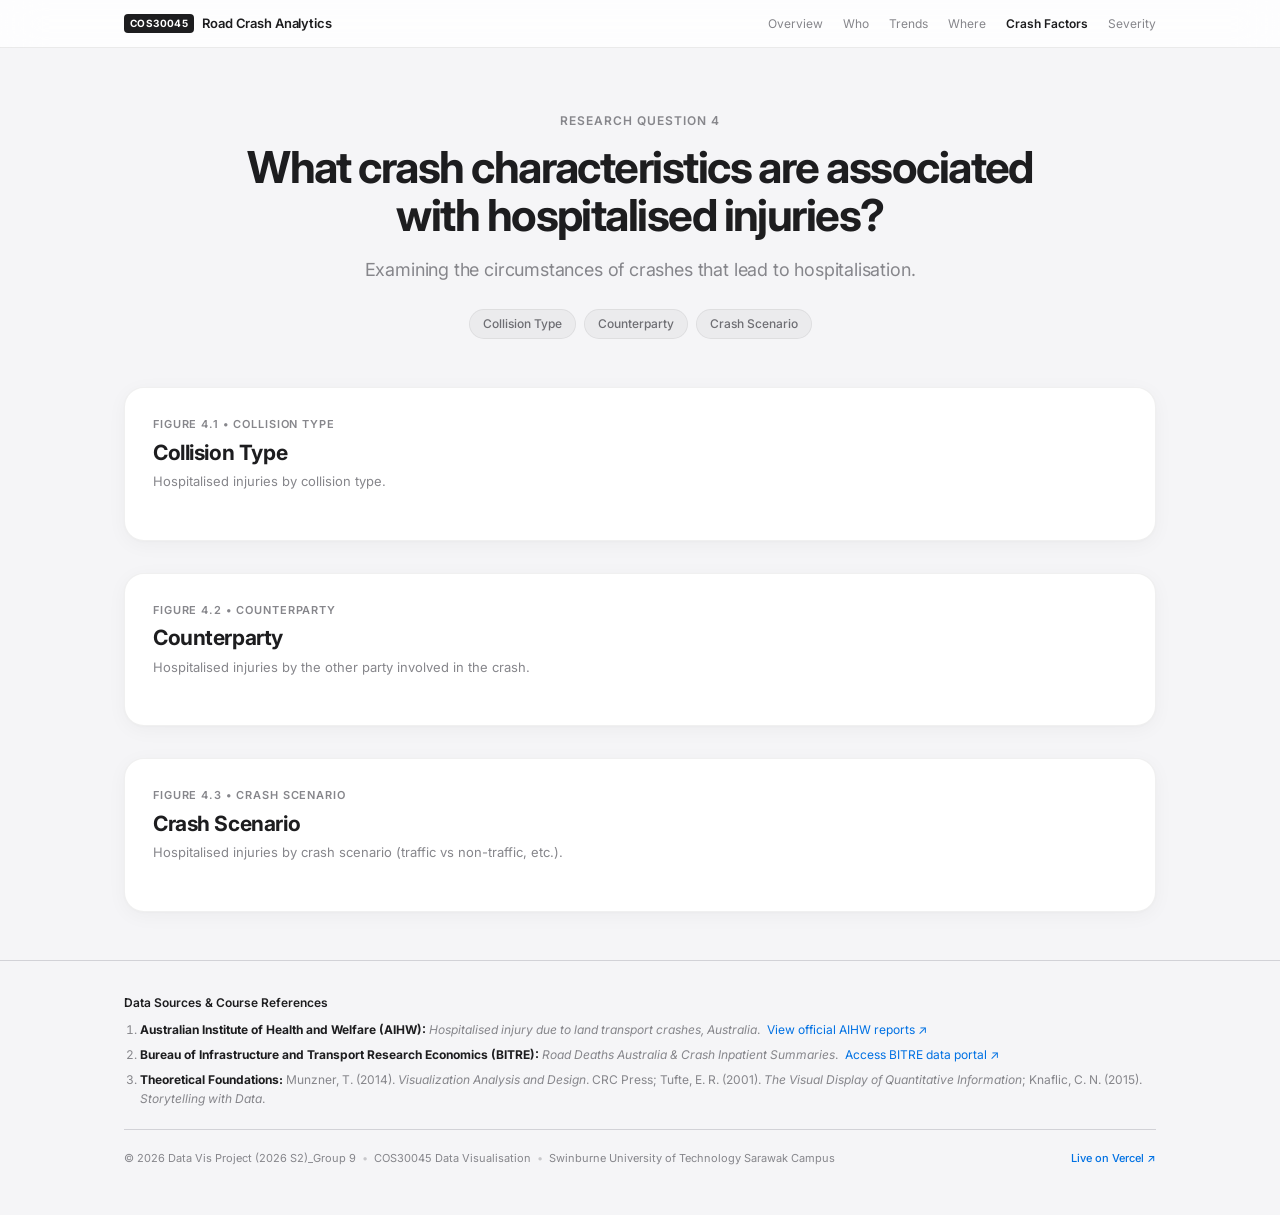
==== src/crash-characteristics.html @ c9bf91c8 "feat: refactor D3 visualisations to industry-standard OOP component architecture" ====
<!DOCTYPE html>
<html lang="en">
<head>
  <meta charset="UTF-8" />
  <meta name="viewport" content="width=device-width, initial-scale=1.0" />
  <meta name="description" content="Question 4: What crash characteristics are associated with hospitalised injuries? – Hospitalised Injuries from Road Crashes in Australia" />

  <title>Q4: What crash characteristics are associated with hospitalised injuries? | Road Crash Analytics</title>

  <link rel="preconnect" href="https://fonts.googleapis.com" />
  <link rel="preconnect" href="https://fonts.gstatic.com" crossorigin />
  <link
    href="https://fonts.googleapis.com/css2?family=Inter:wght@400;500;600;700&display=swap"
    rel="stylesheet"
  />

  <link rel="stylesheet" href="css/base.css" />
  <link rel="stylesheet" href="css/visualisations.css" />
</head>
<body data-page="crash">

  <!-- Navbar injected by js/layout.js -->
  <div id="site-nav"></div>

  <header class="apple-hero">
    <div class="container hero-container">
      <div class="hero-eyebrow">
        <span>Research Question 4</span>
      </div>
      <h1 class="hero-title">What crash characteristics are associated with hospitalised injuries?</h1>
      <p class="hero-subtitle">Examining the circumstances of crashes that lead to hospitalisation.</p>
      <div class="hero-chips">
        <a href="#collision-type" class="hero-chip">Collision Type</a>
        <a href="#counterparty" class="hero-chip">Counterparty</a>
        <a href="#crash-scenario" class="hero-chip">Crash Scenario</a>
      </div>
    </div>
  </header>

  <main class="container">

    <!-- ── Figure 4.1: Collision Type ── -->
    <section id="collision-type" class="apple-section">
      <div class="apple-chart-card">
        <div class="chart-card-header">
          <div>
            <div class="section-kicker">Figure 4.1 &bull; Collision Type</div>
            <h2 class="chart-card-title">Collision Type</h2>
            <p class="chart-card-desc">Hospitalised injuries by collision type.</p>
          </div>
        </div>
        <div class="responsive-svg-container" id="chart-collision-type">
          <!-- D3 SVG injected here -->
        </div>
      </div>
    </section>

    <!-- ── Figure 4.2: Counterparty ── -->
    <section id="counterparty" class="apple-section">
      <div class="apple-chart-card">
        <div class="chart-card-header">
          <div>
            <div class="section-kicker">Figure 4.2 &bull; Counterparty</div>
            <h2 class="chart-card-title">Counterparty</h2>
            <p class="chart-card-desc">Hospitalised injuries by the other party involved in the crash.</p>
          </div>
        </div>
        <div class="responsive-svg-container" id="chart-counterparty">
          <!-- D3 SVG injected here -->
        </div>
      </div>
    </section>

    <!-- ── Figure 4.3: Crash Scenario ── -->
    <section id="crash-scenario" class="apple-section">
      <div class="apple-chart-card">
        <div class="chart-card-header">
          <div>
            <div class="section-kicker">Figure 4.3 &bull; Crash Scenario</div>
            <h2 class="chart-card-title">Crash Scenario</h2>
            <p class="chart-card-desc">Hospitalised injuries by crash scenario (traffic vs non-traffic, etc.).</p>
          </div>
        </div>
        <div class="responsive-svg-container" id="chart-crash-scenario">
          <!-- D3 SVG injected here -->
        </div>
      </div>
    </section>

  </main>

  <!-- Footer injected by js/layout.js -->
  <div id="site-footer"></div>

  <script src="js/layout.js"></script>
  <script src="https://d3js.org/d3.v7.min.js"></script>
  <script src="js/shared-constants.js"></script>
  <script src="js/load-data.js"></script>
  <script src="js/vis-components.js"></script>
  <script src="js/charts-characteristics.js"></script>

</body>
</html>
---- src/css/base.css ----
/* ═══════════════════════════════════════════════════════════════
   base.css – Apple Design System Baseline
   Inspired by Apple (SF Pro, Cupertino Design Language, macOS/iOS)
   ═══════════════════════════════════════════════════════════════ */

/* ── Apple Design Tokens ────────────────────────────────────── */
:root {
  /* Apple Surface & Canvas Palette */
  --apple-bg:              #f5f5f7;  /* Signature Apple light gray canvas */
  --apple-surface:         #ffffff;  /* Pure white card surface */
  --apple-surface-subtle:  #fafafa;
  --apple-card-border:     rgba(0, 0, 0, 0.06);
  --apple-hairline:        #d2d2d7;

  /* Apple Typography Colors */
  --apple-text-primary:    #1d1d1f;  /* Deep carbon black */
  --apple-text-secondary:  #86868b;  /* Apple neutral subtext */
  --apple-text-tertiary:   #6e6e73;

  /* Apple System Accent Colors */
  --apple-blue:            #0071e3;  /* Apple System Blue */
  --apple-blue-hover:      #0077ed;
  --apple-blue-active:     #006edb;
  --apple-blue-subtle:     rgba(0, 113, 227, 0.08);

  /* Storytelling & Attention Accents (Course Rules + Apple System Alert) */
  --apple-accent:          #d55e00;  /* Bold vermillion / coral highlight */
  --apple-accent-subtle:   rgba(213, 94, 0, 0.1);
  --apple-muted-baseline:  #888888;  /* Muted slate baseline */

  /* Trend Badges */
  --badge-green-bg:        rgba(52, 199, 89, 0.12);
  --badge-green-text:      #1b7a34;
  --badge-orange-bg:       rgba(255, 149, 0, 0.12);
  --badge-orange-text:     #b25900;
  --badge-red-bg:          rgba(255, 59, 48, 0.12);
  --badge-red-text:        #c92a2a;
  --badge-neutral-bg:      rgba(118, 118, 128, 0.12);
  --badge-neutral-text:    #515154;

  /* Apple Typography Stack */
  --apple-font: -apple-system, BlinkMacSystemFont, "SF Pro Display", "SF Pro Text",
                "SF Pro", "Inter", "Helvetica Neue", Helvetica, Arial, sans-serif;
  --apple-mono: SFMono-Regular, Menlo, Monaco, Consolas, "Liberation Mono", monospace;

  /* Layout & Elevations */
  --container-max:         1080px;
  --apple-radius-sm:       8px;
  --apple-radius-md:       14px;
  --apple-radius-lg:       20px;
  --apple-radius-pill:     980px;

  /* Apple Soft Ambient Shadows */
  --apple-shadow-card:     0 4px 20px rgba(0, 0, 0, 0.04), 0 1px 3px rgba(0, 0, 0, 0.02);
  --apple-shadow-hover:    0 12px 32px rgba(0, 0, 0, 0.08), 0 2px 6px rgba(0, 0, 0, 0.04);
  --apple-shadow-popover:  0 14px 40px rgba(0, 0, 0, 0.12), 0 2px 8px rgba(0, 0, 0, 0.06);

  /* Apple Motion Physics */
  --apple-ease:            cubic-bezier(0.25, 0.1, 0.25, 1);
  --apple-transition-fast: 0.18s cubic-bezier(0.25, 0.1, 0.25, 1);
  --apple-transition-smooth: 0.3s cubic-bezier(0.16, 1, 0.3, 1);
}

/* ── Reset & Baseline ───────────────────────────────────────── */
*,
*::before,
*::after {
  box-sizing: border-box;
  margin: 0;
  padding: 0;
}

html {
  scroll-behavior: smooth;
  -webkit-font-smoothing: antialiased;
  -moz-osx-font-smoothing: grayscale;
  text-rendering: optimizeLegibility;
}

body {
  font-family: var(--apple-font);
  background-color: var(--apple-bg);
  color: var(--apple-text-primary);
  line-height: 1.5;
  font-size: 15px;
  overflow-x: hidden;
}

img, svg {
  display: block;
  max-width: 100%;
}

a {
  color: var(--apple-blue);
  text-decoration: none;
  transition: color var(--apple-transition-fast);
}

a:hover {
  color: var(--apple-blue-hover);
  text-decoration: underline;
}

.container {
  width: 100%;
  max-width: var(--container-max);
  margin-left: auto;
  margin-right: auto;
  padding-left: 24px;
  padding-right: 24px;
}

/* ── Frosted Glass Navigation Bar (Apple Style) ─────────────── */
.apple-nav {
  position: sticky;
  top: 0;
  left: 0;
  right: 0;
  height: 48px;
  background: rgba(255, 255, 255, 0.82);
  backdrop-filter: saturate(180%) blur(20px);
  -webkit-backdrop-filter: saturate(180%) blur(20px);
  border-bottom: 1px solid rgba(0, 0, 0, 0.08);
  z-index: 999;
}

.apple-nav-inner {
  max-width: var(--container-max);
  height: 100%;
  margin: 0 auto;
  padding: 0 24px;
  display: flex;
  align-items: center;
  justify-content: space-between;
}

.apple-nav-brand {
  display: inline-flex;
  align-items: center;
  gap: 8px;
  color: var(--apple-text-primary);
  font-weight: 600;
  font-size: 13px;
  letter-spacing: -0.01em;
}

.apple-nav-brand:hover {
  text-decoration: none;
  opacity: 0.8;
}

.apple-brand-badge {
  background: var(--apple-text-primary);
  color: #fff;
  font-size: 10px;
  font-weight: 700;
  padding: 2px 6px;
  border-radius: 4px;
  letter-spacing: 0.04em;
}

.apple-brand-title {
  color: var(--apple-text-primary);
}

.apple-nav-links {
  display: flex;
  gap: 20px;
}

.apple-nav-links a {
  font-size: 12px;
  color: var(--apple-text-secondary);
  text-decoration: none;
  font-weight: 400;
  transition: color var(--apple-transition-fast);
}

.apple-nav-links a:hover {
  color: var(--apple-text-primary);
  text-decoration: none;
}

.apple-nav-links a.active {
  color: var(--apple-text-primary);
  font-weight: 600;
}

/* ── Research Question Cards (home page) ────────────────────── */
.question-grid {
  display: grid;
  grid-template-columns: repeat(auto-fill, minmax(300px, 1fr));
  gap: 16px;
}

.question-card {
  background: var(--apple-surface);
  border-radius: var(--apple-radius-lg);
  border: 1px solid var(--apple-card-border);
  padding: 24px 22px;
  box-shadow: var(--apple-shadow-card);
  color: var(--apple-text-primary);
  transition: transform var(--apple-transition-smooth), box-shadow var(--apple-transition-smooth);
}

.question-card:hover {
  transform: translateY(-2px);
  box-shadow: var(--apple-shadow-hover);
  text-decoration: none;
}

.question-card-title {
  font-size: 17px;
  font-weight: 600;
  line-height: 1.35;
  margin: 8px 0;
}

.question-card-meta {
  font-size: 13px;
  color: var(--apple-text-secondary);
  margin: 0;
}

/* ── Hero Section (Apple Product Launch Editorial) ──────────── */
.apple-hero {
  padding: 64px 0 48px 0;
  text-align: center;
}

.hero-container {
  display: flex;
  flex-direction: column;
  align-items: center;
}

.hero-eyebrow {
  display: inline-flex;
  align-items: center;
  gap: 8px;
  font-size: 12px;
  font-weight: 600;
  color: var(--apple-text-secondary);
  text-transform: uppercase;
  letter-spacing: 0.08em;
  margin-bottom: 14px;
}

.eyebrow-divider {
  opacity: 0.5;
}

.hero-title {
  font-size: 44px;
  line-height: 1.08;
  font-weight: 700;
  letter-spacing: -0.035em;
  color: var(--apple-text-primary);
  max-width: 820px;
  margin: 0 auto 18px auto;
}

.hero-subtitle {
  font-size: 18px;
  line-height: 1.45;
  color: var(--apple-text-secondary);
  max-width: 680px;
  margin: 0 auto 26px auto;
  font-weight: 400;
  letter-spacing: -0.01em;
}

.hero-chips {
  display: flex;
  flex-wrap: wrap;
  justify-content: center;
  gap: 8px;
}

.hero-chip {
  display: inline-flex;
  align-items: center;
  padding: 5px 13px;
  background: rgba(0, 0, 0, 0.04);
  border: 1px solid rgba(0, 0, 0, 0.06);
  border-radius: var(--apple-radius-pill);
  font-size: 12px;
  font-weight: 500;
  color: var(--apple-text-tertiary);
}

a.hero-chip:hover {
  color: var(--apple-text-primary);
  text-decoration: none;
}

.hero-chip.chip-accent {
  background: var(--apple-blue-subtle);
  border-color: rgba(0, 113, 227, 0.2);
  color: var(--apple-blue);
}

/* ── Apple Sections & Cards ─────────────────────────────────── */
.apple-section {
  margin-bottom: 32px;
}

.section-header-compact {
  margin-bottom: 16px;
}

.section-kicker {
  font-size: 11px;
  font-weight: 600;
  text-transform: uppercase;
  letter-spacing: 0.08em;
  color: var(--apple-text-secondary);
  margin-bottom: 4px;
}

.section-heading {
  font-size: 26px;
  font-weight: 700;
  letter-spacing: -0.025em;
  color: var(--apple-text-primary);
}

.apple-card {
  background: var(--apple-surface);
  border-radius: var(--apple-radius-lg);
  border: 1px solid var(--apple-card-border);
  box-shadow: var(--apple-shadow-card);
  padding: 32px;
  transition: box-shadow var(--apple-transition-smooth), transform var(--apple-transition-smooth);
}

.intro-card {
  padding: 36px 40px;
}

.apple-card-title {
  font-size: 24px;
  font-weight: 700;
  letter-spacing: -0.025em;
  color: var(--apple-text-primary);
  margin-bottom: 12px;
}

.apple-card-text {
  font-size: 16px;
  line-height: 1.6;
  color: var(--apple-text-primary);
  margin-bottom: 12px;
}

.apple-card-text.text-secondary {
  color: var(--apple-text-secondary);
  margin-bottom: 0;
}

/* ── Apple Callout Metric Cards (Apple Health / Watch Style) ── */
.callout-grid {
  display: grid;
  grid-template-columns: repeat(3, 1fr);
  gap: 16px;
}

.callout-card {
  background: var(--apple-surface);
  border-radius: var(--apple-radius-lg);
  border: 1px solid var(--apple-card-border);
  padding: 24px 22px;
  box-shadow: var(--apple-shadow-card);
  display: flex;
  flex-direction: column;
  transition: transform var(--apple-transition-smooth), box-shadow var(--apple-transition-smooth);
}

.callout-card:hover {
  transform: translateY(-2px);
  box-shadow: var(--apple-shadow-hover);
}

.card-eyebrow {
  font-size: 11px;
  font-weight: 600;
  text-transform: uppercase;
  letter-spacing: 0.06em;
  color: var(--apple-text-secondary);
  margin-bottom: 10px;
}

.callout-number {
  font-size: 40px;
  line-height: 1.1;
  font-weight: 700;
  letter-spacing: -0.035em;
  color: var(--apple-text-primary);
  margin-bottom: 14px;
}

.callout-footer {
  margin-top: auto;
  display: flex;
  align-items: center;
  gap: 8px;
}

.trend-badge {
  display: inline-flex;
  align-items: center;
  font-size: 11px;
  font-weight: 600;
  padding: 3px 7px;
  border-radius: 6px;
  letter-spacing: -0.01em;
}

.trend-badge.trend-up {
  background: var(--badge-orange-bg);
  color: var(--badge-orange-text);
}

.trend-badge.trend-neutral {
  background: var(--badge-neutral-bg);
  color: var(--badge-neutral-text);
}

.trend-badge.trend-alert {
  background: var(--badge-red-bg);
  color: var(--badge-red-text);
}

.callout-label {
  font-size: 12px;
  color: var(--apple-text-secondary);
}

/* ── Apple iOS / macOS Segmented Control ────────────────────── */
.filter-wrapper {
  background: var(--apple-surface);
  border-radius: var(--apple-radius-lg);
  border: 1px solid var(--apple-card-border);
  padding: 20px 24px;
  box-shadow: var(--apple-shadow-card);
  display: flex;
  flex-direction: column;
  gap: 14px;
}

.filter-label-wrap {
  display: flex;
  flex-direction: column;
  gap: 2px;
}

.filter-headline {
  font-size: 14px;
  font-weight: 600;
  color: var(--apple-text-primary);
  letter-spacing: -0.01em;
}

.filter-subheadline {
  font-size: 12px;
  color: var(--apple-text-secondary);
}

.apple-segmented-control {
  display: inline-flex;
  align-self: flex-start;
  flex-wrap: wrap;
  background: rgba(118, 118, 128, 0.12);
  border-radius: var(--apple-radius-pill);
  padding: 3px;
  gap: 2px;
}

.filter-btn {
  font-family: var(--apple-font);
  font-size: 13px;
  font-weight: 500;
  padding: 6px 14px;
  border-radius: var(--apple-radius-pill);
  border: none;
  background: transparent;
  color: var(--apple-text-primary);
  cursor: pointer;
  transition: all var(--apple-transition-fast);
  outline: none;
  user-select: none;
}

.filter-btn:hover {
  color: var(--apple-text-primary);
  opacity: 0.8;
}

.filter-btn.active {
  background: #ffffff;
  color: var(--apple-text-primary);
  font-weight: 600;
  box-shadow: 0 2px 6px rgba(0, 0, 0, 0.12), 0 1px 2px rgba(0, 0, 0, 0.04);
}

/* ── Apple Chart Card ───────────────────────────────────────── */
.apple-chart-card {
  background: var(--apple-surface);
  border-radius: var(--apple-radius-lg);
  border: 1px solid var(--apple-card-border);
  box-shadow: var(--apple-shadow-card);
  padding: 28px;
  transition: box-shadow var(--apple-transition-smooth);
}

.chart-card-header {
  display: flex;
  align-items: flex-start;
  justify-content: space-between;
  flex-wrap: wrap;
  gap: 16px;
  margin-bottom: 20px;
}

.chart-card-title {
  font-size: 21px;
  font-weight: 700;
  letter-spacing: -0.02em;
  color: var(--apple-text-primary);
  margin-bottom: 4px;
}

.chart-card-desc {
  font-size: 13px;
  line-height: 1.5;
  color: var(--apple-text-secondary);
  max-width: 640px;
}

.chart-legend-box {
  display: flex;
  align-items: center;
  gap: 12px;
  background: var(--apple-bg);
  border: 1px solid rgba(0, 0, 0, 0.05);
  border-radius: var(--apple-radius-pill);
  padding: 5px 12px;
  font-size: 11px;
  font-weight: 500;
  color: var(--apple-text-tertiary);
}

.legend-chip {
  display: inline-flex;
  align-items: center;
  gap: 6px;
}

.swatch {
  width: 10px;
  height: 10px;
  border-radius: 3px;
  display: inline-block;
}

.swatch-accent    { background-color: var(--apple-accent); }
.swatch-baseline  { background-color: var(--apple-muted-baseline); opacity: 0.6; }
.swatch-minor     { background-color: #F0E442; border: 1px solid rgba(0,0,0,0.1); }
.swatch-serious   { background-color: #E69F00; }
.swatch-critical  { background-color: #D55E00; }

/* ── Conclusion Card Highlights ─────────────────────────────── */
.conclusion-highlights {
  display: grid;
  grid-template-columns: 1fr 1fr;
  gap: 16px;
  margin-top: 20px;
}

.highlight-item {
  display: flex;
  align-items: flex-start;
  gap: 12px;
  background: var(--apple-bg);
  border-radius: var(--apple-radius-md);
  padding: 16px;
  font-size: 13px;
  line-height: 1.5;
  color: var(--apple-text-primary);
}

.highlight-icon {
  color: var(--apple-blue);
  font-size: 14px;
  line-height: 1.2;
}

/* ── Apple Minimalist Footer ────────────────────────────────── */
.site-footer {
  margin-top: 48px;
  background: var(--apple-bg);
  border-top: 1px solid var(--apple-hairline);
  padding: 32px 0 48px 0;
  font-size: 12px;
  color: var(--apple-text-secondary);
  line-height: 1.6;
}

.footer-container {
  display: flex;
  flex-direction: column;
  gap: 20px;
}

.footer-references-title {
  font-weight: 600;
  color: var(--apple-text-primary);
  margin-bottom: 8px;
  font-size: 12px;
}

.footer-ordered-list {
  padding-left: 16px;
  display: flex;
  flex-direction: column;
  gap: 6px;
}

.footer-ordered-list li {
  color: var(--apple-text-secondary);
}

.footer-ordered-list strong {
  color: var(--apple-text-primary);
}

.footer-ordered-list a {
  color: var(--apple-blue);
  margin-left: 4px;
}

.footer-divider {
  width: 100%;
  height: 1px;
  background-color: var(--apple-hairline);
}

.footer-bottom {
  display: flex;
  align-items: center;
  justify-content: space-between;
  flex-wrap: wrap;
  gap: 12px;
  font-size: 11px;
  color: var(--apple-text-secondary);
}

.footer-meta {
  display: flex;
  align-items: center;
  flex-wrap: wrap;
  gap: 6px;
}

.meta-dot {
  opacity: 0.4;
}

.footer-deployment-link a {
  color: var(--apple-blue);
  font-weight: 500;
}

/* ── Responsive Breakpoints ─────────────────────────────────── */
@media (max-width: 860px) {
  .hero-title {
    font-size: 32px;
  }
  .callout-grid {
    grid-template-columns: 1fr;
  }
  .conclusion-highlights {
    grid-template-columns: 1fr;
  }
  .apple-nav-links {
    display: none; /* Mobile navigation simplicity */
  }
}
---- src/css/visualisations.css ----
/* ═══════════════════════════════════════════════════════════════
   visualisations.css – D3 Chart Components & Apple Design System
   COS20031 Database Design Project / COS30045 Data Visualisation
   ═══════════════════════════════════════════════════════════════ */

/* ── Responsive SVG Container ───────────────────────────────── */
.responsive-svg-container {
  width: 100%;
  max-width: 100%;
  margin: 0 auto;
  background: transparent;
  padding: 0;
  border: none;
  box-shadow: none;
}

/* Fluid SVG scaling */
.responsive-svg-container svg {
  display: block;
  width: 100%;
  height: auto;
  overflow: visible;
}

/* ── Axis Styling (Apple Minimalist / Tufte High Data-Ink) ──── */
.tick text {
  font-family: var(--apple-font);
  font-size: 11px;
  fill: var(--apple-text-secondary);
  font-weight: 400;
  letter-spacing: -0.01em;
}

.tick line,
.domain {
  stroke: var(--apple-hairline);
  stroke-width: 1px;
}

/* Apple-style subtle horizontal guidelines */
.grid line {
  stroke: rgba(0, 0, 0, 0.05);
  stroke-dasharray: 2 4;
  shape-rendering: crispEdges;
}

.grid .domain {
  display: none; /* remove outer bounding box to maximize data-ink ratio */
}

/* ── Axis Labels ────────────────────────────────────────────── */
.axis-label {
  font-family: var(--apple-font);
  font-size: 12px;
  font-weight: 500;
  fill: var(--apple-text-tertiary);
  text-anchor: middle;
  letter-spacing: -0.01em;
}

/* ── Chart Title & Annotations (inside SVG) ─────────────────── */
.chart-title {
  font-family: var(--apple-font);
  font-size: 15px;
  font-weight: 600;
  fill: var(--apple-text-primary);
  letter-spacing: -0.02em;
}

/* Apple-style callout annotation badge */
.annotation-text {
  font-family: var(--apple-font);
  font-size: 11px;
  font-weight: 600;
  fill: var(--apple-accent);
  letter-spacing: -0.01em;
}

/* ── Pre-Attentive Visual Attributes: Muted Baseline + Bold Accent ── */
/* Muted Contextual marks (Knaflic 2015: slate grey #888888) */
.bar-baseline,
.mark-baseline {
  fill: var(--apple-muted-baseline);
  opacity: 0.42;
  transition: opacity var(--apple-transition-fast), fill var(--apple-transition-fast);
  rx: 4px;
}

.line-baseline {
  fill: none;
  stroke: var(--apple-muted-baseline);
  stroke-width: 1.5px;
  opacity: 0.4;
  transition: opacity var(--apple-transition-fast), stroke-width var(--apple-transition-fast);
}

.dot-baseline {
  fill: var(--apple-muted-baseline);
  stroke: #ffffff;
  stroke-width: 1.5px;
  opacity: 0.6;
}

/* Focal Insight Accent (Apple System Coral/Vermillion #D55E00) */
.bar-accent,
.mark-accent,
.mark-focus {
  fill: var(--apple-accent);
  opacity: 1;
  rx: 4px;
  transition: opacity var(--apple-transition-fast), filter var(--apple-transition-fast);
}

.line-accent {
  fill: none;
  stroke: var(--apple-accent);
  stroke-width: 3px;
  stroke-linecap: round;
  opacity: 1;
}

.dot-accent {
  fill: var(--apple-accent);
  stroke: #ffffff;
  stroke-width: 2px;
  r: 5px;
}

/* Contextual dimming during filtering */
.mark-dimmed {
  opacity: 0.18 !important;
}

/* ── Hover Interactions (Apple Physics) ─────────────────────── */
.bar,
.mark {
  cursor: pointer;
  transition: opacity var(--apple-transition-fast), filter var(--apple-transition-fast);
}

.bar:hover,
.mark:hover {
  opacity: 0.88;
  filter: brightness(0.96);
}

.line-path {
  fill: none;
  stroke-width: 2px;
  stroke-linecap: round;
  transition: stroke-width var(--apple-transition-fast);
}

.line-path:hover {
  stroke-width: 3.5px;
}

.data-dot {
  stroke: #ffffff;
  stroke-width: 2px;
  transition: r var(--apple-transition-fast);
}

.data-dot:hover {
  r: 6.5px;
}

/* ── Apple iOS / macOS Translucent Tooltip Popover ──────────── */
.tooltip {
  position: absolute;
  pointer-events: none;
  padding: 10px 14px;
  background: rgba(29, 29, 31, 0.88); /* Translucent Apple Dark Glass */
  backdrop-filter: saturate(180%) blur(16px);
  -webkit-backdrop-filter: saturate(180%) blur(16px);
  border: 1px solid rgba(255, 255, 255, 0.14);
  color: #ffffff;
  font-family: var(--apple-font);
  font-size: 12px;
  line-height: 1.45;
  border-radius: var(--apple-radius-md);
  box-shadow: var(--apple-shadow-popover);
  opacity: 0;
  transition: opacity var(--apple-transition-fast);
  white-space: nowrap;
  z-index: 1000;
}

.tooltip.visible {
  opacity: 1;
}

.tooltip-title {
  font-weight: 600;
  font-size: 13px;
  margin-bottom: 3px;
  color: #ffffff;
}

.tooltip-row {
  display: flex;
  align-items: center;
  justify-content: space-between;
  gap: 12px;
  color: rgba(255, 255, 255, 0.8);
}

.tooltip-val {
  font-weight: 600;
  color: #ffffff;
}

.tooltip-accent {
  color: #ff9f0a; /* Apple system warm orange highlight */
  font-weight: 600;
}
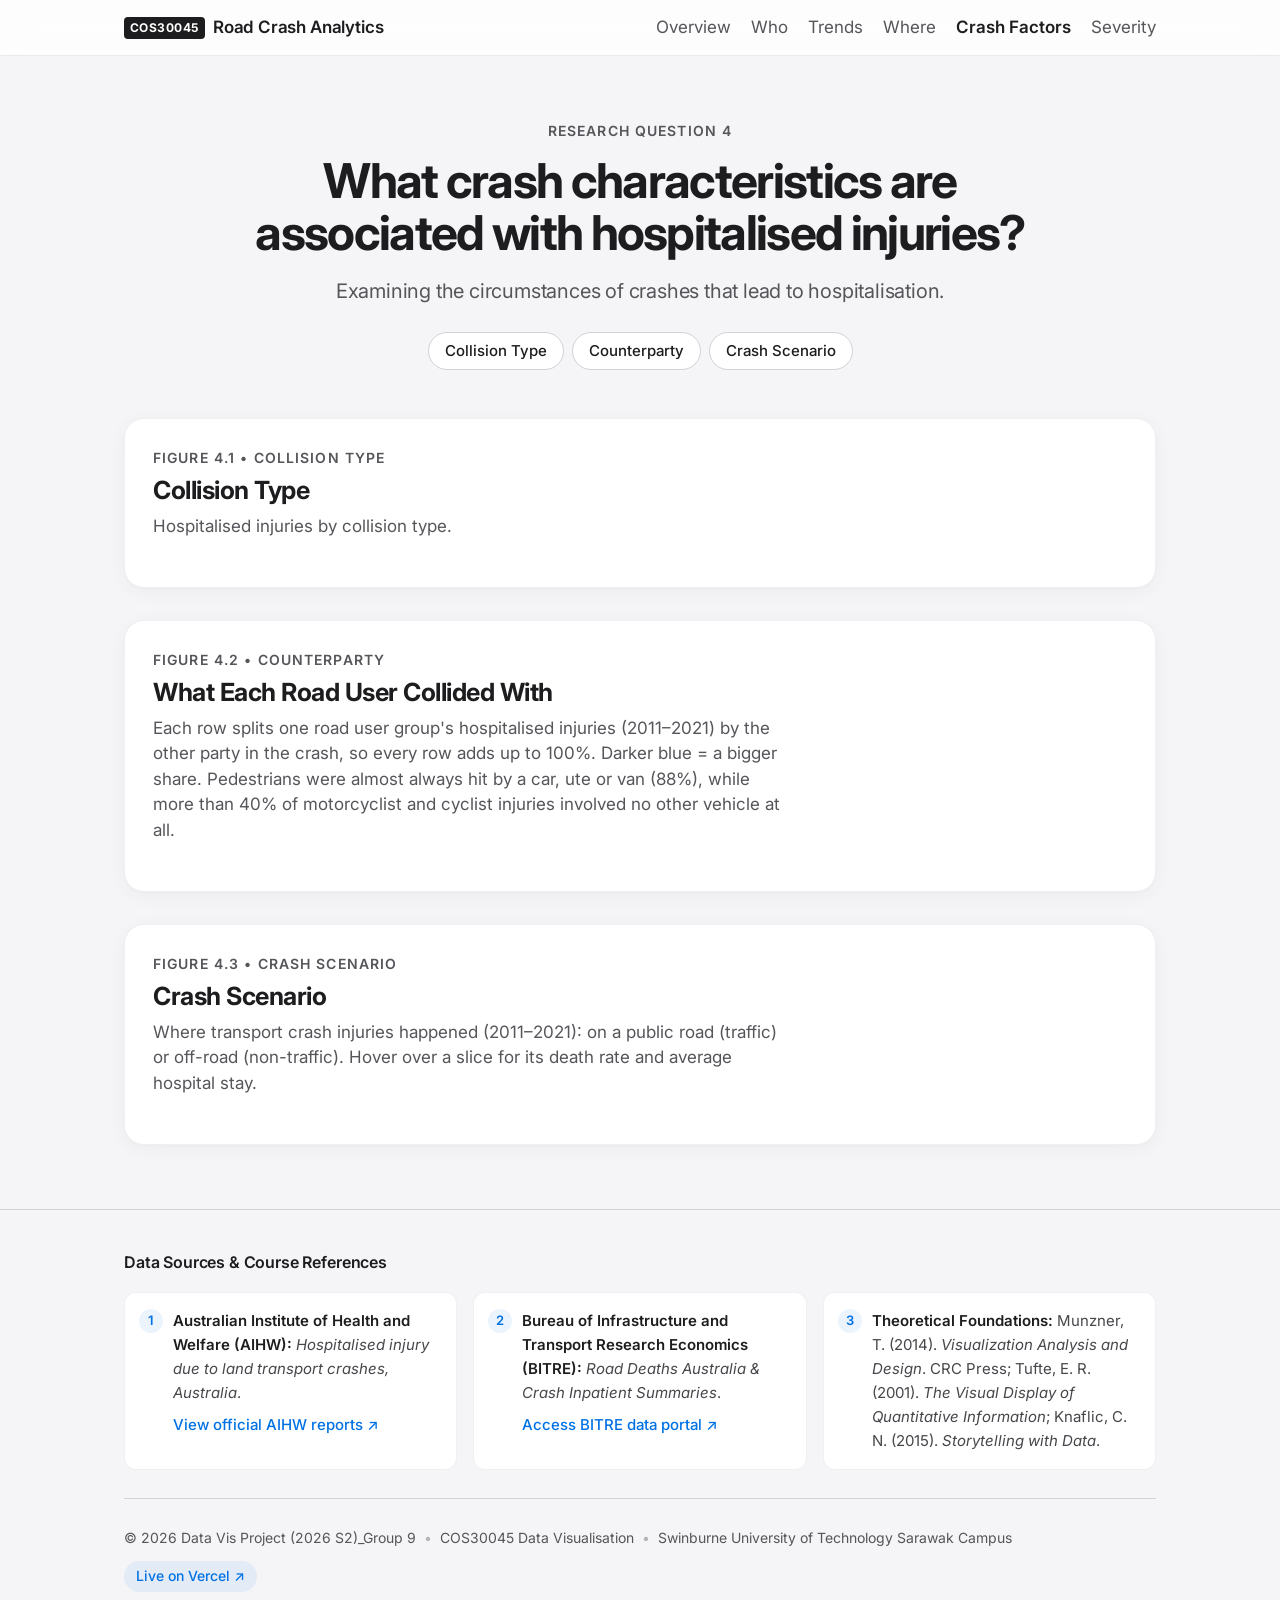
==== commit 874c8da3: "Add age group hospitalisation data and crash scenario statistics - Created rq1_age_group_by_year.csv" ====
--- a/src/crash-characteristics.html
+++ b/src/crash-characteristics.html
@@ -61,8 +61,8 @@
         <div class="chart-card-header">
           <div>
             <div class="section-kicker">Figure 4.2 &bull; Counterparty</div>
-            <h2 class="chart-card-title">Counterparty</h2>
-            <p class="chart-card-desc">Hospitalised injuries by the other party involved in the crash.</p>
+            <h2 class="chart-card-title">What Each Road User Collided With</h2>
+            <p class="chart-card-desc">Each row splits one road user group's hospitalised injuries (2011&ndash;2021) by the other party in the crash, so every row adds up to 100%. Darker blue = a bigger share. Pedestrians were almost always hit by a car, ute or van (88%), while more than 40% of motorcyclist and cyclist injuries involved no other vehicle at all.</p>
           </div>
         </div>
         <div class="responsive-svg-container" id="chart-counterparty">
@@ -78,7 +78,7 @@
           <div>
             <div class="section-kicker">Figure 4.3 &bull; Crash Scenario</div>
             <h2 class="chart-card-title">Crash Scenario</h2>
-            <p class="chart-card-desc">Hospitalised injuries by crash scenario (traffic vs non-traffic, etc.).</p>
+            <p class="chart-card-desc">Where transport crash injuries happened (2011–2021): on a public road (traffic) or off-road (non-traffic). Hover over a slice for its death rate and average hospital stay.</p>
           </div>
         </div>
         <div class="responsive-svg-container" id="chart-crash-scenario">
@@ -94,8 +94,6 @@
 
   <script src="js/layout.js"></script>
   <script src="https://d3js.org/d3.v7.min.js"></script>
-  <script src="js/shared-constants.js"></script>
-  <script src="js/load-data.js"></script>
   <script src="js/vis-components.js"></script>
   <script src="js/charts-characteristics.js"></script>
 
--- a/src/css/base.css
+++ b/src/css/base.css
@@ -14,8 +14,8 @@
 
   /* Apple Typography Colors */
   --apple-text-primary:    #1d1d1f;  /* Deep carbon black */
-  --apple-text-secondary:  #86868b;  /* Apple neutral subtext */
-  --apple-text-tertiary:   #6e6e73;
+  --apple-text-secondary: #55555a;  /* Apple neutral subtext */
+  --apple-text-tertiary: #46464b;
 
   /* Apple System Accent Colors */
   --apple-blue:            #0071e3;  /* Apple System Blue */
@@ -72,6 +72,7 @@
 
 html {
   scroll-behavior: smooth;
+  scroll-padding-top: 72px; /* jump links land below the sticky nav */
   -webkit-font-smoothing: antialiased;
   -moz-osx-font-smoothing: grayscale;
   text-rendering: optimizeLegibility;
@@ -82,7 +83,7 @@
   background-color: var(--apple-bg);
   color: var(--apple-text-primary);
   line-height: 1.5;
-  font-size: 15px;
+  font-size: 17px;
   overflow-x: hidden;
 }
 
@@ -117,7 +118,7 @@
   top: 0;
   left: 0;
   right: 0;
-  height: 48px;
+  height: 56px;
   background: rgba(255, 255, 255, 0.82);
   backdrop-filter: saturate(180%) blur(20px);
   -webkit-backdrop-filter: saturate(180%) blur(20px);
@@ -141,7 +142,7 @@
   gap: 8px;
   color: var(--apple-text-primary);
   font-weight: 600;
-  font-size: 13px;
+  font-size: 17px;
   letter-spacing: -0.01em;
 }
 
@@ -153,7 +154,7 @@
 .apple-brand-badge {
   background: var(--apple-text-primary);
   color: #fff;
-  font-size: 10px;
+  font-size: 12px;
   font-weight: 700;
   padding: 2px 6px;
   border-radius: 4px;
@@ -170,7 +171,7 @@
 }
 
 .apple-nav-links a {
-  font-size: 12px;
+  font-size: 17px;
   color: var(--apple-text-secondary);
   text-decoration: none;
   font-weight: 400;
@@ -190,7 +191,7 @@
 /* ── Research Question Cards (home page) ────────────────────── */
 .question-grid {
   display: grid;
-  grid-template-columns: repeat(auto-fill, minmax(300px, 1fr));
+  grid-template-columns: repeat(auto-fill, minmax(min(300px, 100%), 1fr));
   gap: 16px;
 }
 
@@ -211,14 +212,14 @@
 }
 
 .question-card-title {
-  font-size: 17px;
+  font-size: 20px;
   font-weight: 600;
   line-height: 1.35;
   margin: 8px 0;
 }
 
 .question-card-meta {
-  font-size: 13px;
+  font-size: 15px;
   color: var(--apple-text-secondary);
   margin: 0;
 }
@@ -239,7 +240,7 @@
   display: inline-flex;
   align-items: center;
   gap: 8px;
-  font-size: 12px;
+  font-size: 14px;
   font-weight: 600;
   color: var(--apple-text-secondary);
   text-transform: uppercase;
@@ -252,7 +253,7 @@
 }
 
 .hero-title {
-  font-size: 44px;
+  font-size: 48px;
   line-height: 1.08;
   font-weight: 700;
   letter-spacing: -0.035em;
@@ -262,7 +263,7 @@
 }
 
 .hero-subtitle {
-  font-size: 18px;
+  font-size: 20px;
   line-height: 1.45;
   color: var(--apple-text-secondary);
   max-width: 680px;
@@ -281,18 +282,81 @@
 .hero-chip {
   display: inline-flex;
   align-items: center;
-  padding: 5px 13px;
+  padding: 7px 16px;
   background: rgba(0, 0, 0, 0.04);
   border: 1px solid rgba(0, 0, 0, 0.06);
   border-radius: var(--apple-radius-pill);
-  font-size: 12px;
+  font-size: 15px;
   font-weight: 500;
   color: var(--apple-text-tertiary);
 }
 
+a.hero-chip {
+  color: var(--apple-text-primary);
+  background: var(--apple-surface);
+  border-color: var(--apple-hairline);
+  transition: background var(--apple-transition-fast), border-color var(--apple-transition-fast);
+}
+
 a.hero-chip:hover {
-  color: var(--apple-text-primary);
+  color: var(--apple-blue);
+  border-color: var(--apple-blue);
+  background: var(--apple-blue-subtle);
   text-decoration: none;
+}
+
+.hero-meta {
+  margin-top: 16px;
+  font-size: 15px;
+  color: var(--apple-text-secondary);
+}
+
+/* ── Explore group: filter + Figure 1 + Figure 2 read as one unit ── */
+.explore-group {
+  background: rgba(0, 113, 227, 0.045);
+  border: 1px solid rgba(0, 113, 227, 0.18);
+  border-radius: 28px;
+  padding: 24px;
+  margin-bottom: 32px;
+}
+
+.explore-group > .apple-section:last-child {
+  margin-bottom: 0;
+}
+
+.explore-group > .apple-section {
+  margin-bottom: 20px;
+}
+
+/* "Showing: Queensland  Change ↑" badge on each filtered figure */
+.filter-scope {
+  display: inline-flex;
+  flex-wrap: wrap;
+  align-items: center;
+  gap: 6px;
+  margin: 4px 0 10px;
+  padding: 5px 12px;
+  border-radius: var(--apple-radius-pill);
+  background: var(--apple-blue-subtle);
+  border: 1px solid rgba(0, 113, 227, 0.22);
+  color: var(--apple-text-primary);
+  font-size: 15px;
+}
+
+.filter-scope:hover {
+  text-decoration: none;
+  border-color: var(--apple-blue);
+  color: var(--apple-text-primary);
+}
+
+.filter-scope.is-filtered {
+  background: var(--apple-accent-subtle);
+  border-color: rgba(213, 94, 0, 0.35);
+}
+
+.filter-scope-change {
+  color: var(--apple-blue);
+  font-weight: 600;
 }
 
 .hero-chip.chip-accent {
@@ -311,7 +375,7 @@
 }
 
 .section-kicker {
-  font-size: 11px;
+  font-size: 14px;
   font-weight: 600;
   text-transform: uppercase;
   letter-spacing: 0.08em;
@@ -320,7 +384,7 @@
 }
 
 .section-heading {
-  font-size: 26px;
+  font-size: 30px;
   font-weight: 700;
   letter-spacing: -0.025em;
   color: var(--apple-text-primary);
@@ -340,7 +404,7 @@
 }
 
 .apple-card-title {
-  font-size: 24px;
+  font-size: 28px;
   font-weight: 700;
   letter-spacing: -0.025em;
   color: var(--apple-text-primary);
@@ -348,7 +412,7 @@
 }
 
 .apple-card-text {
-  font-size: 16px;
+  font-size: 18px;
   line-height: 1.6;
   color: var(--apple-text-primary);
   margin-bottom: 12px;
@@ -362,7 +426,7 @@
 /* ── Apple Callout Metric Cards (Apple Health / Watch Style) ── */
 .callout-grid {
   display: grid;
-  grid-template-columns: repeat(3, 1fr);
+  grid-template-columns: repeat(auto-fit, minmax(min(260px, 100%), 1fr));
   gap: 16px;
 }
 
@@ -383,7 +447,7 @@
 }
 
 .card-eyebrow {
-  font-size: 11px;
+  font-size: 14px;
   font-weight: 600;
   text-transform: uppercase;
   letter-spacing: 0.06em;
@@ -392,7 +456,7 @@
 }
 
 .callout-number {
-  font-size: 40px;
+  font-size: 42px;
   line-height: 1.1;
   font-weight: 700;
   letter-spacing: -0.035em;
@@ -409,10 +473,12 @@
 
 .trend-badge {
   display: inline-flex;
-  align-items: center;
-  font-size: 11px;
-  font-weight: 600;
-  padding: 3px 7px;
+  white-space: nowrap;
+  flex-shrink: 0;
+  align-items: center;
+  font-size: 15px;
+  font-weight: 600;
+  padding: 4px 9px;
   border-radius: 6px;
   letter-spacing: -0.01em;
 }
@@ -433,7 +499,7 @@
 }
 
 .callout-label {
-  font-size: 12px;
+  font-size: 16px;
   color: var(--apple-text-secondary);
 }
 
@@ -456,15 +522,59 @@
 }
 
 .filter-headline {
-  font-size: 14px;
+  font-size: 19px;
   font-weight: 600;
   color: var(--apple-text-primary);
   letter-spacing: -0.01em;
 }
 
 .filter-subheadline {
-  font-size: 12px;
-  color: var(--apple-text-secondary);
+  font-size: 16px;
+  color: var(--apple-text-secondary);
+}
+
+.sort-control {
+  display: flex;
+  align-items: center;
+  flex-wrap: wrap;
+  gap: 10px;
+}
+
+.sort-control-label {
+  font-size: 16px;
+  font-weight: 600;
+  color: var(--apple-text-primary);
+}
+
+/* Year range slider (Figure 1.1) */
+.year-slider {
+  margin: 0 0 8px;
+}
+
+.year-slider-value {
+  color: var(--apple-blue);
+}
+
+#age-year-slider svg {
+  display: block;
+  width: 100%;
+  max-width: 760px;
+  height: auto;
+  touch-action: pan-y;  /* horizontal finger drags move the buttons; vertical still scrolls */
+}
+
+/* Apple-style thumb: white circle, soft layered shadow, grows slightly while held */
+#age-year-slider .year-knob-thumb {
+  filter: drop-shadow(0 0.5px 1px rgba(0, 0, 0, 0.12)) drop-shadow(0 3px 6px rgba(0, 0, 0, 0.16));
+  transition: transform var(--apple-transition-fast);
+}
+#age-year-slider .year-knob:active .year-knob-thumb {
+  transform: scale(1.1);
+}
+#age-year-slider .year-knob:focus { outline: none; }
+#age-year-slider .year-knob:focus-visible .year-knob-ring {
+  stroke: rgba(0, 113, 227, 0.45);
+  stroke-width: 4;
 }
 
 .apple-segmented-control {
@@ -479,9 +589,9 @@
 
 .filter-btn {
   font-family: var(--apple-font);
-  font-size: 13px;
+  font-size: 16px;
   font-weight: 500;
-  padding: 6px 14px;
+  padding: 8px 16px;
   border-radius: var(--apple-radius-pill);
   border: none;
   background: transparent;
@@ -524,7 +634,7 @@
 }
 
 .chart-card-title {
-  font-size: 21px;
+  font-size: 25px;
   font-weight: 700;
   letter-spacing: -0.02em;
   color: var(--apple-text-primary);
@@ -532,7 +642,7 @@
 }
 
 .chart-card-desc {
-  font-size: 13px;
+  font-size: 17px;
   line-height: 1.5;
   color: var(--apple-text-secondary);
   max-width: 640px;
@@ -540,31 +650,120 @@
 
 .chart-legend-box {
   display: flex;
-  align-items: center;
-  gap: 12px;
+  flex-wrap: wrap;
+  align-items: center;
+  gap: 10px 20px;
   background: var(--apple-bg);
   border: 1px solid rgba(0, 0, 0, 0.05);
-  border-radius: var(--apple-radius-pill);
-  padding: 5px 12px;
-  font-size: 11px;
+  border-radius: var(--apple-radius-md);
+  padding: 10px 18px;
+  font-size: 16px;
   font-weight: 500;
-  color: var(--apple-text-tertiary);
+  color: var(--apple-text-primary);
 }
 
 .legend-chip {
   display: inline-flex;
   align-items: center;
-  gap: 6px;
+  gap: 8px;
+}
+
+/* ── Interactive Road User Legend (Apple Pill System) ───────── */
+.interactive-bubble-legend {
+  display: flex;
+  flex-direction: column;
+  align-items: center;
+  gap: 12px;
+  padding: 16px 20px;
+  margin-top: 22px;
+  background: #f8fafc;
+  border: 1px solid #e2e8f0;
+  border-radius: 16px;
+  box-shadow: inset 0 1px 2px rgba(0, 0, 0, 0.02);
+}
+
+.interactive-legend-title {
+  font-size: 14px;
+  font-weight: 600;
+  text-transform: uppercase;
+  letter-spacing: 0.06em;
+  color: #475569;
+  user-select: none;
+  text-align: center;
+}
+
+.interactive-legend-chips {
+  display: flex;
+  flex-wrap: wrap;
+  align-items: center;
+  justify-content: center;
+  gap: 8px 12px;
+}
+
+button.legend-chip {
+  all: unset;
+  box-sizing: border-box;
+  -webkit-appearance: none;
+  appearance: none;
+  display: inline-flex;
+  align-items: center;
+  gap: 8px;
+  padding: 8px 16px;
+  border-radius: 999px;
+  font-family: var(--apple-font, sans-serif);
+  font-size: 15px;
+  font-weight: 500;
+  color: #1d1d1f;
+  background: #ffffff;
+  border: 1px solid #e2e8f0;
+  box-shadow: 0 1px 3px rgba(0, 0, 0, 0.05);
+  cursor: pointer;
+  transition: all 0.18s cubic-bezier(0.25, 0.1, 0.25, 1);
+  user-select: none;
+  line-height: 1.2;
+}
+
+button.legend-chip:hover {
+  transform: translateY(-1px);
+  box-shadow: 0 4px 12px rgba(0, 0, 0, 0.08);
+  border-color: #cbd5e1;
+}
+
+button.legend-chip.active {
+  background: #1d1d1f;
+  color: #ffffff;
+  border-color: #1d1d1f;
+  box-shadow: 0 2px 8px rgba(0, 0, 0, 0.2);
+}
+
+.legend-chip-dot {
+  display: inline-block;
+  width: 13px;
+  height: 13px;
+  border-radius: 50%;
+  flex-shrink: 0;
+  box-shadow: 0 0 0 1px rgba(0, 0, 0, 0.08);
+}
+
+button.legend-chip.active .legend-chip-dot {
+  box-shadow: 0 0 0 1.5px #ffffff;
 }
 
 .swatch {
-  width: 10px;
-  height: 10px;
-  border-radius: 3px;
+  flex-shrink: 0;
+  width: 16px;
+  height: 16px;
+  border-radius: 4px;
   display: inline-block;
 }
 
 .swatch-accent    { background-color: var(--apple-accent); }
+.swatch-gradient  {
+  width: 64px;
+  /* matches d3.interpolateBlues 0.3 → 1.0 used by every bar chart */
+  background: linear-gradient(90deg, #c6dbef, #6baed6, #2171b5, #08306b);
+}
+.swatch-faded     { opacity: 0.25; width: 32px; }
 .swatch-baseline  { background-color: var(--apple-muted-baseline); opacity: 0.6; }
 .swatch-minor     { background-color: #F0E442; border: 1px solid rgba(0,0,0,0.1); }
 .swatch-serious   { background-color: #E69F00; }
@@ -585,24 +784,133 @@
   background: var(--apple-bg);
   border-radius: var(--apple-radius-md);
   padding: 16px;
-  font-size: 13px;
+  font-size: 16px;
   line-height: 1.5;
   color: var(--apple-text-primary);
+}
+
+.insight-list {
+  display: flex;
+  flex-direction: column;
+  gap: 20px;
+  margin-top: 24px;
+}
+
+/* One insight = big number + one sentence + one action, chart beside it */
+.insight-row {
+  display: grid;
+  grid-template-columns: minmax(0, 5fr) minmax(0, 6fr);
+  gap: 28px;
+  align-items: center;
+  padding: 24px;
+  background: var(--apple-bg);
+  border-radius: var(--apple-radius-lg);
+}
+
+.insight-kicker {
+  font-size: 14px;
+  font-weight: 600;
+  text-transform: uppercase;
+  letter-spacing: 0.06em;
+  color: var(--apple-text-secondary);
+}
+
+.insight-number {
+  font-size: 64px;
+  line-height: 1;
+  font-weight: 700;
+  letter-spacing: -0.04em;
+  color: #08306b;           /* same navy as the darkest bar in the chart beside it */
+  margin: 8px 0 12px;
+}
+
+.insight-headline {
+  font-size: 20px;
+  line-height: 1.4;
+  margin: 0 0 12px;
+  color: var(--apple-text-primary);
+}
+
+.insight-action {
+  font-size: 17px;
+  font-weight: 600;
+  color: var(--apple-blue);
+  margin: 0;
+}
+
+.insight-row .summary-chart {
+  margin: 0;
+}
+
+.highlight-body {
+  flex: 1;
+  min-width: 0;
+}
+
+.highlight-body p {
+  margin: 0;
+}
+
+.summary-chart {
+  margin: 16px 0 0;
+  padding: 14px 14px 10px;
+  background: var(--apple-surface);
+  border: 1px solid var(--apple-card-border);
+  border-radius: var(--apple-radius-md);
+}
+
+.summary-chart-title {
+  font-size: 15px;
+  font-weight: 600;
+  color: var(--apple-text-primary);
+  margin-bottom: 6px;
+}
+
+.summary-chart-subtitle {
+  font-family: var(--apple-font);
+  font-size: 14px;
+  font-weight: 600;
+  fill: var(--apple-text-secondary);
+}
+
+.summary-chart-svg svg {
+  display: block;
+  width: 100%;
+  height: auto;
+}
+
+.summary-chart-label {
+  font-family: var(--apple-font);
+  font-size: 15px;
+  fill: var(--apple-text-primary);
+}
+
+.summary-chart-value {
+  font-family: var(--apple-font);
+  font-size: 15px;
+  font-weight: 700;
+  fill: var(--apple-text-primary);
+}
+
+.summary-chart-source {
+  margin-top: 6px !important;
+  font-size: 14px;
+  color: var(--apple-text-secondary);
 }
 
 .highlight-icon {
   color: var(--apple-blue);
-  font-size: 14px;
+  font-size: 16px;
   line-height: 1.2;
 }
 
 /* ── Apple Minimalist Footer ────────────────────────────────── */
 .site-footer {
-  margin-top: 48px;
+  margin-top: 64px;
   background: var(--apple-bg);
   border-top: 1px solid var(--apple-hairline);
-  padding: 32px 0 48px 0;
-  font-size: 12px;
+  padding: 40px 0 32px 0;
+  font-size: 15px;
   color: var(--apple-text-secondary);
   line-height: 1.6;
 }
@@ -610,34 +918,69 @@
 .footer-container {
   display: flex;
   flex-direction: column;
-  gap: 20px;
+  gap: 28px;
 }
 
 .footer-references-title {
   font-weight: 600;
   color: var(--apple-text-primary);
-  margin-bottom: 8px;
-  font-size: 12px;
+  margin-bottom: 16px;
+  font-size: 16px;
+  letter-spacing: -0.01em;
 }
 
 .footer-ordered-list {
-  padding-left: 16px;
-  display: flex;
-  flex-direction: column;
-  gap: 6px;
+  list-style: none;
+  padding: 0;
+  margin: 0;
+  display: grid;
+  grid-template-columns: repeat(3, 1fr);
+  gap: 16px;
+  counter-reset: ref;
 }
 
 .footer-ordered-list li {
-  color: var(--apple-text-secondary);
+  counter-increment: ref;
+  position: relative;
+  background: var(--apple-surface);
+  border: 1px solid var(--apple-card-border);
+  border-radius: 12px;
+  padding: 16px 16px 16px 48px;
+  color: var(--apple-text-tertiary);
+}
+
+.footer-ordered-list li::before {
+  content: counter(ref);
+  position: absolute;
+  left: 14px;
+  top: 16px;
+  width: 24px;
+  height: 24px;
+  border-radius: 50%;
+  background: var(--apple-blue-subtle);
+  color: var(--apple-blue);
+  font-size: 13px;
+  font-weight: 600;
+  display: flex;
+  align-items: center;
+  justify-content: center;
 }
 
 .footer-ordered-list strong {
   color: var(--apple-text-primary);
+  font-weight: 600;
 }
 
 .footer-ordered-list a {
+  display: block;
+  margin-top: 8px;
   color: var(--apple-blue);
-  margin-left: 4px;
+  font-weight: 500;
+  text-decoration: none;
+}
+
+.footer-ordered-list a:hover {
+  text-decoration: underline;
 }
 
 .footer-divider {
@@ -652,7 +995,7 @@
   justify-content: space-between;
   flex-wrap: wrap;
   gap: 12px;
-  font-size: 11px;
+  font-size: 14px;
   color: var(--apple-text-secondary);
 }
 
@@ -660,7 +1003,7 @@
   display: flex;
   align-items: center;
   flex-wrap: wrap;
-  gap: 6px;
+  gap: 4px 8px;
 }
 
 .meta-dot {
@@ -668,22 +1011,286 @@
 }
 
 .footer-deployment-link a {
+  display: inline-block;
+  padding: 4px 12px;
+  border-radius: 980px;
+  background: var(--apple-blue-subtle);
   color: var(--apple-blue);
   font-weight: 500;
-}
+  text-decoration: none;
+  transition: background 0.2s ease;
+}
+
+.footer-deployment-link a:hover {
+  background: rgba(0, 113, 227, 0.16);
+}
+
+@media (max-width: 860px) {
+  .footer-ordered-list {
+    grid-template-columns: 1fr;
+  }
+  .footer-bottom {
+    flex-direction: column;
+    align-items: flex-start;
+  }
+}
+
+/* ── Callout sub-caption (spells out abbreviations) ─────────── */
+.callout-sub {
+  font-size: 16px;
+  color: var(--apple-text-secondary);
+  margin: -8px 0 14px 0;
+}
+
+/* ── Jurisdiction filter: code + full name on every button ──── */
+.jurisdiction-control {
+  display: grid;
+  align-self: stretch;
+  grid-template-columns: repeat(auto-fill, minmax(165px, 1fr));
+  border-radius: var(--apple-radius-md);
+  padding: 4px;
+  gap: 4px;
+}
+
+.jurisdiction-control .filter-btn {
+  display: flex;
+  flex-direction: column;
+  align-items: flex-start;
+  gap: 2px;
+  text-align: left;
+  border-radius: 10px;
+  padding: 10px 14px;
+  min-height: 56px;
+}
+
+.filter-code {
+  font-size: 17px;
+  font-weight: 700;
+  letter-spacing: 0.02em;
+}
+
+.filter-name {
+  font-size: 14px;
+  font-weight: 500;
+  line-height: 1.25;
+  color: var(--apple-text-secondary);
+}
+
+.filter-btn.active .filter-name {
+  color: var(--apple-text-primary);
+}
+
+.filter-btn:focus-visible,
+button.legend-chip:focus-visible,
+.apple-nav-toggle:focus-visible {
+  outline: 3px solid var(--apple-blue);
+  outline-offset: 2px;
+}
+
+/* ── Jump highlight: 1-second "look here" glow after a jump link ── */
+@keyframes jump-highlight-pulse {
+  0%   { outline-color: rgba(0, 113, 227, 0);    box-shadow: 0 0 0 0 rgba(0, 113, 227, 0); }
+  20%  { outline-color: rgba(0, 113, 227, 1);    box-shadow: 0 0 0 10px rgba(0, 113, 227, 0.22); }
+  70%  { outline-color: rgba(0, 113, 227, 0.9);  box-shadow: 0 0 0 6px rgba(0, 113, 227, 0.14); }
+  100% { outline-color: rgba(0, 113, 227, 0);    box-shadow: 0 0 0 0 rgba(0, 113, 227, 0); }
+}
+
+.jump-highlight {
+  outline: 3px solid rgba(0, 113, 227, 0);
+  outline-offset: 4px;
+  animation: jump-highlight-pulse 1s ease-out forwards;
+}
+
+/* Sections without their own card (e.g. Key Statistics) still get rounded corners */
+.apple-section.jump-highlight {
+  border-radius: var(--apple-radius-lg);
+  outline-offset: 12px;   /* room between the glow and the heading text */
+}
+
+/* Reduced-motion users: steady outline for the same 1 second, no pulsing */
+@media (prefers-reduced-motion: reduce) {
+  .jump-highlight {
+    animation: none;
+    outline-color: var(--apple-blue);
+  }
+  html {
+    scroll-behavior: auto;
+  }
+}
+
+/* ── Mobile / tablet menu button (hidden on desktop) ────────── */
+.apple-nav-toggle {
+  display: none;
+  flex-direction: column;
+  justify-content: center;
+  gap: 5px;
+  width: 44px;
+  height: 44px;
+  padding: 10px;
+  margin-right: -10px;
+  background: transparent;
+  border: none;
+  border-radius: 10px;
+  cursor: pointer;
+}
+
+.apple-nav-toggle span {
+  display: block;
+  height: 2px;
+  width: 100%;
+  background: var(--apple-text-primary);
+  border-radius: 2px;
+  transition: transform var(--apple-transition-fast), opacity var(--apple-transition-fast);
+}
+
+.apple-nav.nav-open .apple-nav-toggle span:nth-child(1) { transform: translateY(7px) rotate(45deg); }
+.apple-nav.nav-open .apple-nav-toggle span:nth-child(2) { opacity: 0; }
+.apple-nav.nav-open .apple-nav-toggle span:nth-child(3) { transform: translateY(-7px) rotate(-45deg); }
 
 /* ── Responsive Breakpoints ─────────────────────────────────── */
+html {
+  -webkit-text-size-adjust: 100%;
+  text-size-adjust: 100%;
+}
+
+/* Tablet & below */
+@media (max-width: 1024px) {
+  .apple-card,
+  .apple-chart-card {
+    padding: 24px;
+  }
+  .intro-card {
+    padding: 28px;
+  }
+  .hero-title {
+    font-size: 40px;
+  }
+}
+
+/* Tablet portrait & phones: collapsible menu */
 @media (max-width: 860px) {
+  .insight-row {
+    grid-template-columns: 1fr;
+    gap: 18px;
+  }
   .hero-title {
-    font-size: 32px;
-  }
-  .callout-grid {
-    grid-template-columns: 1fr;
+    font-size: 34px;
   }
   .conclusion-highlights {
     grid-template-columns: 1fr;
   }
+  .apple-nav-toggle {
+    display: flex;
+  }
   .apple-nav-links {
-    display: none; /* Mobile navigation simplicity */
-  }
-}
+    display: none;
+    position: absolute;
+    top: 100%;
+    left: 0;
+    right: 0;
+    flex-direction: column;
+    gap: 0;
+    padding: 8px 16px 16px;
+    background: #ffffff;
+    border-bottom: 1px solid rgba(0, 0, 0, 0.08);
+    box-shadow: 0 12px 24px rgba(0, 0, 0, 0.08);
+  }
+  /* Solid bar while the menu is open (frosted glass bleeds page text through) */
+  .apple-nav.nav-open {
+    background: #ffffff;
+    backdrop-filter: none;
+    -webkit-backdrop-filter: none;
+  }
+  .apple-nav.nav-open .apple-nav-links {
+    display: flex;
+  }
+  .apple-nav-links a {
+    font-size: 17px;
+    padding: 14px 8px;
+    border-bottom: 1px solid rgba(0, 0, 0, 0.06);
+  }
+  .apple-nav-links a:last-child {
+    border-bottom: none;
+  }
+}
+
+/* Phones */
+@media (max-width: 600px) {
+  body {
+    font-size: 16px;
+  }
+  .container,
+  .apple-nav-inner {
+    padding-left: 16px;
+    padding-right: 16px;
+  }
+  .apple-hero {
+    padding: 36px 0 28px 0;
+  }
+  .hero-eyebrow {
+    flex-wrap: wrap;
+    justify-content: center;
+    font-size: 13px;
+  }
+  .hero-title {
+    font-size: 30px;
+  }
+  .hero-subtitle {
+    font-size: 17px;
+  }
+  .apple-card,
+  .apple-chart-card,
+  .intro-card {
+    padding: 20px 18px;
+  }
+  .apple-card-title {
+    font-size: 24px;
+  }
+  .section-heading {
+    font-size: 26px;
+  }
+  .apple-card-text {
+    font-size: 17px;
+  }
+  .chart-card-title {
+    font-size: 22px;
+  }
+  .filter-wrapper {
+    padding: 18px 16px;
+  }
+  .explore-group {
+    padding: 8px;
+    border-radius: 20px;
+  }
+  .explore-group-header {
+    padding: 8px 8px 0;
+  }
+  .explore-group .apple-chart-card {
+    padding: 18px 12px;
+  }
+  .highlight-item {
+    padding: 14px 12px;
+    gap: 8px;
+  }
+  .insight-row {
+    padding: 18px 14px;
+  }
+  .insight-number {
+    font-size: 52px;
+  }
+  .insight-headline {
+    font-size: 18px;
+  }
+  .summary-chart {
+    padding: 12px 10px 8px;
+  }
+  .jurisdiction-control {
+    grid-template-columns: repeat(2, 1fr);
+  }
+  .apple-segmented-control:not(.jurisdiction-control) {
+    border-radius: var(--apple-radius-md);
+  }
+  .callout-number {
+    font-size: 36px;
+  }
+}
--- a/src/css/visualisations.css
+++ b/src/css/visualisations.css
@@ -25,7 +25,7 @@
 /* ── Axis Styling (Apple Minimalist / Tufte High Data-Ink) ──── */
 .tick text {
   font-family: var(--apple-font);
-  font-size: 11px;
+  font-size: 15px;
   fill: var(--apple-text-secondary);
   font-weight: 400;
   letter-spacing: -0.01em;
@@ -51,8 +51,8 @@
 /* ── Axis Labels ────────────────────────────────────────────── */
 .axis-label {
   font-family: var(--apple-font);
-  font-size: 12px;
-  font-weight: 500;
+  font-size: 15px;
+  font-weight: 600;
   fill: var(--apple-text-tertiary);
   text-anchor: middle;
   letter-spacing: -0.01em;
@@ -70,8 +70,8 @@
 /* Apple-style callout annotation badge */
 .annotation-text {
   font-family: var(--apple-font);
-  font-size: 11px;
-  font-weight: 600;
+  font-size: 15px;
+  font-weight: 700;
   fill: var(--apple-accent);
   letter-spacing: -0.01em;
 }
@@ -169,14 +169,14 @@
 .tooltip {
   position: absolute;
   pointer-events: none;
-  padding: 10px 14px;
+  padding: 12px 16px;
   background: rgba(29, 29, 31, 0.88); /* Translucent Apple Dark Glass */
   backdrop-filter: saturate(180%) blur(16px);
   -webkit-backdrop-filter: saturate(180%) blur(16px);
   border: 1px solid rgba(255, 255, 255, 0.14);
   color: #ffffff;
   font-family: var(--apple-font);
-  font-size: 12px;
+  font-size: 15px;
   line-height: 1.45;
   border-radius: var(--apple-radius-md);
   box-shadow: var(--apple-shadow-popover);
@@ -192,7 +192,7 @@
 
 .tooltip-title {
   font-weight: 600;
-  font-size: 13px;
+  font-size: 16px;
   margin-bottom: 3px;
   color: #ffffff;
 }
@@ -214,3 +214,128 @@
   color: #ff9f0a; /* Apple system warm orange highlight */
   font-weight: 600;
 }
+
+/* ── Reusable Chart Components (js/vis-components.js) ──────────
+   Scoped to svg.vis-chart so the homepage charts keep the generic
+   .tick text / .axis-label styles above. Dynamic styling (hover
+   fades, tooltip position, data colours) stays in the JS. */
+.vis-chart .tick text {
+  font-size: 13px;
+  fill: #55555a;
+}
+
+.vis-chart .axis-category .tick text {
+  font-size: 13.5px;
+  font-weight: 500;
+  fill: #1d1d1f;
+}
+
+.vis-chart .axis-label {
+  font-size: 13.5px;
+  fill: #55555a;
+}
+
+.vis-chart .axis-title {
+  font-size: 13px;
+  font-weight: 500;
+  fill: #55555a;
+}
+
+.vis-chart .bar-label,
+.vis-chart .lollipop-label {
+  font-size: 13px;
+  font-weight: 600;
+  fill: #1d1d1f;
+}
+
+.vis-chart .legend-item text,
+.vis-chart .leg-item text {
+  font-size: 13.5px;
+  fill: #1d1d1f;
+}
+
+.vis-chart .break-label {
+  font-size: 11px;
+  fill: #64748b;
+}
+
+.vis-chart .chart-y-axis-title {
+  font-family: var(--apple-font, sans-serif);
+  font-size: 13px;
+  font-weight: 600;
+  fill: #1d1d1f;
+}
+
+.vis-chart .quad-x-label,
+.vis-chart .quad-y-label {
+  font-size: 12px;
+  font-weight: 500;
+  fill: #64748b;
+}
+
+.vis-chart .cluster-tag {
+  font-size: 12px;
+  font-weight: 500;
+  fill: #64748b;
+  cursor: pointer;
+}
+
+/* Bubble labels: white halo keeps text legible over bubbles and gridlines */
+.vis-chart .bubble-text {
+  font-size: 12.5px;
+  font-weight: 600;
+  paint-order: stroke fill;
+  stroke: #ffffff;
+  stroke-width: 3.5px;
+  stroke-linejoin: round;
+  stroke-linecap: round;
+  pointer-events: none;
+}
+
+.vis-chart .bubble,
+.vis-chart .leg-item,
+.vis-chart .lollipop-hitbox {
+  cursor: pointer;
+}
+
+.vis-chart .crosshair-layer,
+.vis-chart .bubble-leader,
+.vis-chart .bubble-anchor {
+  pointer-events: none;
+}
+
+/* Phones: Overview charts render at true pixel size, so trim axis text a
+   little so the eight state codes fit side by side */
+@media (max-width: 600px) {
+  .tick text { font-size: 13px; }
+  #chart-1 .tick text { font-size: 12px; }
+  .axis-label { font-size: 14px; }
+}
+
+/* ── Small screens: keep component charts legible ──────────────
+   Charts built by vis-components.js use a fixed 850px viewBox. On narrow
+   screens they would shrink until the text is unreadable, so give them a
+   minimum width and let the reader swipe sideways instead. */
+@media (max-width: 760px) {
+  .responsive-svg-container:has(> svg.vis-chart) {
+    overflow-x: auto;
+    -webkit-overflow-scrolling: touch;
+    padding-bottom: 6px;
+  }
+  .responsive-svg-container > svg.vis-chart {
+    min-width: 680px;
+  }
+  .responsive-svg-container:has(> svg.vis-chart)::before {
+    content: "\2194  Swipe sideways to see the full chart";
+    position: sticky;
+    left: 0;
+    display: block;
+    margin-bottom: 8px;
+    font-size: 14px;
+    color: var(--apple-text-secondary);
+  }
+  .tooltip {
+    white-space: normal;
+    max-width: calc(100vw - 24px);
+  }
+}
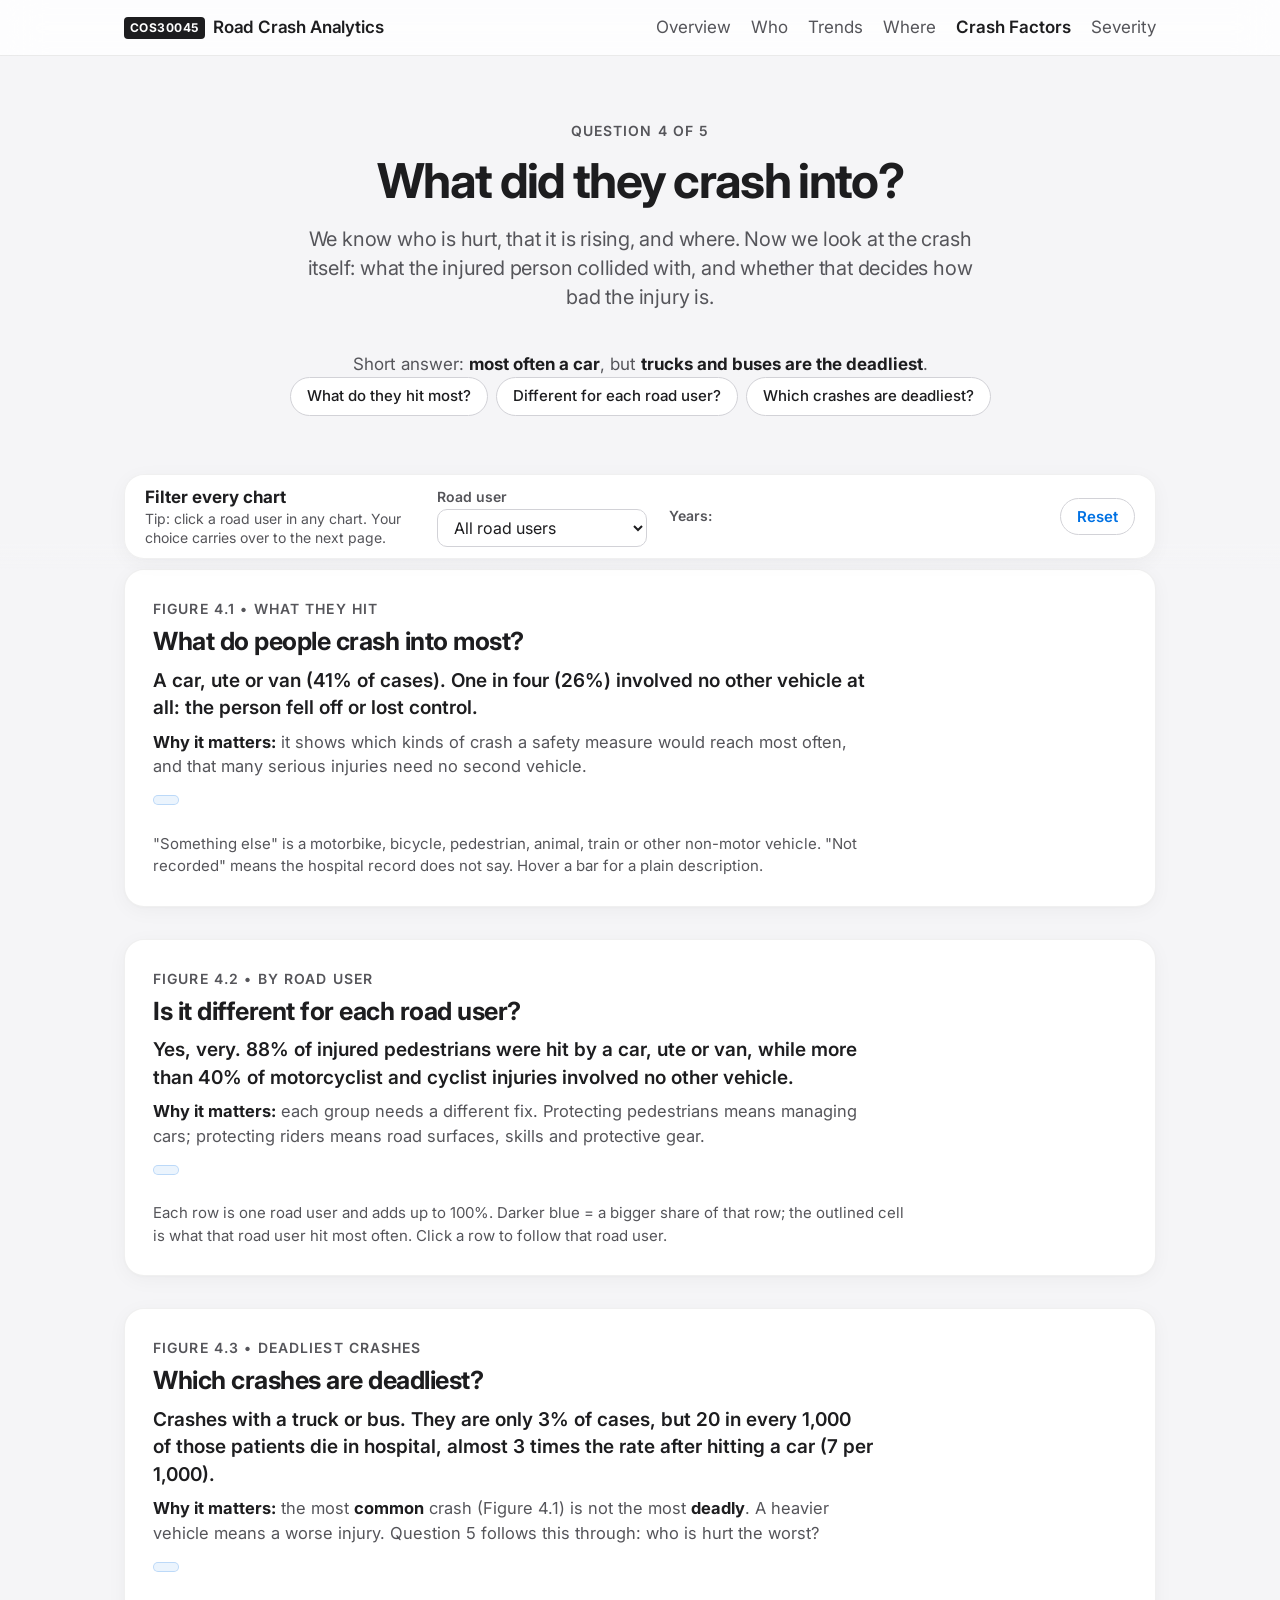
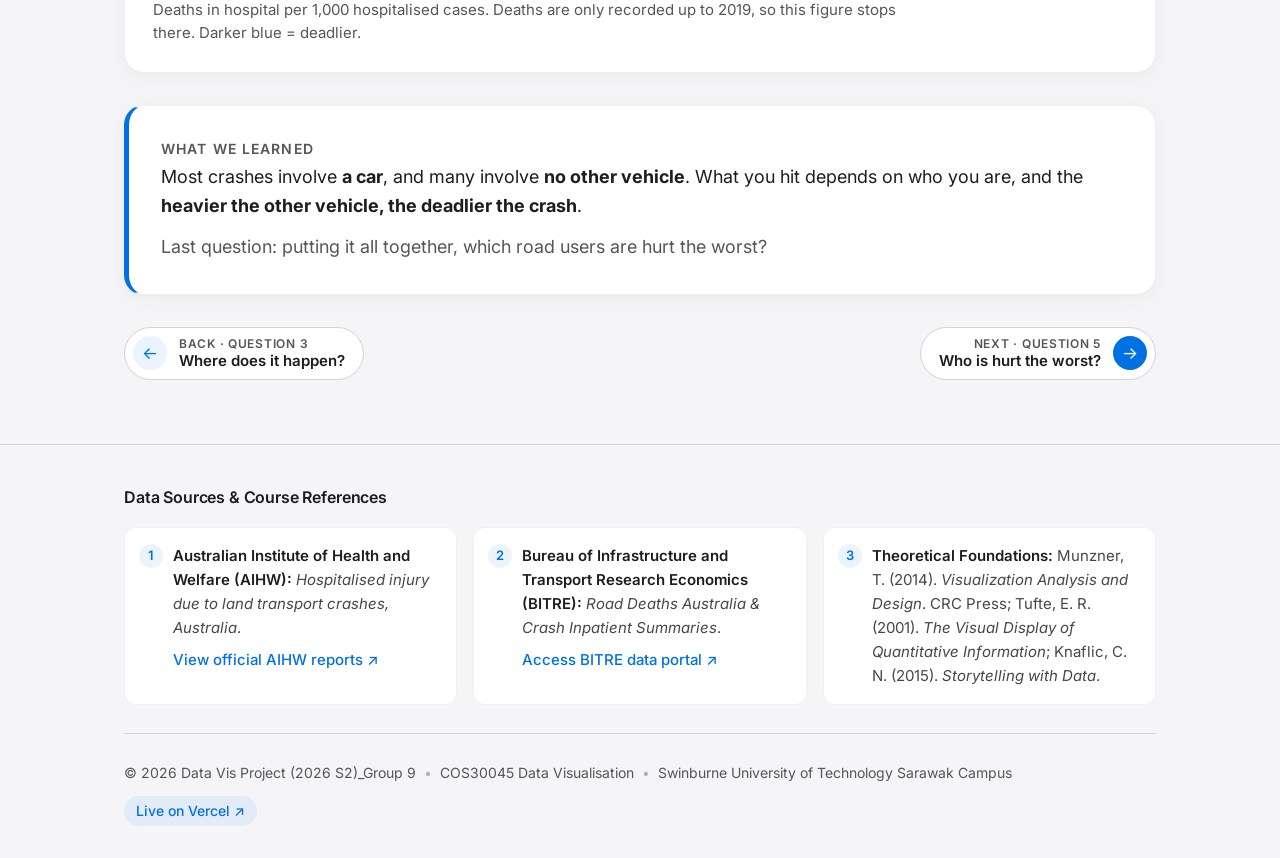
==== commit e56e756b: "Add site data loading and visualization charts for road safety analysis - Implemented site-data.js t" ====
--- a/src/crash-characteristics.html
+++ b/src/crash-characteristics.html
@@ -3,9 +3,9 @@
 <head>
   <meta charset="UTF-8" />
   <meta name="viewport" content="width=device-width, initial-scale=1.0" />
-  <meta name="description" content="Question 4: What crash characteristics are associated with hospitalised injuries? – Hospitalised Injuries from Road Crashes in Australia" />
+  <meta name="description" content="Question 4: What did people hospitalised after a road crash collide with? – Hospitalised Injuries from Road Crashes in Australia" />
 
-  <title>Q4: What crash characteristics are associated with hospitalised injuries? | Road Crash Analytics</title>
+  <title>Q4: What did they crash into? | Road Crash Analytics</title>
 
   <link rel="preconnect" href="https://fonts.googleapis.com" />
   <link rel="preconnect" href="https://fonts.gstatic.com" crossorigin />
@@ -25,65 +25,87 @@
   <header class="apple-hero">
     <div class="container hero-container">
       <div class="hero-eyebrow">
-        <span>Research Question 4</span>
+        <span>Question 4 of 5</span>
       </div>
-      <h1 class="hero-title">What crash characteristics are associated with hospitalised injuries?</h1>
-      <p class="hero-subtitle">Examining the circumstances of crashes that lead to hospitalisation.</p>
+      <h1 class="hero-title">What did they crash into?</h1>
+      <p class="hero-subtitle">We know who is hurt, that it is rising, and where. Now we look at the crash itself: what the injured person collided with, and whether that decides how bad the injury is.</p>
+      <p class="hero-bridge">Short answer: <strong>most often a car</strong>, but <strong>trucks and buses are the deadliest</strong>.</p>
       <div class="hero-chips">
-        <a href="#collision-type" class="hero-chip">Collision Type</a>
-        <a href="#counterparty" class="hero-chip">Counterparty</a>
-        <a href="#crash-scenario" class="hero-chip">Crash Scenario</a>
+        <a href="#collision-type" class="hero-chip">What do they hit most?</a>
+        <a href="#counterparty" class="hero-chip">Different for each road user?</a>
+        <a href="#deadliest" class="hero-chip">Which crashes are deadliest?</a>
       </div>
     </div>
   </header>
 
+  <!-- Filter bar for every chart on this page (js/global-filter.js) -->
+  <div id="global-filter"></div>
+
   <main class="container">
 
-    <!-- ── Figure 4.1: Collision Type ── -->
+    <!-- ── Figure 4.1: What they hit ── -->
     <section id="collision-type" class="apple-section">
       <div class="apple-chart-card">
         <div class="chart-card-header">
           <div>
-            <div class="section-kicker">Figure 4.1 &bull; Collision Type</div>
-            <h2 class="chart-card-title">Collision Type</h2>
-            <p class="chart-card-desc">Hospitalised injuries by collision type.</p>
+            <div class="section-kicker">Figure 4.1 &bull; What they hit</div>
+            <h2 class="chart-card-title">What do people crash into most?</h2>
+            <p class="chart-card-answer">A car, ute or van (41% of cases). One in four (26%) involved no other vehicle at all: the person fell off or lost control. <span class="answer-note">(This sentence describes all road users, 2011–2021.)</span></p>
+            <p class="chart-card-why"><strong>Why it matters:</strong> it shows which kinds of crash a safety measure would reach most often, and that many serious injuries need no second vehicle.</p>
+            <p class="figure-scope" data-road-user="filter" data-years="counts"></p>
           </div>
         </div>
         <div class="responsive-svg-container" id="chart-collision-type">
           <!-- D3 SVG injected here -->
         </div>
+        <p class="chart-note">"Something else" is a motorbike, bicycle, pedestrian, animal, train or other non-motor vehicle. "Not recorded" means the hospital record does not say. Hover a bar for a plain description.</p>
       </div>
     </section>
 
-    <!-- ── Figure 4.2: Counterparty ── -->
+    <!-- ── Figure 4.2: By road user ── -->
     <section id="counterparty" class="apple-section">
       <div class="apple-chart-card">
         <div class="chart-card-header">
           <div>
-            <div class="section-kicker">Figure 4.2 &bull; Counterparty</div>
-            <h2 class="chart-card-title">What Each Road User Collided With</h2>
-            <p class="chart-card-desc">Each row splits one road user group's hospitalised injuries (2011&ndash;2021) by the other party in the crash, so every row adds up to 100%. Darker blue = a bigger share. Pedestrians were almost always hit by a car, ute or van (88%), while more than 40% of motorcyclist and cyclist injuries involved no other vehicle at all.</p>
+            <div class="section-kicker">Figure 4.2 &bull; By road user</div>
+            <h2 class="chart-card-title">Is it different for each road user?</h2>
+            <p class="chart-card-answer">Yes, very. 88% of injured pedestrians were hit by a car, ute or van, while more than 40% of motorcyclist and cyclist injuries involved no other vehicle. <span class="answer-note">(This sentence describes 2011–2021.)</span></p>
+            <p class="chart-card-why"><strong>Why it matters:</strong> each group needs a different fix. Protecting pedestrians means managing cars; protecting riders means road surfaces, skills and protective gear.</p>
+            <p class="figure-scope" data-road-user="highlight" data-years="counts"></p>
           </div>
         </div>
         <div class="responsive-svg-container" id="chart-counterparty">
           <!-- D3 SVG injected here -->
         </div>
+        <p class="chart-note">Each row is one road user and adds up to 100%. Darker blue = a bigger share of that row; the outlined cell is what that road user hit most often. Click a row to follow that road user.</p>
       </div>
     </section>
 
-    <!-- ── Figure 4.3: Crash Scenario ── -->
-    <section id="crash-scenario" class="apple-section">
+    <!-- ── Figure 4.3: Deadliest crashes ── -->
+    <section id="deadliest" class="apple-section">
       <div class="apple-chart-card">
         <div class="chart-card-header">
           <div>
-            <div class="section-kicker">Figure 4.3 &bull; Crash Scenario</div>
-            <h2 class="chart-card-title">Crash Scenario</h2>
-            <p class="chart-card-desc">Where transport crash injuries happened (2011–2021): on a public road (traffic) or off-road (non-traffic). Hover over a slice for its death rate and average hospital stay.</p>
+            <div class="section-kicker">Figure 4.3 &bull; Deadliest crashes</div>
+            <h2 class="chart-card-title">Which crashes are deadliest?</h2>
+            <p class="chart-card-answer">Crashes with a truck or bus. They are only 3% of cases, but 20 in every 1,000 of those patients die in hospital, almost 3 times the rate after hitting a car (7 per 1,000). <span class="answer-note">(This sentence describes all road users, 2011–2019.)</span></p>
+            <p class="chart-card-why"><strong>Why it matters:</strong> the most <strong>common</strong> crash (Figure 4.1) is not the most <strong>deadly</strong>. A heavier vehicle means a worse injury. Question 5 follows this through: who is hurt the worst?</p>
+            <p class="figure-scope" data-road-user="filter" data-years="deaths"></p>
           </div>
         </div>
-        <div class="responsive-svg-container" id="chart-crash-scenario">
+        <div class="responsive-svg-container" id="chart-deadliest">
           <!-- D3 SVG injected here -->
         </div>
+        <p class="chart-note">Deaths in hospital per 1,000 hospitalised cases. Deaths are only recorded up to 2019, so this figure stops there. Darker blue = deadlier.</p>
+      </div>
+    </section>
+
+    <!-- ── What this page tells us ── -->
+    <section class="apple-section">
+      <div class="apple-card page-summary">
+        <div class="section-kicker">What we learned</div>
+        <p class="apple-card-text">Most crashes involve <strong>a car</strong>, and many involve <strong>no other vehicle</strong>. What you hit depends on who you are, and the <strong>heavier the other vehicle, the deadlier the crash</strong>.</p>
+        <p class="apple-card-text text-secondary">Last question: putting it all together, which road users are hurt the worst?</p>
       </div>
     </section>
 
@@ -94,7 +116,11 @@
 
   <script src="js/layout.js"></script>
   <script src="https://d3js.org/d3.v7.min.js"></script>
+  <script src="js/shared-constants.js"></script>
+  <script src="js/site-data.js"></script>
+  <script src="js/global-filter.js"></script>
   <script src="js/vis-components.js"></script>
+  <script src="js/vis-story-charts.js"></script>
   <script src="js/charts-characteristics.js"></script>
 
 </body>
--- a/src/css/base.css
+++ b/src/css/base.css
@@ -1294,3 +1294,231 @@
     font-size: 36px;
   }
 }
+
+/* ═══════════════════════════════════════════════════════════════
+   Story layout (round 6): every figure = question → answer → why
+   ═══════════════════════════════════════════════════════════════ */
+
+/* One-line answer under the figure's question title */
+.chart-card-answer {
+  font-size: 19px;
+  font-weight: 600;
+  line-height: 1.45;
+  color: var(--apple-text-primary);
+  margin: 6px 0 8px;
+  max-width: 720px;
+}
+
+/* Shown only while the filter is not on its default: the answer above
+   describes all road users, 2011–2021 */
+.answer-note {
+  display: none;
+  font-size: 15px;
+  font-weight: 400;
+  color: var(--apple-text-secondary);
+}
+body.is-filtered .answer-note { display: inline; }
+
+/* "Why it matters" sentence */
+.chart-card-why {
+  font-size: 16.5px;
+  line-height: 1.5;
+  color: var(--apple-text-secondary);
+  max-width: 720px;
+  margin-bottom: 8px;
+}
+.chart-card-why strong { color: var(--apple-text-primary); }
+
+/* "Showing: Pedestrians only · 2011–2019" */
+.figure-scope {
+  display: inline-block;
+  font-size: 15px;
+  color: var(--apple-text-primary);
+  background: var(--apple-blue-subtle);
+  border: 1px solid rgba(0, 113, 227, 0.2);
+  border-radius: var(--apple-radius-pill);
+  padding: 4px 12px;
+  margin-top: 4px;
+}
+body.is-filtered .figure-scope {
+  background: var(--apple-accent-subtle);
+  border-color: rgba(213, 94, 0, 0.35);
+}
+.figure-scope-label { color: var(--apple-text-secondary); }
+
+/* Small print under a chart: data limits, definitions */
+.chart-note {
+  font-size: 15px;
+  line-height: 1.5;
+  color: var(--apple-text-secondary);
+  margin-top: 12px;
+  max-width: 760px;
+}
+
+/* Hero: the line that links this question to the previous one */
+.hero-bridge {
+  margin-top: 14px;
+  font-size: 17px;
+  color: var(--apple-text-secondary);
+  max-width: 720px;
+}
+.hero-bridge strong { color: var(--apple-text-primary); }
+
+/* Map / bar chart switch (Figure 3.1) and similar view toggles */
+.view-toggle {
+  display: flex;
+  align-items: center;
+  flex-wrap: wrap;
+  gap: 10px;
+}
+
+/* ── Global filter bar (question pages) ────────────────────────── */
+.global-filter-wrap {
+  position: sticky;
+  top: 56px;                       /* just under the sticky navbar */
+  z-index: 50;
+  padding: 10px 0;
+  background: linear-gradient(var(--apple-bg) 75%, rgba(245, 245, 247, 0));
+}
+.global-filter {
+  display: flex;
+  flex-wrap: wrap;
+  align-items: center;
+  gap: 10px 22px;
+  background: rgba(255, 255, 255, 0.94);
+  backdrop-filter: saturate(180%) blur(16px);
+  -webkit-backdrop-filter: saturate(180%) blur(16px);
+  border: 1px solid var(--apple-card-border);
+  border-radius: var(--apple-radius-lg);
+  box-shadow: var(--apple-shadow-card);
+  padding: 10px 20px;
+}
+.gf-title { display: flex; flex-direction: column; min-width: 180px; flex: 1 1 200px; }
+.gf-headline { font-size: 17px; font-weight: 700; }
+.gf-hint { font-size: 14px; color: var(--apple-text-secondary); line-height: 1.35; }
+.gf-field { display: flex; flex-direction: column; gap: 2px; }
+.gf-label { font-size: 14px; font-weight: 600; color: var(--apple-text-secondary); }
+.gf-year-readout { color: var(--apple-blue); }
+.gf-select {
+  font-family: var(--apple-font);
+  font-size: 16px;
+  padding: 7px 12px;
+  border-radius: 10px;
+  border: 1px solid var(--apple-hairline);
+  background: #ffffff;
+  color: var(--apple-text-primary);
+  min-width: 210px;
+  cursor: pointer;
+}
+.gf-select:focus-visible, .gf-reset:focus-visible { outline: 3px solid rgba(0, 113, 227, 0.4); outline-offset: 1px; }
+.gf-years { flex: 1 1 300px; max-width: 420px; }
+.gf-slider svg { width: 100%; max-width: 420px; height: auto; touch-action: pan-y; display: block; }
+.gf-slider .year-knob-thumb {
+  filter: drop-shadow(0 0.5px 1px rgba(0, 0, 0, 0.12)) drop-shadow(0 3px 6px rgba(0, 0, 0, 0.16));
+}
+.gf-slider .year-knob:focus { outline: none; }
+.gf-slider .year-knob:focus-visible .year-knob-ring { stroke: rgba(0, 113, 227, 0.45); stroke-width: 4; }
+.gf-reset {
+  font-family: var(--apple-font);
+  font-size: 15px;
+  font-weight: 600;
+  padding: 8px 16px;
+  border-radius: var(--apple-radius-pill);
+  border: 1px solid var(--apple-hairline);
+  background: #ffffff;
+  color: var(--apple-blue);
+  cursor: pointer;
+}
+.gf-reset:disabled { color: #94a3b8; cursor: default; }
+
+/* Road-user chips under a chart (legend + filter in one) */
+.road-user-chips {
+  display: flex;
+  flex-wrap: wrap;
+  gap: 8px 10px;
+  margin-top: 14px;
+}
+.road-user-chips button.legend-chip { padding: 6px 12px; font-size: 14.5px; }
+.road-user-chips button.legend-chip.is-dimmed { opacity: 0.5; }
+
+/* Takeaway card at the end of each question page */
+.page-summary {
+  border-left: 5px solid var(--apple-blue);
+}
+.page-summary .apple-card-text:last-child { margin-bottom: 0; }
+
+/* ── Back / Next buttons at the bottom of every page ───────────────
+   Compact pills: a round arrow button plus a two-line label.
+   "Next" is the primary action (solid blue arrow); "Back" is quieter. */
+.page-stepper {
+  display: flex;
+  justify-content: space-between;
+  align-items: center;
+  gap: 12px;
+  margin: 4px auto 48px;
+}
+.stepper-link {
+  display: inline-flex;
+  align-items: center;
+  gap: 12px;
+  max-width: 48%;
+  padding: 8px 18px 8px 8px;
+  background: var(--apple-surface);
+  border: 1px solid var(--apple-hairline);
+  border-radius: var(--apple-radius-pill);
+  color: var(--apple-text-primary);
+  transition: border-color var(--apple-transition-fast), box-shadow var(--apple-transition-fast);
+}
+.stepper-next { padding: 8px 8px 8px 18px; text-align: right; }
+.stepper-link:hover {
+  text-decoration: none;
+  color: var(--apple-text-primary);
+  border-color: var(--apple-blue);
+  box-shadow: 0 2px 10px rgba(0, 113, 227, 0.12);
+}
+.stepper-link:focus-visible { outline: 3px solid rgba(0, 113, 227, 0.4); outline-offset: 2px; }
+.stepper-arrow {
+  flex: 0 0 auto;
+  display: inline-flex;
+  align-items: center;
+  justify-content: center;
+  width: 34px;
+  height: 34px;
+  border-radius: 50%;
+  font-size: 17px;
+  background: var(--apple-blue-subtle);
+  color: var(--apple-blue);
+  transition: transform var(--apple-transition-fast);
+}
+.stepper-next .stepper-arrow { background: var(--apple-blue); color: #ffffff; }
+.stepper-prev:hover .stepper-arrow { transform: translateX(-3px); }
+.stepper-next:hover .stepper-arrow { transform: translateX(3px); }
+.stepper-text { display: flex; flex-direction: column; min-width: 0; line-height: 1.3; }
+.stepper-step {
+  font-size: 12px; font-weight: 600; text-transform: uppercase; letter-spacing: 0.06em;
+  color: var(--apple-text-secondary);
+}
+.stepper-question {
+  font-size: 15px; font-weight: 600;
+  white-space: nowrap; overflow: hidden; text-overflow: ellipsis;
+}
+
+@media (max-width: 860px) {
+  .global-filter-wrap { position: static; padding-top: 16px; }
+}
+@media (max-width: 600px) {
+  /* Phones: one short line per button ("Back · Overview", "Next · Question 2") */
+  .stepper-link { max-width: 49%; }
+  .stepper-question { display: none; }
+  .stepper-word { display: none; }          /* the arrow already says back / next */
+  .stepper-step {
+    font-size: 15px; font-weight: 600; text-transform: none; letter-spacing: 0;
+    color: var(--apple-text-primary); white-space: nowrap;
+  }
+  .gf-select { min-width: 0; width: 100%; }
+  .gf-years { max-width: none; }
+}
+
+/* Key-number cards link to the figure they come from */
+a.callout-card { color: var(--apple-text-primary); }
+a.callout-card:hover { text-decoration: none; color: var(--apple-text-primary); }
--- a/src/css/visualisations.css
+++ b/src/css/visualisations.css
@@ -339,3 +339,37 @@
     max-width: calc(100vw - 24px);
   }
 }
+
+/* ── Story charts (js/vis-story-charts.js) ─────────────────────── */
+.vis-chart .empty-msg { font-size: 16px; font-weight: 600; fill: #55555a; }
+.vis-chart .ref-label { font-size: 12.5px; font-weight: 600; fill: #1d1d1f; }
+.vis-chart .year-band-label { font-size: 12px; font-weight: 600; fill: #0071e3; }
+.vis-chart .total-label {
+  font-size: 14px; font-weight: 700; fill: #1d1d1f;
+  paint-order: stroke fill; stroke: #ffffff; stroke-width: 4px; stroke-linejoin: round;
+}
+.vis-chart .area-end-label,
+.vis-chart .trend-end-label { font-size: 13.5px; font-weight: 600; }
+.vis-chart .trend-end-change { font-weight: 700; }
+.vis-chart .break-label { font-size: 12px; fill: #475569; }
+.vis-chart .pair-value { font-size: 12.5px; font-weight: 600; fill: #64748b; }
+.vis-chart .pair-value-b { font-size: 13.5px; font-weight: 700; }
+.vis-chart .pair-ratio { font-size: 17px; font-weight: 700; }
+.vis-chart .pair-ratio-head { font-size: 12px; font-weight: 600; fill: #55555a; }
+.vis-chart .pair-legend-text { font-size: 13px; fill: #1d1d1f; }
+.vis-chart .rbar-hit:focus,
+.vis-chart .lollipop-hitbox:focus,
+.vis-chart .pair-hit:focus { outline: none; }
+.vis-chart .rbar-hit:focus-visible,
+.vis-chart .lollipop-hitbox:focus-visible,
+.vis-chart .pair-hit:focus-visible { fill: rgba(0, 113, 227, 0.08); stroke: rgba(0, 113, 227, 0.5); }
+.tip-swatch {
+  display: inline-block; width: 10px; height: 10px; border-radius: 50%; margin-right: 6px;
+}
+.vis-chart .rbar-label,
+.vis-chart .ref-label,
+.vis-chart .trend-end-label,
+.vis-chart .area-end-label,
+.vis-chart .pair-value {
+  paint-order: stroke fill; stroke: #ffffff; stroke-width: 3.5px; stroke-linejoin: round;
+}
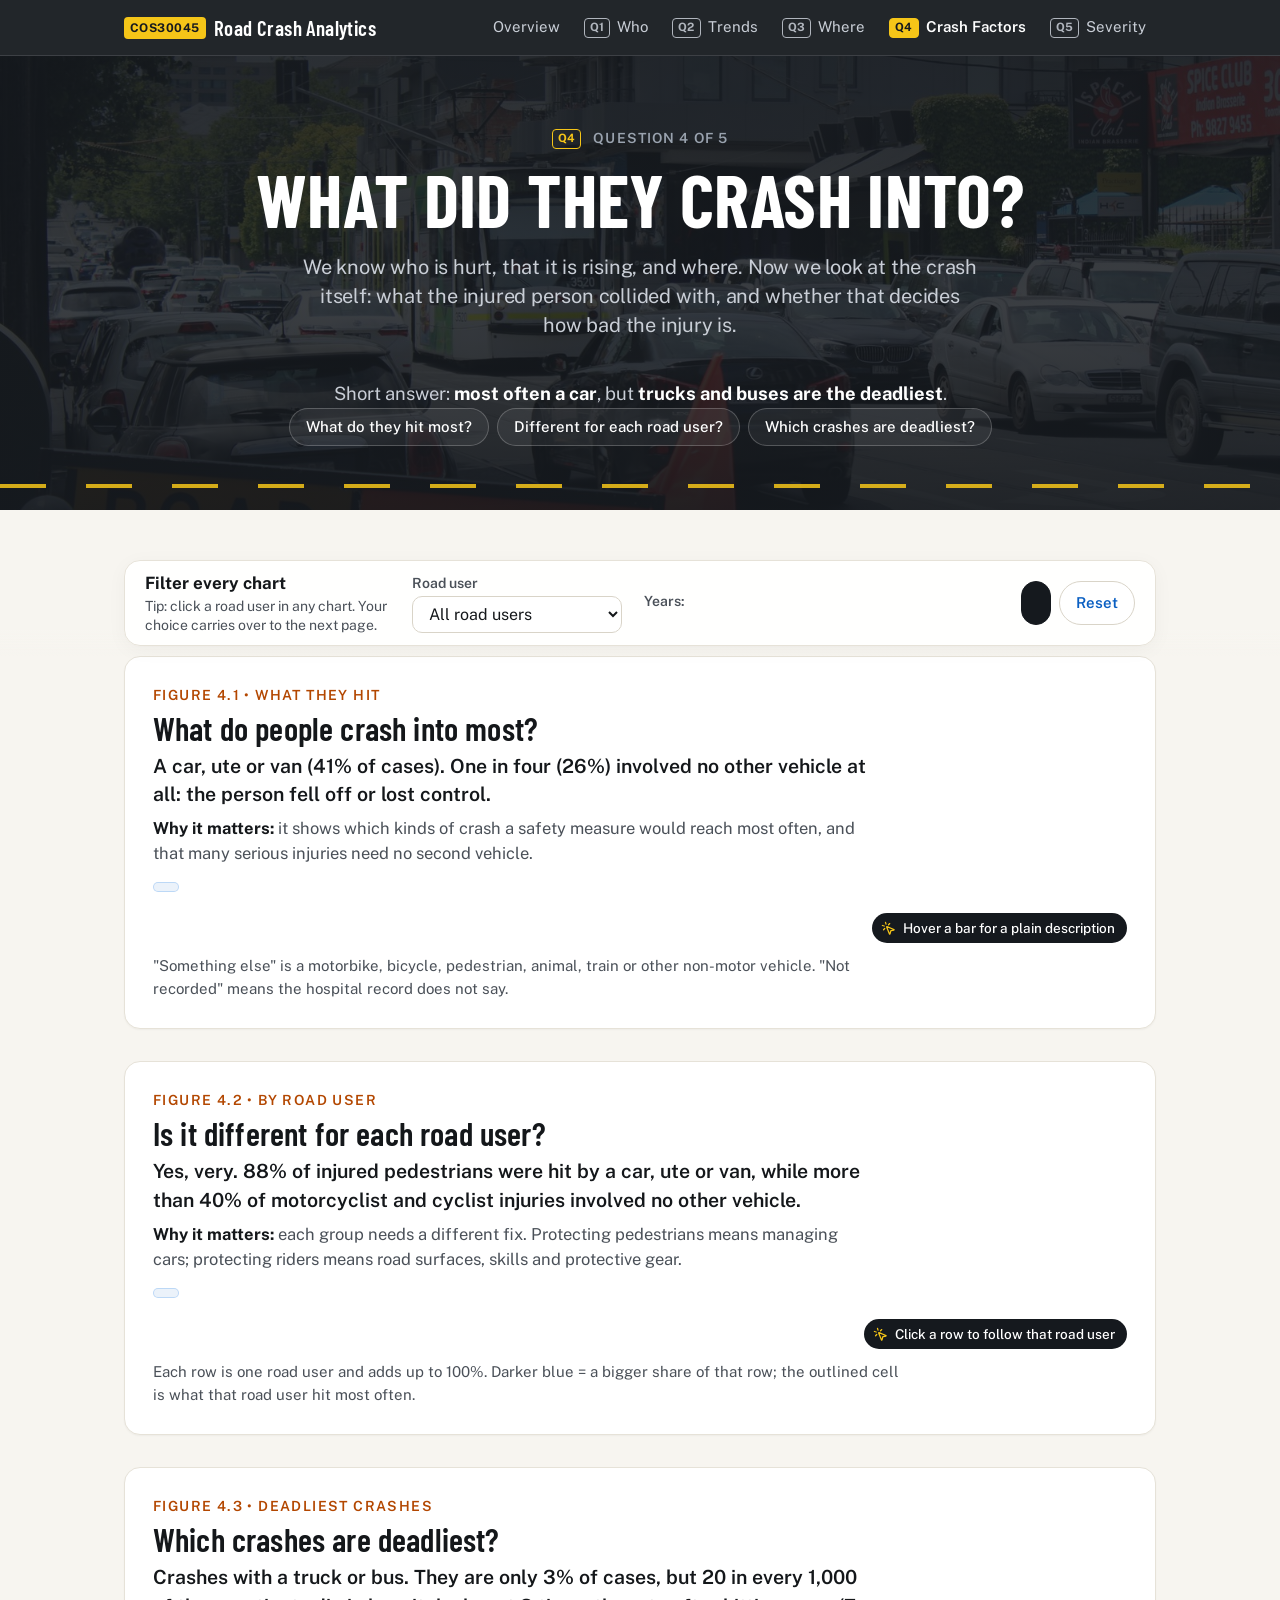
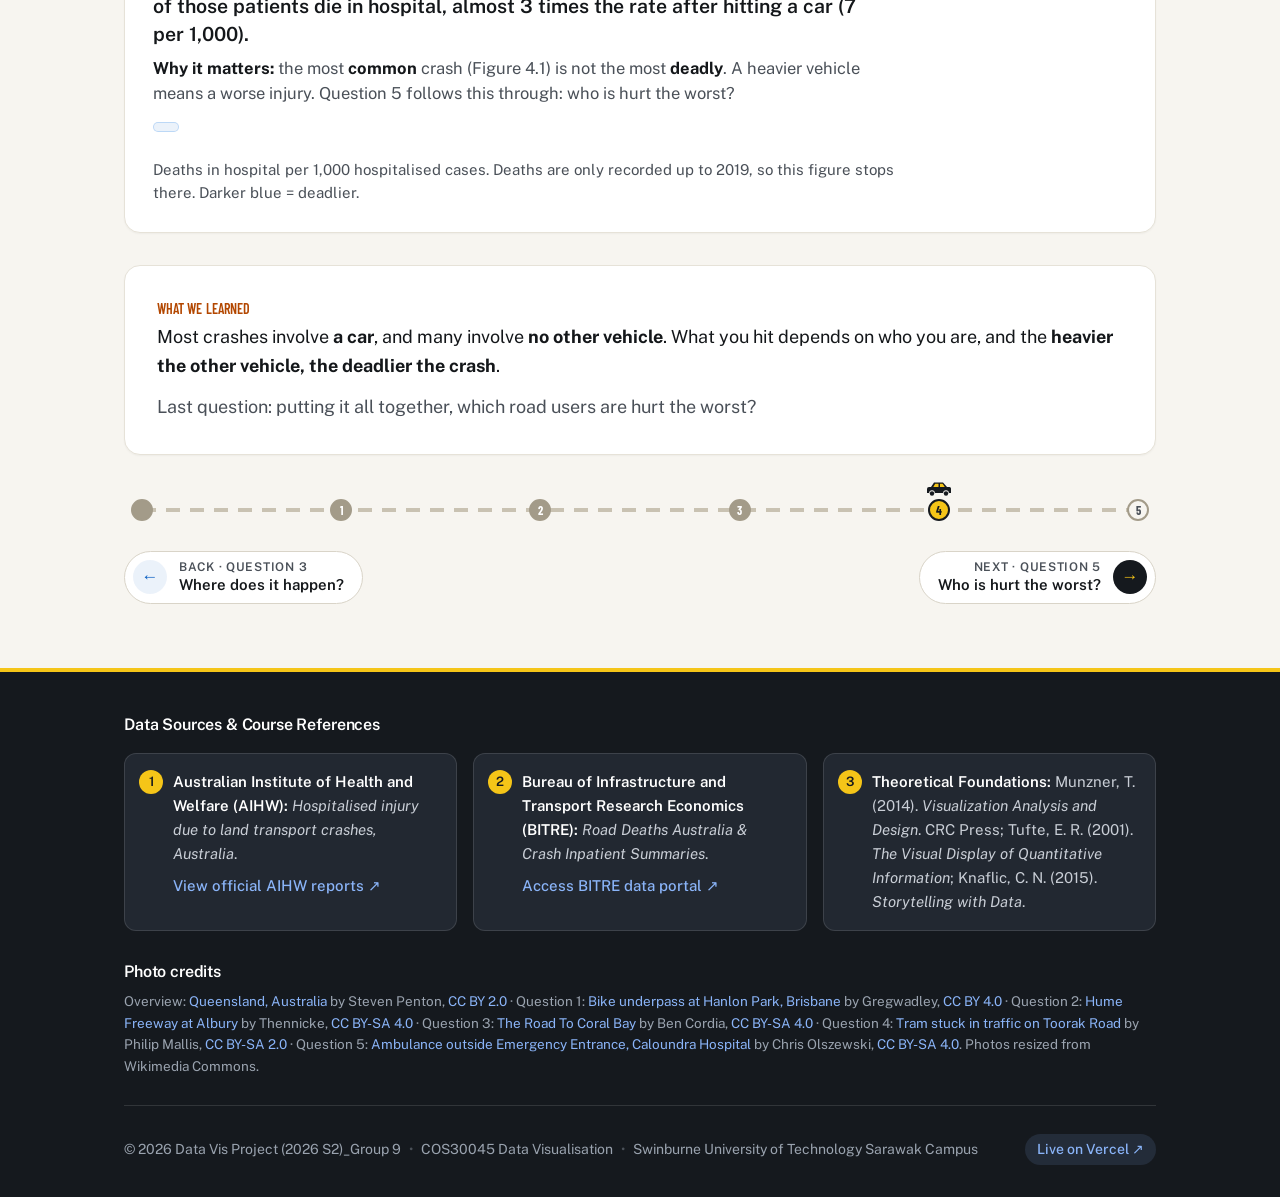
==== commit 2808d8b4: "Add storytelling layer styles and motion interactions - Introduced `story.css` for styling the story" ====
--- a/src/crash-characteristics.html
+++ b/src/crash-characteristics.html
@@ -10,12 +10,13 @@
   <link rel="preconnect" href="https://fonts.googleapis.com" />
   <link rel="preconnect" href="https://fonts.gstatic.com" crossorigin />
   <link
-    href="https://fonts.googleapis.com/css2?family=Inter:wght@400;500;600;700&display=swap"
+    href="https://fonts.googleapis.com/css2?family=Barlow+Condensed:wght@600;700&family=Public+Sans:wght@400;500;600;700&display=swap"
     rel="stylesheet"
   />
 
   <link rel="stylesheet" href="css/base.css" />
   <link rel="stylesheet" href="css/visualisations.css" />
+  <link rel="stylesheet" href="css/story.css" />
 </head>
 <body data-page="crash">
 
@@ -55,10 +56,10 @@
             <p class="figure-scope" data-road-user="filter" data-years="counts"></p>
           </div>
         </div>
-        <div class="responsive-svg-container" id="chart-collision-type">
+        <div class="responsive-svg-container" id="chart-collision-type" data-hint="{Hover} a bar for a plain description">
           <!-- D3 SVG injected here -->
         </div>
-        <p class="chart-note">"Something else" is a motorbike, bicycle, pedestrian, animal, train or other non-motor vehicle. "Not recorded" means the hospital record does not say. Hover a bar for a plain description.</p>
+        <p class="chart-note">"Something else" is a motorbike, bicycle, pedestrian, animal, train or other non-motor vehicle. "Not recorded" means the hospital record does not say.</p>
       </div>
     </section>
 
@@ -74,10 +75,10 @@
             <p class="figure-scope" data-road-user="highlight" data-years="counts"></p>
           </div>
         </div>
-        <div class="responsive-svg-container" id="chart-counterparty">
+        <div class="responsive-svg-container" id="chart-counterparty" data-hint="{Click} a row to follow that road user">
           <!-- D3 SVG injected here -->
         </div>
-        <p class="chart-note">Each row is one road user and adds up to 100%. Darker blue = a bigger share of that row; the outlined cell is what that road user hit most often. Click a row to follow that road user.</p>
+        <p class="chart-note">Each row is one road user and adds up to 100%. Darker blue = a bigger share of that row; the outlined cell is what that road user hit most often.</p>
       </div>
     </section>
 
@@ -116,6 +117,7 @@
 
   <script src="js/layout.js"></script>
   <script src="https://d3js.org/d3.v7.min.js"></script>
+  <script src="js/motion.js"></script>
   <script src="js/shared-constants.js"></script>
   <script src="js/site-data.js"></script>
   <script src="js/global-filter.js"></script>
--- a/src/css/base.css
+++ b/src/css/base.css
@@ -1,32 +1,64 @@
 /* ═══════════════════════════════════════════════════════════════
-   base.css – Apple Design System Baseline
-   Inspired by Apple (SF Pro, Cupertino Design Language, macOS/iOS)
+   base.css – "Asphalt & Signal" design system baseline
+   Dark asphalt chrome (nav, heroes, footer), light paper canvas for
+   every chart. See UI_UX_improvement_plan.md §2 for the reasoning and
+   the contrast ratios. Story-specific components live in css/story.css.
+
+   The --apple-* names are kept as aliases so the existing rules below
+   pick up the new theme without a site-wide rename.
    ═══════════════════════════════════════════════════════════════ */
 
-/* ── Apple Design Tokens ────────────────────────────────────── */
+/* ── Theme tokens ───────────────────────────────────────────── */
 :root {
-  /* Apple Surface & Canvas Palette */
-  --apple-bg:              #f5f5f7;  /* Signature Apple light gray canvas */
-  --apple-surface:         #ffffff;  /* Pure white card surface */
-  --apple-surface-subtle:  #fafafa;
-  --apple-card-border:     rgba(0, 0, 0, 0.06);
-  --apple-hairline:        #d2d2d7;
-
-  /* Apple Typography Colors */
-  --apple-text-primary:    #1d1d1f;  /* Deep carbon black */
-  --apple-text-secondary: #55555a;  /* Apple neutral subtext */
-  --apple-text-tertiary: #46464b;
-
-  /* Apple System Accent Colors */
-  --apple-blue:            #0071e3;  /* Apple System Blue */
-  --apple-blue-hover:      #0077ed;
-  --apple-blue-active:     #006edb;
-  --apple-blue-subtle:     rgba(0, 113, 227, 0.08);
-
-  /* Storytelling & Attention Accents (Course Rules + Apple System Alert) */
-  --apple-accent:          #d55e00;  /* Bold vermillion / coral highlight */
+  /* Asphalt & Signal palette */
+  --asphalt:        #15191E;  /* hero, nav, footer, chapter bands */
+  --asphalt-2:      #222831;  /* raised surfaces on dark (tooltips, panels) */
+  --asphalt-line:   rgba(255, 255, 255, 0.12);
+  --lane:           #F5C518;  /* DECORATIVE ONLY – never inside a chart */
+  --paper:          #F7F5F0;  /* page canvas behind chart cards */
+  --surface:        #FFFFFF;  /* chart cards */
+  --ink:            #14171A;  /* 16.5:1 on paper */
+  --ink-2:          #4A5058;  /* 7.5:1 on paper */
+  --ink-on-dark:    #C9CED6;  /* 11.2:1 on asphalt */
+  --ink-on-dark-2:  #9AA3AF;  /* 6.9:1 on asphalt */
+  --story:          #D55E00;  /* story accent for MARKS (3.9:1 – not for text) */
+  --story-text:     #B34700;  /* story accent for TEXT (5.5:1 on white) */
+  --story-on-dark:  #FF8A3D;  /* accent text on asphalt (7.5:1) */
+  --link:           #0A5FC2;  /* 5.6:1 on paper */
+  --focus:          #1F6FEB;
+  --card-line:      #E6E2D8;
+
+  --font-display: "Barlow Condensed", "Arial Narrow", "Roboto Condensed", sans-serif;
+  --font-body:    "Public Sans", -apple-system, BlinkMacSystemFont, "Segoe UI", Roboto, Arial, sans-serif;
+
+  /* Motion tokens (plan §4) */
+  --dur-micro: 150ms;
+  --dur-ui:    250ms;
+  --dur-data:  600ms;
+  --dur-enter: 900ms;
+  --dur-zoom:  750ms;
+  --ease-out:  cubic-bezier(0.16, 1, 0.3, 1);
+  --ease-io:   cubic-bezier(0.65, 0, 0.35, 1);
+
+  /* Legacy aliases (pre-existing rules use these names) */
+  --apple-bg:              var(--paper);
+  --apple-surface:         var(--surface);
+  --apple-surface-subtle:  #FBFAF7;
+  --apple-card-border:     var(--card-line);
+  --apple-hairline:        #D9D4C8;
+
+  --apple-text-primary:    var(--ink);
+  --apple-text-secondary:  var(--ink-2);
+  --apple-text-tertiary:   #3A3F46;
+
+  --apple-blue:            var(--link);
+  --apple-blue-hover:      #084F9F;
+  --apple-blue-active:     #084F9F;
+  --apple-blue-subtle:     rgba(10, 95, 194, 0.08);
+
+  --apple-accent:          var(--story);
   --apple-accent-subtle:   rgba(213, 94, 0, 0.1);
-  --apple-muted-baseline:  #888888;  /* Muted slate baseline */
+  --apple-muted-baseline:  #888888;
 
   /* Trend Badges */
   --badge-green-bg:        rgba(52, 199, 89, 0.12);
@@ -38,9 +70,8 @@
   --badge-neutral-bg:      rgba(118, 118, 128, 0.12);
   --badge-neutral-text:    #515154;
 
-  /* Apple Typography Stack */
-  --apple-font: -apple-system, BlinkMacSystemFont, "SF Pro Display", "SF Pro Text",
-                "SF Pro", "Inter", "Helvetica Neue", Helvetica, Arial, sans-serif;
+  /* Body typography (legacy alias) */
+  --apple-font: var(--font-body);
   --apple-mono: SFMono-Regular, Menlo, Monaco, Consolas, "Liberation Mono", monospace;
 
   /* Layout & Elevations */
--- a/src/css/visualisations.css
+++ b/src/css/visualisations.css
@@ -312,28 +312,11 @@
   .axis-label { font-size: 14px; }
 }
 
-/* ── Small screens: keep component charts legible ──────────────
-   Charts built by vis-components.js use a fixed 850px viewBox. On narrow
-   screens they would shrink until the text is unreadable, so give them a
-   minimum width and let the reader swipe sideways instead. */
+/* ── Small screens ──────────────────────────────────────────────
+   Charts built by vis-components.js / vis-story-charts.js draw at the
+   container's real width and switch to a phone layout below 560px
+   (BaseChart.COMPACT_PX), so they fit without sideways scrolling. */
 @media (max-width: 760px) {
-  .responsive-svg-container:has(> svg.vis-chart) {
-    overflow-x: auto;
-    -webkit-overflow-scrolling: touch;
-    padding-bottom: 6px;
-  }
-  .responsive-svg-container > svg.vis-chart {
-    min-width: 680px;
-  }
-  .responsive-svg-container:has(> svg.vis-chart)::before {
-    content: "\2194  Swipe sideways to see the full chart";
-    position: sticky;
-    left: 0;
-    display: block;
-    margin-bottom: 8px;
-    font-size: 14px;
-    color: var(--apple-text-secondary);
-  }
   .tooltip {
     white-space: normal;
     max-width: calc(100vw - 24px);
@@ -341,6 +324,15 @@
 }
 
 /* ── Story charts (js/vis-story-charts.js) ─────────────────────── */
+/* Phone layout: category names above the bars, key under time charts */
+.vis-chart .rbar-name,
+.vis-chart .lollipop-name {
+  font-size: 13.5px; font-weight: 600; fill: #1d1d1f;
+  paint-order: stroke fill; stroke: #ffffff; stroke-width: 3px; stroke-linejoin: round;
+}
+.vis-chart .compact-key-text { font-size: 13px; font-weight: 600; fill: #1d1d1f; }
+.vis-chart .compact-key-item:focus { outline: none; }
+.vis-chart .compact-key-item:focus-visible rect:first-child { stroke: var(--focus, #1F6FEB); stroke-width: 2; rx: 4; }
 .vis-chart .empty-msg { font-size: 16px; font-weight: 600; fill: #55555a; }
 .vis-chart .ref-label { font-size: 12.5px; font-weight: 600; fill: #1d1d1f; }
 .vis-chart .year-band-label { font-size: 12px; font-weight: 600; fill: #0071e3; }
--- a/src/css/story.css
+++ b/src/css/story.css
@@ -0,0 +1,661 @@
+/* ═══════════════════════════════════════════════════════════════
+   story.css – "Asphalt & Signal" storytelling layer
+   COS30045 Data Visualisation Project
+
+   Loaded after base.css and visualisations.css. Restyles the chrome
+   (nav, heroes, cards, footer) and adds the Tier 1 story components:
+   home hero unit chart, live clock, key-number sparklines, reading
+   progress, route stepper, hint chips, map zoom controls, Play button,
+   sliding segmented-control pill and chart entrance animations.
+   Tokens are defined in base.css :root. Plan: UI_UX_improvement_plan.md
+   ═══════════════════════════════════════════════════════════════ */
+
+/* ── Typography ─────────────────────────────────────────────── */
+body {
+  font-family: var(--font-body);
+  background-color: var(--paper);
+  color: var(--ink);
+}
+
+.hero-title,
+.section-heading,
+.apple-card-title,
+.chart-card-title,
+.question-card-title,
+.callout-number,
+.insight-number,
+.page-summary .section-kicker {
+  font-family: var(--font-display);
+  letter-spacing: 0.005em;
+}
+
+.section-heading,
+.apple-card-title { font-weight: 600; font-size: clamp(1.9rem, 3.6vw, 2.6rem); line-height: 1.05; }
+.chart-card-title { font-weight: 600; font-size: clamp(1.6rem, 2.8vw, 2.05rem); line-height: 1.1; }
+.question-card-title { font-weight: 600; font-size: 1.6rem; line-height: 1.1; }
+
+/* The one-line answer is the takeaway: boldest text on the card */
+.chart-card-answer { font-size: 1.22rem; font-weight: 600; }
+
+.section-kicker,
+.card-eyebrow,
+.insight-kicker {
+  color: var(--story-text);
+  letter-spacing: 0.1em;
+}
+
+/* Digits line up in charts, tooltips and key numbers */
+.vis-chart text,
+.responsive-svg-container text,
+.tooltip,
+.callout-number,
+.insight-number,
+.trend-badge {
+  font-variant-numeric: tabular-nums;
+}
+
+/* One focus ring for everything (never removed) */
+:focus-visible {
+  outline: 3px solid var(--focus);
+  outline-offset: 2px;
+}
+
+a { color: var(--link); }
+
+/* ── Navigation on asphalt ──────────────────────────────────── */
+.apple-nav {
+  background: rgba(21, 25, 30, 0.94);
+  border-bottom: 1px solid var(--asphalt-line);
+}
+
+.apple-nav-brand,
+.apple-brand-title { color: #ffffff; }
+.apple-nav-brand { font-family: var(--font-display); font-size: 1.3rem; font-weight: 600; letter-spacing: 0.02em; }
+.apple-nav-brand:hover { color: #ffffff; }
+.apple-brand-badge {
+  background: var(--lane);
+  color: var(--asphalt);
+  font-family: var(--font-body);
+}
+
+.apple-nav-links { gap: 4px; align-items: center; }
+.apple-nav-links a {
+  display: inline-flex;
+  align-items: center;
+  gap: 7px;
+  font-size: 15px;
+  color: var(--ink-on-dark);
+  padding: 7px 10px;
+  border-radius: 8px;
+  transition: background var(--dur-micro), color var(--dur-micro);
+}
+.apple-nav-links a:hover { color: #ffffff; background: rgba(255, 255, 255, 0.07); }
+.apple-nav-links a.active { color: #ffffff; font-weight: 600; }
+
+/* Kilometre-marker badge: "Q3" */
+.km {
+  display: inline-flex;
+  align-items: center;
+  justify-content: center;
+  min-width: 26px;
+  height: 20px;
+  padding: 0 5px;
+  border: 1.5px solid currentColor;
+  border-radius: 4px;
+  font-family: var(--font-body);
+  font-size: 11.5px;
+  font-weight: 700;
+  line-height: 1;
+  letter-spacing: 0.02em;
+  opacity: 0.85;
+}
+.apple-nav-links a.active .km {
+  background: var(--lane);
+  border-color: var(--lane);
+  color: var(--asphalt);
+  opacity: 1;
+}
+
+.apple-nav-toggle span { background: #ffffff; }
+
+/* Reading progress: a lane line that fills as you scroll */
+.read-progress {
+  position: absolute;
+  left: 0;
+  right: 0;
+  bottom: -1px;
+  height: 3px;
+  pointer-events: none;
+}
+.read-progress span {
+  display: block;
+  height: 100%;
+  background: var(--lane);
+  transform-origin: 0 50%;
+  transform: scaleX(0);
+}
+
+@media (max-width: 860px) {
+  .apple-nav-links,
+  .apple-nav.nav-open {
+    background: var(--asphalt);
+  }
+  .apple-nav-links { border-bottom: 1px solid var(--asphalt-line); }
+  .apple-nav-links a { border-bottom-color: var(--asphalt-line); padding: 14px 8px; }
+}
+
+/* ── Heroes on asphalt (every page) ─────────────────────────── */
+.apple-hero {
+  position: relative;
+  overflow: hidden;
+  background: var(--asphalt);
+  color: var(--ink-on-dark);
+  padding: 72px 0 64px;
+  margin-bottom: 40px;
+  isolation: isolate;
+}
+
+/* Dashed centre line along the bottom of every hero */
+.apple-hero::after {
+  content: "";
+  position: absolute;
+  left: 0;
+  right: 0;
+  bottom: 22px;
+  height: 4px;
+  background: repeating-linear-gradient(90deg, var(--lane) 0 46px, transparent 46px 86px);
+  opacity: 0.85;
+  z-index: -1;
+}
+
+.apple-hero .hero-eyebrow { color: var(--ink-on-dark-2); }
+.apple-hero .hero-title {
+  color: #ffffff;
+  font-size: clamp(2.6rem, 6.5vw, 4.6rem);
+  font-weight: 700;
+  line-height: 0.98;
+  text-transform: uppercase;
+  max-width: 900px;
+}
+.apple-hero .hero-subtitle { color: var(--ink-on-dark); }
+.apple-hero .hero-subtitle strong,
+.apple-hero .hero-bridge strong { color: #ffffff; }
+.apple-hero .hero-bridge { color: var(--ink-on-dark); font-size: 1.15rem; }
+.apple-hero .hero-meta { color: var(--ink-on-dark-2); }
+.apple-hero .hero-meta a { color: var(--lane); }
+
+.apple-hero a.hero-chip {
+  color: #ffffff;
+  background: rgba(255, 255, 255, 0.06);
+  border-color: rgba(255, 255, 255, 0.22);
+}
+.apple-hero a.hero-chip:hover {
+  color: var(--asphalt);
+  background: var(--lane);
+  border-color: var(--lane);
+}
+
+/* ── Hero photos (asset/, credits in the footer) ─────────────
+   The photo sits under a heavy asphalt wash so white text keeps its
+   contrast. 1600px for normal screens; 3840px for 4K / high-density. */
+.apple-hero {
+  --hero-shade: linear-gradient(180deg, rgba(21, 25, 30, 0.9) 0%, rgba(21, 25, 30, 0.84) 55%, rgba(21, 25, 30, 0.94) 100%);
+  background-image: var(--hero-shade), var(--hero-photo, none);
+  background-size: cover;
+  background-position: var(--hero-pos, center);
+  background-repeat: no-repeat;
+}
+@media (min-width: 1700px), (min-width: 900px) and (min-resolution: 1.5dppx) {
+  .apple-hero { background-image: var(--hero-shade), var(--hero-photo-4k, var(--hero-photo, none)); }
+}
+.story-hero {
+  --hero-shade: linear-gradient(90deg, rgba(21, 25, 30, 0.95) 0%, rgba(21, 25, 30, 0.88) 50%, rgba(21, 25, 30, 0.8) 100%);
+}
+body[data-page="home"]     { --hero-photo: url("../asset/hero-outback-road-1600.jpg"); --hero-photo-4k: url("../asset/hero-outback-road-3840.jpg"); --hero-pos: center 70%; }
+body[data-page="who"]      { --hero-photo: url("../asset/q1-cyclist-1600.jpg");        --hero-photo-4k: url("../asset/q1-cyclist-3840.jpg"); }
+body[data-page="trends"]   { --hero-photo: url("../asset/q2-freeway-1600.jpg");        --hero-photo-4k: url("../asset/q2-freeway-3840.jpg"); }
+body[data-page="where"]    { --hero-photo: url("../asset/q3-coral-bay-road-1600.jpg"); --hero-photo-4k: url("../asset/q3-coral-bay-road-3840.jpg"); }
+body[data-page="crash"]    { --hero-photo: url("../asset/q4-traffic-1600.jpg");        --hero-photo-4k: url("../asset/q4-traffic-3840.jpg"); }
+body[data-page="severity"] { --hero-photo: url("../asset/q5-ambulance-1600.jpg");      --hero-photo-4k: url("../asset/q5-ambulance-3840.jpg"); }
+
+/* Question cards: photo across the top of the card */
+.question-card { overflow: hidden; }
+.question-card-img {
+  display: block;
+  width: calc(100% + 44px);
+  max-width: none;
+  height: 132px;
+  margin: -24px -22px 16px;
+  object-fit: cover;
+  filter: saturate(0.9);
+  transition: transform var(--dur-ui) var(--ease-out), filter var(--dur-ui);
+}
+.question-card:hover .question-card-img { transform: scale(1.04); filter: saturate(1.05); }
+
+/* Footer: photo credits */
+.photo-credits { font-size: 13.5px; line-height: 1.6; color: var(--ink-on-dark-2); }
+.photo-credits .footer-references-title { margin-bottom: 6px; }
+.photo-credits a { color: #8AB4F8; }
+
+/* Question pages: "Q3 · Question 3 of 5" marker above the title */
+.apple-hero .hero-eyebrow .km { color: var(--lane); opacity: 1; margin-right: 4px; }
+
+/* ── Home hero: hook + unit chart ───────────────────────────── */
+.story-hero { text-align: left; padding: 64px 0 88px; }
+.story-hero .hero-grid {
+  display: grid;
+  grid-template-columns: minmax(0, 1.05fr) minmax(0, 1fr);
+  gap: 48px;
+  align-items: center;
+}
+.story-hero .hero-eyebrow,
+.story-hero .hero-chips { justify-content: flex-start; }
+.story-hero .hero-eyebrow { flex-wrap: wrap; font-size: 12.5px; gap: 2px 8px; }
+.story-hero .hero-subtitle,
+.story-hero .hero-title { margin-left: 0; margin-right: 0; }
+
+.hero-title-kicker {
+  display: block;
+  font-family: var(--font-body);
+  font-size: 1rem;
+  font-weight: 600;
+  letter-spacing: 0.08em;
+  color: var(--lane);
+  margin-bottom: 14px;
+}
+.hero-title-hook { display: block; }
+.hero-title-hook em { font-style: normal; color: var(--story-on-dark); }
+
+.hero-units {
+  margin: 0;
+  background: rgba(255, 255, 255, 0.03);
+  border: 1px solid var(--asphalt-line);
+  border-radius: 18px;
+  padding: 22px 22px 18px;
+}
+.hero-units-title {
+  font-family: var(--font-display);
+  font-size: 1.35rem;
+  font-weight: 600;
+  color: #ffffff;
+  letter-spacing: 0.02em;
+  margin-bottom: 4px;
+}
+.hero-units-sub { font-size: 0.95rem; color: var(--ink-on-dark-2); margin-bottom: 14px; }
+#hero-unit-chart svg { width: 100%; height: auto; display: block; overflow: visible; }
+#hero-unit-chart .unit { cursor: pointer; transition: opacity var(--dur-micro); }
+#hero-unit-chart .unit:focus { outline: none; }
+#hero-unit-chart.is-hovering .unit:not(.is-on) { opacity: 0.18; }
+
+.unit-legend {
+  display: flex;
+  flex-wrap: wrap;
+  gap: 6px 14px;
+  margin-top: 14px;
+  padding: 0;
+  list-style: none;
+}
+.unit-legend button {
+  all: unset;
+  display: inline-flex;
+  align-items: center;
+  gap: 7px;
+  font-size: 0.9rem;
+  color: var(--ink-on-dark);
+  cursor: pointer;
+  border-radius: 6px;
+  padding: 2px 4px;
+}
+.unit-legend button:focus-visible { outline: 2px solid var(--lane); }
+.unit-legend button:hover,
+.unit-legend button.is-on { color: #ffffff; }
+.unit-legend .dot { width: 11px; height: 11px; border-radius: 50%; flex-shrink: 0; }
+.unit-legend .n { color: var(--ink-on-dark-2); font-variant-numeric: tabular-nums; }
+
+/* Live clock: "since you opened this page" */
+.hero-clock {
+  margin-top: 26px;
+  max-width: 520px;
+  font-size: 0.95rem;
+  color: var(--ink-on-dark-2);
+}
+.hero-clock-row { display: flex; align-items: baseline; gap: 10px; flex-wrap: wrap; }
+.hero-clock-count {
+  font-family: var(--font-display);
+  font-size: 1.9rem;
+  font-weight: 700;
+  color: #ffffff;
+  font-variant-numeric: tabular-nums;
+  line-height: 1;
+}
+.hero-clock-bar {
+  position: relative;
+  height: 6px;
+  margin-top: 10px;
+  border-radius: 3px;
+  background: rgba(255, 255, 255, 0.1);
+  overflow: hidden;
+}
+.hero-clock-bar span {
+  position: absolute;
+  inset: 0;
+  background: var(--story-on-dark);
+  transform-origin: 0 50%;
+  transform: scaleX(0);
+}
+.hero-clock-note { margin-top: 6px; font-size: 0.85rem; }
+
+@media (max-width: 900px) {
+  .story-hero .hero-grid { grid-template-columns: 1fr; gap: 32px; }
+}
+
+/* ── Cards on paper ─────────────────────────────────────────── */
+.apple-card,
+.apple-chart-card,
+.callout-card,
+.question-card,
+.filter-wrapper {
+  border: 1px solid var(--card-line);
+  box-shadow: 0 1px 2px rgba(20, 23, 26, 0.04);
+  border-radius: 16px;
+}
+.question-card,
+.callout-card {
+  transition: transform var(--dur-ui) var(--ease-out), border-color var(--dur-ui), box-shadow var(--dur-ui);
+}
+.question-card:hover,
+.callout-card:hover {
+  transform: translateY(-2px);
+  border-color: #C9C2B2;
+  box-shadow: 0 10px 24px rgba(20, 23, 26, 0.07);
+}
+.question-card .card-eyebrow { display: flex; align-items: center; gap: 8px; }
+
+.explore-group {
+  background: rgba(10, 95, 194, 0.035);
+  border-color: rgba(10, 95, 194, 0.16);
+}
+
+/* ── Key numbers: road-sign cards with sparklines ───────────── */
+.callout-card { position: relative; overflow: hidden; padding-top: 28px; }
+.callout-card::before {
+  content: "";
+  position: absolute;
+  left: 0; right: 0; top: 0;
+  height: 6px;
+  background: repeating-linear-gradient(90deg, var(--asphalt) 0 22px, var(--lane) 22px 34px);
+}
+.callout-number {
+  font-size: clamp(3rem, 6vw, 3.9rem);
+  font-weight: 700;
+  line-height: 0.95;
+  margin-bottom: 10px;
+}
+.callout-spark { height: 40px; margin: 0 0 14px; }
+.callout-spark svg { width: 100%; height: 40px; display: block; overflow: visible; }
+.callout-spark .spark-cap { font-size: 11px; fill: var(--ink-2); }
+
+.trend-badge.trend-up,
+.trend-badge.trend-alert { color: var(--story-text); }
+.trend-badge.trend-up::before,
+.trend-badge.trend-alert::before { content: "▲"; font-size: 0.7em; margin-right: 5px; }
+
+.insight-number { font-size: clamp(3.4rem, 7vw, 4.6rem); font-weight: 700; }
+
+/* ── Global filter bar ──────────────────────────────────────── */
+.global-filter-wrap {
+  top: 56px;
+  background: linear-gradient(var(--paper) 75%, rgba(247, 245, 240, 0));
+}
+.global-filter { border-color: var(--card-line); border-radius: 16px; }
+
+.gf-play {
+  display: inline-flex;
+  align-items: center;
+  gap: 7px;
+  min-height: 44px;
+  padding: 8px 16px 8px 12px;
+  border-radius: 999px;
+  border: 1px solid var(--asphalt);
+  background: var(--asphalt);
+  color: #ffffff;
+  font-family: var(--font-body);
+  font-size: 15px;
+  font-weight: 600;
+  cursor: pointer;
+  transition: transform var(--dur-micro), background var(--dur-micro);
+}
+.gf-play:hover { background: #2C333D; }
+.gf-play:active { transform: scale(0.97); }
+.gf-play svg { width: 16px; height: 16px; }
+.gf-play[aria-pressed="true"] { background: var(--story-text); border-color: var(--story-text); }
+.gf-reset { min-height: 44px; }
+.gf-actions { display: flex; align-items: center; gap: 8px; }
+.gf-title { flex: 1 1 170px; }
+.gf-years { flex: 1 1 280px; max-width: 380px; }
+.visually-hidden {
+  position: absolute !important;
+  width: 1px; height: 1px;
+  overflow: hidden;
+  clip: rect(0 0 0 0);
+  white-space: nowrap;
+}
+
+/* ── Sliding pill on segmented controls ─────────────────────── */
+.apple-segmented-control.has-pill { position: relative; isolation: isolate; }
+.apple-segmented-control.has-pill .filter-btn.active { background: transparent; box-shadow: none; }
+.seg-pill {
+  position: absolute;
+  top: 0;
+  left: 0;
+  z-index: -1;
+  background: #ffffff;
+  border-radius: var(--apple-radius-pill);
+  box-shadow: 0 2px 6px rgba(0, 0, 0, 0.12), 0 1px 2px rgba(0, 0, 0, 0.04);
+  transition: transform var(--dur-ui) var(--ease-out), width var(--dur-ui) var(--ease-out), height var(--dur-ui) var(--ease-out);
+  pointer-events: none;
+}
+.jurisdiction-control .seg-pill { border-radius: 10px; }
+.filter-btn { transition: color var(--dur-micro), transform var(--dur-micro); }
+.filter-btn:active { transform: scale(0.97); }
+.filter-btn:hover { opacity: 1; color: var(--link); }
+
+/* ── Hint chips (replace "hover here" paragraphs) ───────────── */
+.hint-row {
+  display: flex;
+  justify-content: flex-end;
+  margin: -6px 0 8px;
+  min-height: 30px;
+}
+.hint-chip {
+  display: inline-flex;
+  align-items: center;
+  gap: 7px;
+  padding: 5px 12px 5px 9px;
+  border-radius: 999px;
+  background: var(--asphalt);
+  color: #ffffff;
+  font-size: 13.5px;
+  font-weight: 500;
+  pointer-events: none;
+  transition: opacity var(--dur-ui), transform var(--dur-ui) var(--ease-out);
+}
+.hint-chip svg { width: 15px; height: 15px; color: var(--lane); flex-shrink: 0; }
+.hint-chip.is-pulsing { animation: hint-pulse 1.6s var(--ease-io) 2; }
+.hint-chip.is-done { opacity: 0; transform: translateY(-4px); }
+@keyframes hint-pulse {
+  0%, 100% { box-shadow: 0 0 0 0 rgba(245, 197, 24, 0); }
+  40%      { box-shadow: 0 0 0 6px rgba(245, 197, 24, 0.35); }
+}
+
+/* ── Map zoom (Figure 3.1) ──────────────────────────────────── */
+#chart-state-territory { position: relative; }
+#chart-state-territory svg { touch-action: pan-y; }
+.map-state { transition: opacity var(--dur-ui); }
+.map-zoom-controls {
+  position: absolute;
+  top: 6px;
+  right: 6px;
+  display: flex;
+  flex-direction: column;
+  gap: 6px;
+  z-index: 2;
+}
+.map-zoom-controls button {
+  width: 44px;
+  height: 44px;
+  display: inline-flex;
+  align-items: center;
+  justify-content: center;
+  border-radius: 10px;
+  border: 1px solid var(--card-line);
+  background: #ffffff;
+  color: var(--ink);
+  font-family: var(--font-body);
+  font-size: 22px;
+  font-weight: 500;
+  line-height: 1;
+  cursor: pointer;
+  box-shadow: 0 1px 3px rgba(0, 0, 0, 0.08);
+  transition: background var(--dur-micro), transform var(--dur-micro);
+}
+.map-zoom-controls button:hover { background: var(--paper); }
+.map-zoom-controls button:active { transform: scale(0.95); }
+.map-zoom-controls button:disabled { opacity: 0.4; cursor: default; }
+.map-zoom-controls svg { width: 20px; height: 20px; }
+/* Phones: the buttons would cover the call-outs, so they sit in a row under the map */
+@media (max-width: 600px) {
+  .map-zoom-controls { position: static; flex-direction: row; justify-content: flex-end; margin-top: 4px; }
+}
+.map-year-mark {
+  font-family: var(--font-display);
+  font-weight: 700;
+  fill: var(--ink);
+  opacity: 0.12;
+  pointer-events: none;
+}
+.map-zoom-status {
+  position: absolute;
+  left: 8px;
+  top: 8px;
+  padding: 4px 10px;
+  border-radius: 999px;
+  background: var(--asphalt);
+  color: #ffffff;
+  font-size: 13px;
+  font-weight: 600;
+  opacity: 0;
+  transition: opacity var(--dur-ui);
+  pointer-events: none;
+}
+.map-zoom-status.is-on { opacity: 1; }
+
+/* ── Tooltip on asphalt ─────────────────────────────────────── */
+.tooltip {
+  background: rgba(34, 40, 49, 0.97);
+  border: 1px solid rgba(255, 255, 255, 0.1);
+  border-radius: 12px;
+  font-family: var(--font-body);
+  box-shadow: 0 14px 36px rgba(0, 0, 0, 0.28);
+  transform: translateY(4px);
+  transition: opacity var(--dur-micro), transform var(--dur-micro) var(--ease-out);
+}
+.tooltip.visible { transform: translateY(0); }
+.tooltip-title { font-weight: 700; }
+.tooltip-row { color: var(--ink-on-dark); }
+.tooltip-accent { color: var(--story-on-dark); }
+
+/* ── Chart entrance (motion.js adds .reveal-wait before it plays) ── */
+.reveal-wait svg { opacity: 0; }
+
+/* ── Page stepper: road strip with one stop per page ────────── */
+.route {
+  position: relative;
+  margin: 0 auto 18px;
+  padding: 0 18px;
+  height: 46px;
+}
+.route-road {
+  position: absolute;
+  left: 18px;
+  right: 18px;
+  top: 21px;
+  height: 4px;
+  background: repeating-linear-gradient(90deg, #C9C2B2 0 14px, transparent 14px 24px);
+}
+.route-stop {
+  position: absolute;
+  top: 12px;
+  transform: translateX(-50%);
+  width: 22px;
+  height: 22px;
+  border-radius: 50%;
+  background: var(--paper);
+  border: 2px solid #A39B89;
+  display: flex;
+  align-items: center;
+  justify-content: center;
+  font-family: var(--font-display);
+  font-size: 12px;
+  font-weight: 700;
+  color: var(--ink-2);
+  text-decoration: none;
+  transition: transform var(--dur-micro), border-color var(--dur-micro);
+}
+.route-stop:hover { text-decoration: none; transform: translateX(-50%) scale(1.15); border-color: var(--ink); color: var(--ink); }
+.route-stop.is-done { background: #A39B89; color: #ffffff; }
+.route-stop.is-here { background: var(--lane); border-color: var(--asphalt); color: var(--asphalt); }
+.route-car {
+  position: absolute;
+  top: -6px;
+  width: 26px;
+  height: 16px;
+  transform: translateX(-50%);
+  color: var(--asphalt);
+  transition: left 600ms var(--ease-out);
+  pointer-events: none;
+}
+.page-stepper-wrap:has(.stepper-next:hover) .route-car,
+.page-stepper-wrap:has(.stepper-next:focus-visible) .route-car { left: var(--car-next) !important; }
+.page-stepper-wrap:has(.stepper-prev:hover) .route-car,
+.page-stepper-wrap:has(.stepper-prev:focus-visible) .route-car { left: var(--car-prev) !important; }
+.stepper-next .stepper-arrow { background: var(--asphalt); color: var(--lane); }
+
+/* ── Footer on asphalt ──────────────────────────────────────── */
+.site-footer {
+  background: var(--asphalt);
+  border-top: 4px solid var(--lane);
+  color: var(--ink-on-dark-2);
+}
+.footer-references-title,
+.footer-ordered-list strong { color: #ffffff; }
+.footer-ordered-list li {
+  background: var(--asphalt-2);
+  border-color: var(--asphalt-line);
+  color: var(--ink-on-dark);
+}
+.footer-ordered-list li::before { background: var(--lane); color: var(--asphalt); }
+.footer-ordered-list a,
+.footer-deployment-link a { color: #8AB4F8; }
+.footer-deployment-link a { background: rgba(138, 180, 248, 0.12); }
+.footer-divider { background-color: var(--asphalt-line); }
+.footer-bottom { color: var(--ink-on-dark-2); }
+
+/* ── Reduced motion: final states, no flights ───────────────── */
+@media (prefers-reduced-motion: reduce) {
+  .reveal-wait svg { opacity: 1; }
+  .hint-chip.is-pulsing { animation: none; }
+  .seg-pill,
+  .route-car,
+  .tooltip,
+  .question-card,
+  .callout-card { transition: none; }
+}
+
+@media (max-width: 600px) {
+  .apple-hero { padding: 44px 0 56px; }
+  .story-hero { padding: 40px 0 68px; }
+  .hero-units { padding: 16px 14px 14px; }
+  .map-zoom-controls button { width: 40px; height: 40px; }
+  .route { padding: 0 10px; }
+}
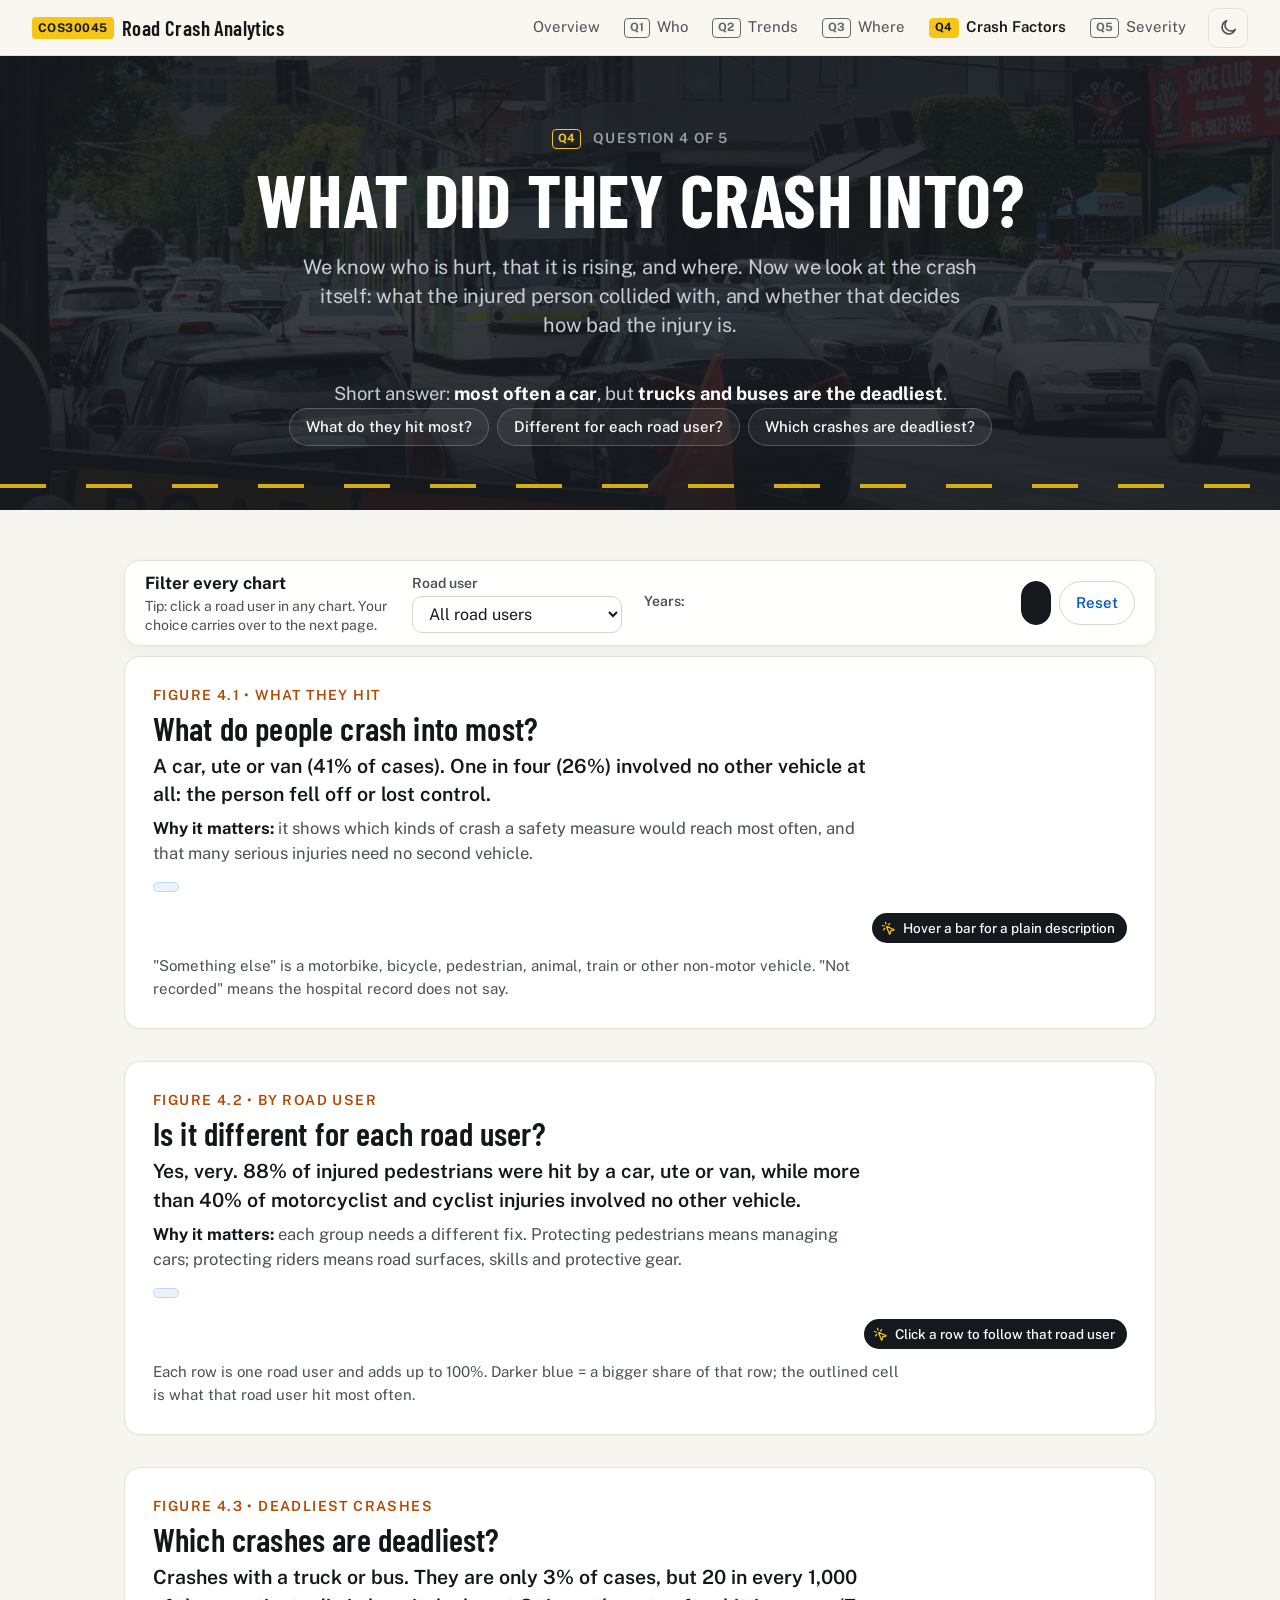
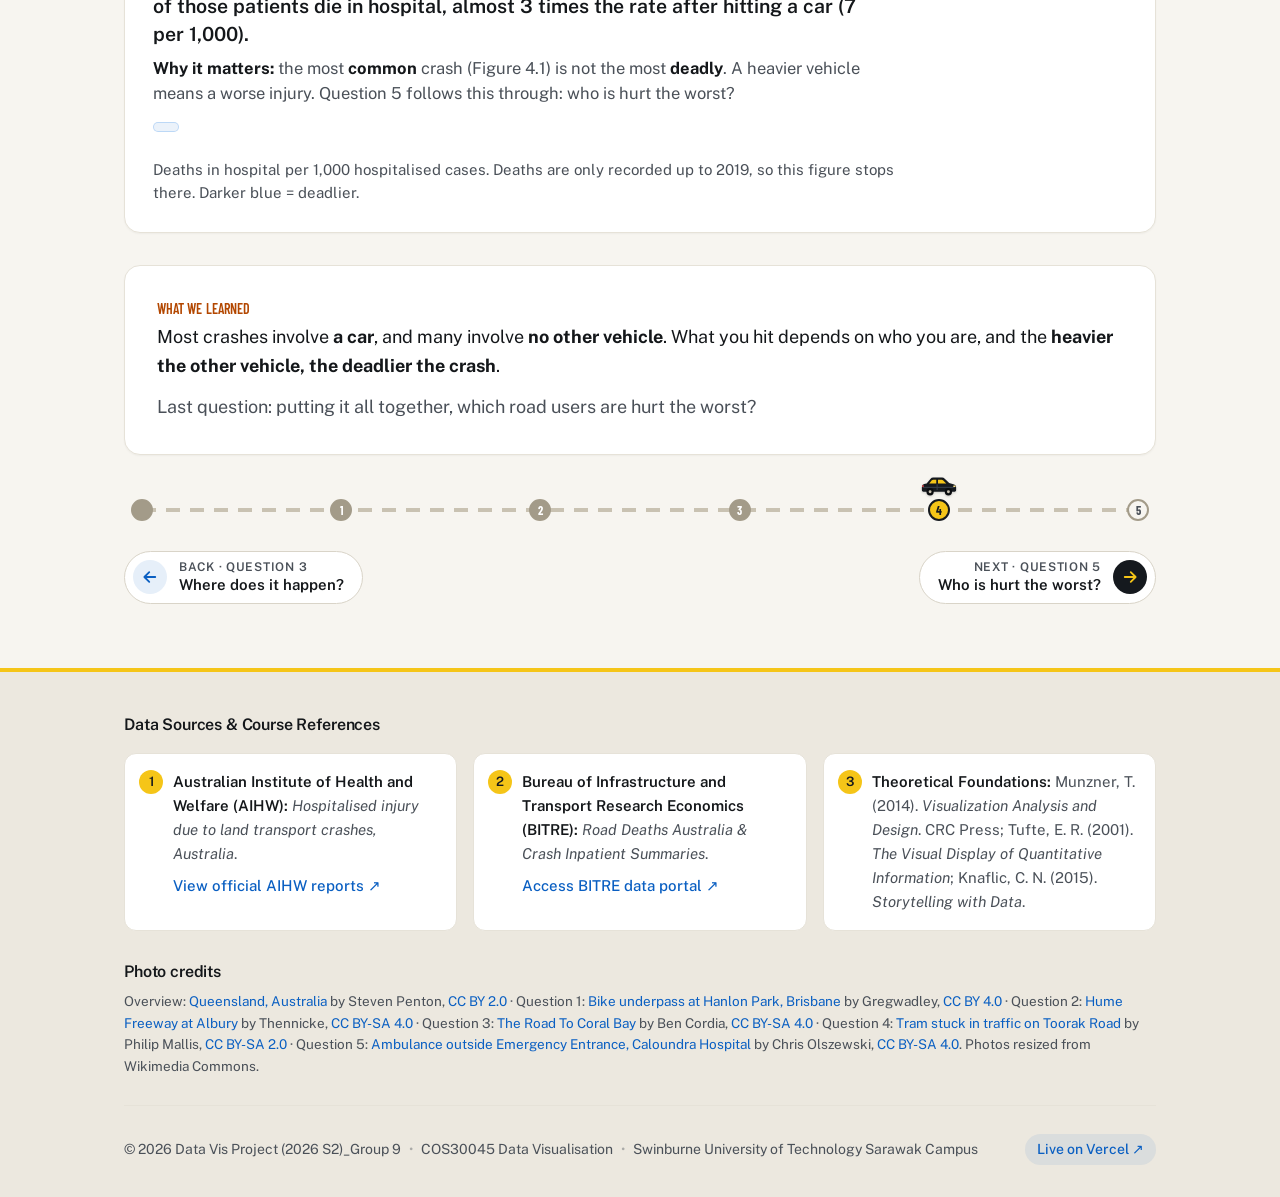
==== commit c7f8729f: "feat: add theme support and enhance data visualization features - Introduced theme.js for light/dark" ====
--- a/src/crash-characteristics.html
+++ b/src/crash-characteristics.html
@@ -14,6 +14,7 @@
     rel="stylesheet"
   />
 
+  <script src="js/theme.js"></script>
   <link rel="stylesheet" href="css/base.css" />
   <link rel="stylesheet" href="css/visualisations.css" />
   <link rel="stylesheet" href="css/story.css" />
@@ -78,7 +79,7 @@
         <div class="responsive-svg-container" id="chart-counterparty" data-hint="{Click} a row to follow that road user">
           <!-- D3 SVG injected here -->
         </div>
-        <p class="chart-note">Each row is one road user and adds up to 100%. Darker blue = a bigger share of that row; the outlined cell is what that road user hit most often.</p>
+        <p class="chart-note">Each row is one road user and adds up to 100%. <span class="when-light">Darker</span><span class="when-dark">Brighter</span> blue = a bigger share of that row; the outlined cell is what that road user hit most often.</p>
       </div>
     </section>
 
@@ -118,9 +119,12 @@
   <script src="js/layout.js"></script>
   <script src="https://d3js.org/d3.v7.min.js"></script>
   <script src="js/motion.js"></script>
+  <script src="js/highlight.js"></script>
+  <script src="js/detail-panel.js"></script>
   <script src="js/shared-constants.js"></script>
   <script src="js/site-data.js"></script>
   <script src="js/global-filter.js"></script>
+  <script src="js/data-table.js"></script>
   <script src="js/vis-components.js"></script>
   <script src="js/vis-story-charts.js"></script>
   <script src="js/charts-characteristics.js"></script>
--- a/src/css/base.css
+++ b/src/css/base.css
@@ -1198,18 +1198,8 @@
   }
 }
 
-/* Tablet portrait & phones: collapsible menu */
-@media (max-width: 860px) {
-  .insight-row {
-    grid-template-columns: 1fr;
-    gap: 18px;
-  }
-  .hero-title {
-    font-size: 34px;
-  }
-  .conclusion-highlights {
-    grid-template-columns: 1fr;
-  }
+/* Collapsible menu: below 1000px the six links no longer fit on one line */
+@media (max-width: 1000px) {
   .apple-nav-toggle {
     display: flex;
   }
@@ -1242,6 +1232,20 @@
   }
   .apple-nav-links a:last-child {
     border-bottom: none;
+  }
+}
+
+/* Tablet portrait & phones */
+@media (max-width: 860px) {
+  .insight-row {
+    grid-template-columns: 1fr;
+    gap: 18px;
+  }
+  .hero-title {
+    font-size: 34px;
+  }
+  .conclusion-highlights {
+    grid-template-columns: 1fr;
   }
 }
 
--- a/src/css/visualisations.css
+++ b/src/css/visualisations.css
@@ -39,7 +39,7 @@
 
 /* Apple-style subtle horizontal guidelines */
 .grid line {
-  stroke: rgba(0, 0, 0, 0.05);
+  stroke: var(--c-grid);
   stroke-dasharray: 2 4;
   shape-rendering: crispEdges;
 }
@@ -96,7 +96,7 @@
 
 .dot-baseline {
   fill: var(--apple-muted-baseline);
-  stroke: #ffffff;
+  stroke: var(--c-surface);
   stroke-width: 1.5px;
   opacity: 0.6;
 }
@@ -121,7 +121,7 @@
 
 .dot-accent {
   fill: var(--apple-accent);
-  stroke: #ffffff;
+  stroke: var(--c-surface);
   stroke-width: 2px;
   r: 5px;
 }
@@ -156,7 +156,7 @@
 }
 
 .data-dot {
-  stroke: #ffffff;
+  stroke: var(--c-surface);
   stroke-width: 2px;
   transition: r var(--apple-transition-fast);
 }
@@ -221,62 +221,62 @@
    fades, tooltip position, data colours) stays in the JS. */
 .vis-chart .tick text {
   font-size: 13px;
-  fill: #55555a;
+  fill: var(--c-ink-2);
 }
 
 .vis-chart .axis-category .tick text {
   font-size: 13.5px;
   font-weight: 500;
-  fill: #1d1d1f;
+  fill: var(--c-ink);
 }
 
 .vis-chart .axis-label {
   font-size: 13.5px;
-  fill: #55555a;
+  fill: var(--c-ink-2);
 }
 
 .vis-chart .axis-title {
   font-size: 13px;
   font-weight: 500;
-  fill: #55555a;
+  fill: var(--c-ink-2);
 }
 
 .vis-chart .bar-label,
 .vis-chart .lollipop-label {
   font-size: 13px;
   font-weight: 600;
-  fill: #1d1d1f;
+  fill: var(--c-ink);
 }
 
 .vis-chart .legend-item text,
 .vis-chart .leg-item text {
   font-size: 13.5px;
-  fill: #1d1d1f;
+  fill: var(--c-ink);
 }
 
 .vis-chart .break-label {
   font-size: 11px;
-  fill: #64748b;
+  fill: var(--c-ink-3);
 }
 
 .vis-chart .chart-y-axis-title {
   font-family: var(--apple-font, sans-serif);
   font-size: 13px;
   font-weight: 600;
-  fill: #1d1d1f;
+  fill: var(--c-ink);
 }
 
 .vis-chart .quad-x-label,
 .vis-chart .quad-y-label {
   font-size: 12px;
   font-weight: 500;
-  fill: #64748b;
+  fill: var(--c-ink-3);
 }
 
 .vis-chart .cluster-tag {
   font-size: 12px;
   font-weight: 500;
-  fill: #64748b;
+  fill: var(--c-ink-3);
   cursor: pointer;
 }
 
@@ -285,7 +285,7 @@
   font-size: 12.5px;
   font-weight: 600;
   paint-order: stroke fill;
-  stroke: #ffffff;
+  stroke: var(--c-surface);
   stroke-width: 3.5px;
   stroke-linejoin: round;
   stroke-linecap: round;
@@ -327,28 +327,28 @@
 /* Phone layout: category names above the bars, key under time charts */
 .vis-chart .rbar-name,
 .vis-chart .lollipop-name {
-  font-size: 13.5px; font-weight: 600; fill: #1d1d1f;
-  paint-order: stroke fill; stroke: #ffffff; stroke-width: 3px; stroke-linejoin: round;
-}
-.vis-chart .compact-key-text { font-size: 13px; font-weight: 600; fill: #1d1d1f; }
+  font-size: 13.5px; font-weight: 600; fill: var(--c-ink);
+  paint-order: stroke fill; stroke: var(--c-surface); stroke-width: 3px; stroke-linejoin: round;
+}
+.vis-chart .compact-key-text { font-size: 13px; font-weight: 600; fill: var(--c-ink); }
 .vis-chart .compact-key-item:focus { outline: none; }
 .vis-chart .compact-key-item:focus-visible rect:first-child { stroke: var(--focus, #1F6FEB); stroke-width: 2; rx: 4; }
-.vis-chart .empty-msg { font-size: 16px; font-weight: 600; fill: #55555a; }
-.vis-chart .ref-label { font-size: 12.5px; font-weight: 600; fill: #1d1d1f; }
-.vis-chart .year-band-label { font-size: 12px; font-weight: 600; fill: #0071e3; }
+.vis-chart .empty-msg { font-size: 16px; font-weight: 600; fill: var(--c-ink-2); }
+.vis-chart .ref-label { font-size: 12.5px; font-weight: 600; fill: var(--c-ink); }
+.vis-chart .year-band-label { font-size: 12px; font-weight: 600; fill: var(--link); }
 .vis-chart .total-label {
-  font-size: 14px; font-weight: 700; fill: #1d1d1f;
-  paint-order: stroke fill; stroke: #ffffff; stroke-width: 4px; stroke-linejoin: round;
+  font-size: 14px; font-weight: 700; fill: var(--c-ink);
+  paint-order: stroke fill; stroke: var(--c-surface); stroke-width: 4px; stroke-linejoin: round;
 }
 .vis-chart .area-end-label,
 .vis-chart .trend-end-label { font-size: 13.5px; font-weight: 600; }
 .vis-chart .trend-end-change { font-weight: 700; }
-.vis-chart .break-label { font-size: 12px; fill: #475569; }
-.vis-chart .pair-value { font-size: 12.5px; font-weight: 600; fill: #64748b; }
+.vis-chart .break-label { font-size: 12px; fill: var(--c-ink-3); }
+.vis-chart .pair-value { font-size: 12.5px; font-weight: 600; fill: var(--c-ink-3); }
 .vis-chart .pair-value-b { font-size: 13.5px; font-weight: 700; }
 .vis-chart .pair-ratio { font-size: 17px; font-weight: 700; }
-.vis-chart .pair-ratio-head { font-size: 12px; font-weight: 600; fill: #55555a; }
-.vis-chart .pair-legend-text { font-size: 13px; fill: #1d1d1f; }
+.vis-chart .pair-ratio-head { font-size: 12px; font-weight: 600; fill: var(--c-ink-2); }
+.vis-chart .pair-legend-text { font-size: 13px; fill: var(--c-ink); }
 .vis-chart .rbar-hit:focus,
 .vis-chart .lollipop-hitbox:focus,
 .vis-chart .pair-hit:focus { outline: none; }
@@ -363,5 +363,21 @@
 .vis-chart .trend-end-label,
 .vis-chart .area-end-label,
 .vis-chart .pair-value {
-  paint-order: stroke fill; stroke: #ffffff; stroke-width: 3.5px; stroke-linejoin: round;
-}
+  paint-order: stroke fill; stroke: var(--c-surface); stroke-width: 3.5px; stroke-linejoin: round;
+}
+
+/* ── On-chart annotations (plan §6.8) ───────────────────────── */
+.vis-chart .note-label {
+  font-size: 12.5px;
+  fill: var(--c-ink);
+  paint-order: stroke fill; stroke: var(--c-surface); stroke-width: 4px; stroke-linejoin: round;
+}
+.chart-annotation { transition: opacity 500ms ease; }
+.reveal-wait .chart-annotation,
+.is-entering .chart-annotation { opacity: 0; }
+@media (prefers-reduced-motion: reduce) { .chart-annotation { transition: none; } }
+
+/* Year brush on Figure 2.1 (drag along the axis) */
+.year-brush .overlay { cursor: ew-resize; }
+.year-brush .selection { fill: var(--link); fill-opacity: 0.14; stroke: var(--link); stroke-width: 1; shape-rendering: crispEdges; }
+.year-brush .handle { fill: var(--link); fill-opacity: 0.5; }
--- a/src/css/story.css
+++ b/src/css/story.css
@@ -66,6 +66,13 @@
 .apple-nav {
   background: rgba(21, 25, 30, 0.94);
   border-bottom: 1px solid var(--asphalt-line);
+}
+
+/* Full-bleed bar: brand hugs the left edge, links the right edge */
+.apple-nav-inner {
+  max-width: none;
+  padding-left: clamp(16px, 2.5vw, 40px);
+  padding-right: clamp(16px, 2.5vw, 40px);
 }
 
 .apple-nav-brand,
@@ -135,7 +142,7 @@
   transform: scaleX(0);
 }
 
-@media (max-width: 860px) {
+@media (max-width: 1000px) {
   .apple-nav-links,
   .apple-nav.nav-open {
     background: var(--asphalt);
@@ -311,39 +318,6 @@
 .unit-legend button.is-on { color: #ffffff; }
 .unit-legend .dot { width: 11px; height: 11px; border-radius: 50%; flex-shrink: 0; }
 .unit-legend .n { color: var(--ink-on-dark-2); font-variant-numeric: tabular-nums; }
-
-/* Live clock: "since you opened this page" */
-.hero-clock {
-  margin-top: 26px;
-  max-width: 520px;
-  font-size: 0.95rem;
-  color: var(--ink-on-dark-2);
-}
-.hero-clock-row { display: flex; align-items: baseline; gap: 10px; flex-wrap: wrap; }
-.hero-clock-count {
-  font-family: var(--font-display);
-  font-size: 1.9rem;
-  font-weight: 700;
-  color: #ffffff;
-  font-variant-numeric: tabular-nums;
-  line-height: 1;
-}
-.hero-clock-bar {
-  position: relative;
-  height: 6px;
-  margin-top: 10px;
-  border-radius: 3px;
-  background: rgba(255, 255, 255, 0.1);
-  overflow: hidden;
-}
-.hero-clock-bar span {
-  position: absolute;
-  inset: 0;
-  background: var(--story-on-dark);
-  transform-origin: 0 50%;
-  transform: scaleX(0);
-}
-.hero-clock-note { margin-top: 6px; font-size: 0.85rem; }
 
 @media (max-width: 900px) {
   .story-hero .hero-grid { grid-template-columns: 1fr; gap: 32px; }
@@ -583,6 +557,9 @@
   height: 4px;
   background: repeating-linear-gradient(90deg, #C9C2B2 0 14px, transparent 14px 24px);
 }
+[data-theme="dark"] .route-road { background: repeating-linear-gradient(90deg, #4A5562 0 14px, transparent 14px 24px); }
+[data-theme="dark"] .route-stop { border-color: #56606D; }
+[data-theme="dark"] .route-stop.is-done { background: #56606D; border-color: #56606D; color: #E7EAEE; }
 .route-stop {
   position: absolute;
   top: 12px;
@@ -607,13 +584,31 @@
 .route-stop.is-here { background: var(--lane); border-color: var(--asphalt); color: var(--asphalt); }
 .route-car {
   position: absolute;
-  top: -6px;
-  width: 26px;
-  height: 16px;
+  top: -12px;
+  width: 40px;
+  height: 22px;
   transform: translateX(-50%);
-  color: var(--asphalt);
   transition: left 600ms var(--ease-out);
   pointer-events: none;
+  /* Light mode: dark car with yellow windows. Dark mode: lane-yellow car */
+  --car-body: var(--asphalt);
+  --car-trim: #3A424D;
+  --car-window: #F5C518;
+  --car-wheel: #0B0D10;
+  --car-hub: #C9C2B2;
+  --car-light: #FFE38A;
+  --car-tail: #E5484D;
+  filter: drop-shadow(0 1px 1px rgba(0, 0, 0, 0.18));
+}
+[data-theme="dark"] .route-car {
+  --car-body: var(--lane);
+  --car-trim: #C99F0C;
+  --car-window: #15191E;
+  --car-wheel: #E7EAEE;
+  --car-hub: #15191E;
+  --car-light: #FFFFFF;
+  --car-tail: #FF6369;
+  filter: drop-shadow(0 0 6px rgba(245, 197, 24, 0.35));
 }
 .page-stepper-wrap:has(.stepper-next:hover) .route-car,
 .page-stepper-wrap:has(.stepper-next:focus-visible) .route-car { left: var(--car-next) !important; }
@@ -659,3 +654,512 @@
   .map-zoom-controls button { width: 40px; height: 40px; }
   .route { padding: 0 10px; }
 }
+
+/* ═══════════════════════════════════════════════════════════════
+   Nav actions: light / dark switch + menu button
+   ═══════════════════════════════════════════════════════════════ */
+.apple-nav-inner { gap: 12px; }
+.apple-nav-links { margin-left: auto; }
+.nav-actions { display: flex; align-items: center; gap: 4px; flex: none; }
+.theme-toggle {
+  width: 40px;
+  height: 40px;
+  display: inline-flex;
+  align-items: center;
+  justify-content: center;
+  border: 1px solid var(--asphalt-line);
+  border-radius: 10px;
+  background: transparent;
+  color: var(--ink-on-dark);
+  cursor: pointer;
+  transition: background var(--dur-micro), color var(--dur-micro);
+}
+.theme-toggle:hover { background: rgba(255, 255, 255, 0.08); color: #ffffff; }
+.theme-toggle svg { width: 19px; height: 19px; }
+.theme-toggle .icon-sun { display: none; }
+[data-theme="dark"] .theme-toggle .icon-sun { display: block; }
+[data-theme="dark"] .theme-toggle .icon-moon { display: none; }
+
+/* ═══════════════════════════════════════════════════════════════
+   Dark mode (plan §7)
+   Everything goes dark, chart cards included (dim slate, easier on the
+   eyes than white). The charts follow through the --c-* tokens below
+   and redraw their blue scale on a theme switch.
+   ═══════════════════════════════════════════════════════════════ */
+:root[data-theme="dark"] {
+  color-scheme: dark;
+  --paper:         #0F1216;
+  --surface:       #1A1F26;
+  --ink:           #E7EAEE;   /* 14.9:1 on --surface */
+  --ink-2:         #AEB6C1;   /*  8.3:1 */
+  --card-line:     #2A313A;
+  --link:          #7AB8FF;   /*  7.9:1 */
+  --story-text:    #FF9A55;   /*  7.3:1 */
+  --focus:         #58A6FF;
+  --apple-surface-subtle: #151A20;
+  --apple-hairline:       #333B45;
+  --apple-text-tertiary:  #C5CBD3;
+  --apple-blue-hover:     #A8D0FF;
+  --apple-blue-active:    #A8D0FF;
+  --apple-blue-subtle:    rgba(122, 184, 255, 0.12);
+  --apple-accent-subtle:  rgba(255, 154, 85, 0.14);
+  --badge-green-text:     #6FD98A;
+  --badge-orange-text:    #FFB066;
+  --badge-red-text:       #FF8A80;
+  --badge-neutral-text:   #C5CBD3;
+  --apple-shadow-card:    0 1px 0 rgba(255, 255, 255, 0.03), 0 8px 24px rgba(0, 0, 0, 0.35);
+  --apple-shadow-hover:   0 1px 0 rgba(255, 255, 255, 0.04), 0 14px 32px rgba(0, 0, 0, 0.45);
+}
+[data-theme="dark"] body { background: var(--paper); color: var(--ink); }
+
+/* Chart colours (used by the D3 code through var(), so a theme switch
+   repaints text, gridlines and halos without redrawing). Values are
+   written out, not var(--x), because custom properties resolve where
+   they are declared. */
+:root {
+  --c-ink:     #1d1d1f;
+  --c-ink-2:   #55555a;
+  --c-ink-3:   #64748b;
+  --c-muted:   #94a3b8;
+  --c-surface: #ffffff;   /* card colour: halos and gaps between marks */
+  --c-grid:    rgba(0, 0, 0, 0.06);
+  --c-line:    #cbd5e1;
+  --c-empty:   #f5f5f7;
+  --c-pair-a:  #cbd5e1;
+  --c-pair-b:  #1e3a8a;
+  --c-accent:  #D55E00;
+  --c-knob:    #ffffff;
+}
+/* Dark mode: chart cards are dim slate (not white), and the charts on
+   them use light text, faint gridlines and a dim → bright blue scale */
+:root[data-theme="dark"] {
+  --c-ink:     #E7EAEE;   /* 13.9:1 on the card */
+  --c-ink-2:   #AEB6C1;   /*  7.8:1 */
+  --c-ink-3:   #9AA4B1;   /*  6.3:1 */
+  --c-muted:   #6B7582;
+  --c-surface: #1A1F26;
+  --c-grid:    rgba(255, 255, 255, 0.07);
+  --c-line:    #3A434F;
+  --c-empty:   #232A33;
+  --c-pair-a:  #4A5562;
+  --c-pair-b:  #8FC1FF;
+  --c-accent:  #FF8A3D;   /*  6.9:1 */
+  --c-knob:    #E7EAEE;
+}
+[data-theme="dark"] :is(.apple-chart-card, .callout-card, .summary-chart, .global-filter) {
+  border-color: var(--card-line);
+}
+
+/* Narrow desktops (1001–1120px): tighter links so they stay on one line */
+@media (min-width: 1001px) and (max-width: 1120px) {
+  .apple-nav-links { gap: 0; }
+  .apple-nav-links a { padding: 7px 7px; gap: 5px; }
+}
+
+/* Big navy numbers on dark text cards */
+[data-theme="dark"] .insight-number { color: #8FC1FF; }
+/* Segmented controls on dark cards: the sliding pill is dark too */
+[data-theme="dark"] .seg-pill { background: #2E3640; box-shadow: 0 1px 3px rgba(0, 0, 0, 0.4); }
+[data-theme="dark"] .filter-btn.active { background: #2E3640; }
+[data-theme="dark"] .apple-segmented-control { background: rgba(255, 255, 255, 0.06); }
+[data-theme="dark"] .apple-segmented-control.has-pill .filter-btn.active { background: transparent; }
+/* Controls that sit on the dark cards */
+[data-theme="dark"] .global-filter { background: rgba(26, 31, 38, 0.94); }
+[data-theme="dark"] :is(.gf-select, .gf-reset, .map-zoom-controls button, button.legend-chip) {
+  background: #232A33;
+  border-color: #3A434F;
+  box-shadow: none;
+}
+[data-theme="dark"] button.legend-chip { color: var(--ink); }
+[data-theme="dark"] button.legend-chip.active { background: #E7EAEE; color: #14171A; border-color: #E7EAEE; }
+[data-theme="dark"] button.legend-chip.active .legend-chip-dot { box-shadow: 0 0 0 1.5px #14171A; }
+[data-theme="dark"] button.legend-chip:hover { border-color: #56606D; }
+[data-theme="dark"] .map-zoom-controls button:hover { background: #2E3640; }
+[data-theme="dark"] .gf-reset:disabled { color: #6B7582; }
+
+/* ═══════════════════════════════════════════════════════════════
+   Detail panel (js/detail-panel.js, plan §6.4)
+   Right-hand panel on wide screens, bottom sheet on phones.
+   ═══════════════════════════════════════════════════════════════ */
+.detail-panel {
+  position: fixed;
+  z-index: 1000;
+  top: 72px;
+  right: 16px;
+  width: min(360px, calc(100vw - 32px));
+  max-height: calc(100vh - 88px);
+  overflow: auto;
+  background: var(--surface);
+  color: var(--ink);
+  border: 1px solid var(--card-line);
+  border-top: 4px solid var(--lane);
+  border-radius: 16px;
+  box-shadow: 0 24px 60px rgba(0, 0, 0, 0.22), 0 2px 8px rgba(0, 0, 0, 0.08);
+  padding: 18px 20px 20px;
+  transform: translateX(calc(100% + 24px));
+  opacity: 0;
+  transition: transform var(--dur-ui) var(--ease-out), opacity var(--dur-ui);
+}
+.detail-panel.is-open { transform: none; opacity: 1; }
+.detail-head { display: flex; align-items: flex-start; justify-content: space-between; gap: 12px; }
+.detail-kicker {
+  margin: 0 0 2px;
+  font-size: 12px;
+  font-weight: 700;
+  letter-spacing: 0.08em;
+  text-transform: uppercase;
+  color: var(--story-text);
+}
+.detail-title {
+  margin: 0;
+  font-family: var(--font-display);
+  font-size: 1.7rem;
+  line-height: 1.1;
+  color: var(--ink);
+}
+/* The title only receives focus so screen readers start here; it is not a control */
+.detail-title:focus,
+.detail-title:focus-visible { outline: none; }
+.detail-close {
+  flex: none;
+  width: 44px;
+  height: 44px;
+  margin: -6px -8px 0 0;
+  display: inline-flex;
+  align-items: center;
+  justify-content: center;
+  border: 0;
+  border-radius: 10px;
+  background: transparent;
+  color: var(--ink-2);
+  cursor: pointer;
+}
+.detail-close:hover { background: rgba(0, 0, 0, 0.06); color: var(--ink); }
+.detail-close svg { width: 20px; height: 20px; }
+.detail-chart { margin: 12px 0 6px; }
+.detail-chart svg { display: block; width: 100%; height: auto; }
+.detail-spark-label { font-size: 11px; fill: var(--c-ink-2); font-family: var(--font-body); }
+.detail-stats { display: grid; grid-template-columns: 1fr 1fr; gap: 12px 16px; margin: 8px 0 0; }
+.detail-stat dt { font-size: 12.5px; color: var(--ink-2); margin-bottom: 2px; }
+.detail-stat dd {
+  margin: 0;
+  font-family: var(--font-display);
+  font-size: 1.45rem;
+  font-weight: 700;
+  font-variant-numeric: tabular-nums;
+  color: var(--ink);
+  line-height: 1.15;
+}
+.detail-stat-note {
+  display: block;
+  font-family: var(--font-body);
+  font-size: 12.5px;
+  font-weight: 500;
+  color: var(--ink-2);
+}
+.detail-note { margin: 14px 0 0; font-size: 13.5px; line-height: 1.5; color: var(--ink-2); }
+
+@media (max-width: 700px) {
+  .detail-panel {
+    top: auto;
+    bottom: 0;
+    left: 0;
+    right: 0;
+    width: 100%;
+    max-height: 72vh;
+    border-radius: 18px 18px 0 0;
+    padding-bottom: calc(20px + env(safe-area-inset-bottom));
+    transform: translateY(100%);
+  }
+}
+@media (prefers-reduced-motion: reduce) {
+  .detail-panel { transition: none; }
+}
+
+/* ═══════════════════════════════════════════════════════════════
+   "View as table" under each figure (js/data-table.js, plan §8)
+   ═══════════════════════════════════════════════════════════════ */
+.data-table-toggle {
+  margin: 10px 0 4px;
+  font-size: 0.9rem;
+}
+.data-table-toggle > summary {
+  display: inline-flex;
+  align-items: center;
+  gap: 6px;
+  min-height: 44px;
+  padding: 0 4px;
+  color: var(--link);
+  font-weight: 600;
+  cursor: pointer;
+  list-style: none;
+  border-radius: 8px;
+}
+.data-table-toggle > summary::-webkit-details-marker { display: none; }
+.data-table-toggle > summary svg { width: 18px; height: 18px; flex: none; }
+.data-table-toggle > summary:hover { text-decoration: underline; text-underline-offset: 3px; }
+.data-table-toggle > summary:focus-visible { outline: 2px solid var(--focus); outline-offset: 2px; }
+.data-table-toggle[open] > summary { margin-bottom: 6px; }
+
+.data-table-wrap {
+  max-height: 420px;
+  overflow: auto;
+  border: 1px solid var(--card-line);
+  border-radius: 10px;
+  background: var(--surface);
+}
+.data-table-wrap:focus-visible { outline: 2px solid var(--focus); outline-offset: 2px; }
+.data-table {
+  width: 100%;
+  border-collapse: collapse;
+  font-size: 0.88rem;
+  font-variant-numeric: tabular-nums;
+  color: var(--ink);
+}
+.data-table caption {
+  caption-side: top;
+  text-align: left;
+  padding: 10px 12px 6px;
+  font-weight: 600;
+  color: var(--ink);
+}
+.data-table th, .data-table td {
+  padding: 7px 12px;
+  text-align: left;
+  border-top: 1px solid var(--card-line);
+  white-space: nowrap;
+}
+.data-table thead th {
+  position: sticky;
+  top: 0;
+  background: var(--apple-surface-subtle);
+  font-weight: 600;
+  white-space: normal;
+  vertical-align: bottom;
+}
+.data-table tbody th { font-weight: 500; white-space: normal; }
+@media (max-width: 560px) {
+  .data-table { font-size: 0.82rem; }
+  .data-table th, .data-table td { padding: 6px 8px; }
+}
+.data-table .num { text-align: right; }
+.data-table tbody tr:nth-child(even) { background: var(--apple-surface-subtle); }
+.data-table-empty { margin: 0; padding: 12px; color: var(--ink-2, #55555a); }
+
+/* ═══════════════════════════════════════════════════════════════
+   Chapter band: one statement + two waffles (js/chapter-divider.js, §5.3)
+   Full-width asphalt, like the hero and footer, in both themes.
+   ═══════════════════════════════════════════════════════════════ */
+.chapter-band {
+  position: relative;
+  width: 100vw;
+  margin: 56px 0 56px calc(50% - 50vw);
+  padding: clamp(40px, 6vw, 72px) clamp(16px, 4vw, 40px);
+  background: var(--asphalt);
+  color: #E7EAEE;
+  /* the dashed lane line along the top edge, like the hero */
+  background-image: repeating-linear-gradient(90deg, var(--lane) 0 36px, transparent 36px 64px);
+  background-size: 100% 4px;
+  background-repeat: no-repeat;
+  background-position: top left;
+}
+.chapter-band-inner {
+  max-width: 1040px;
+  margin: 0 auto;
+  display: grid;
+  grid-template-columns: minmax(0, 1.1fr) minmax(0, 1fr);
+  grid-template-areas: "kicker kicker" "statement waffles" "source waffles";
+  column-gap: clamp(24px, 5vw, 64px);
+  align-items: start;
+}
+.chapter-kicker {
+  grid-area: kicker;
+  display: flex;
+  align-items: center;
+  gap: 8px;
+  margin: 0 0 14px;
+  font-size: 14px;
+  font-weight: 600;
+  letter-spacing: 0.08em;
+  text-transform: uppercase;
+  color: #C5CBD3;
+}
+.chapter-kicker .km { color: var(--lane); opacity: 1; }
+.chapter-statement {
+  grid-area: statement;
+  margin: 0;
+  font-family: var(--font-display);
+  font-weight: 700;
+  font-size: clamp(2rem, 4.4vw, 3.4rem);
+  line-height: 1.05;
+  letter-spacing: -0.005em;
+  color: #FFFFFF;
+  text-wrap: balance;
+}
+.chapter-num { color: #FF9A55; }   /* 7.6:1 on asphalt */
+.chapter-source {
+  grid-area: source;
+  margin: 18px 0 0;
+  max-width: 46ch;
+  font-size: 0.95rem;
+  line-height: 1.5;
+  color: #C5CBD3;
+}
+.chapter-source a { color: #8FC1FF; font-weight: 600; text-underline-offset: 3px; }
+.chapter-source a:focus-visible { outline: 2px solid var(--lane); outline-offset: 2px; border-radius: 3px; }
+.waffle-key {
+  display: inline-block;
+  width: 12px; height: 12px;
+  margin-right: 4px;
+  border-radius: 3px;
+  background: #D55E00;
+  vertical-align: -1px;
+}
+.waffle-pair {
+  grid-area: waffles;
+  display: grid;
+  grid-template-columns: repeat(2, minmax(0, 1fr));
+  gap: clamp(16px, 3vw, 32px);
+}
+.waffle { margin: 0; }
+.waffle-grid svg { display: block; width: 100%; max-width: 220px; height: auto; }
+.waffle-cell { fill: rgba(255, 255, 255, 0.14); transition: fill 0.2s ease-out; }
+.waffle-cell.is-on { fill: #D55E00; }   /* Okabe-Ito vermillion, 4.2:1 on asphalt */
+.waffle figcaption {
+  margin-top: 10px;
+  font-size: 0.95rem;
+  line-height: 1.35;
+  color: #C5CBD3;
+}
+.waffle figcaption strong {
+  display: block;
+  font-family: var(--font-display);
+  font-size: 2rem;
+  line-height: 1;
+  color: #FFFFFF;
+  font-variant-numeric: tabular-nums;
+}
+@media (max-width: 760px) {
+  .chapter-band-inner {
+    grid-template-columns: minmax(0, 1fr);
+    grid-template-areas: "kicker" "statement" "waffles" "source";
+  }
+  .waffle-pair { margin-top: 24px; }
+}
+@media (prefers-reduced-motion: reduce) {
+  .waffle-cell { transition: none; }
+}
+
+/* Wording that differs by theme ("darker blue" vs "brighter blue") */
+.when-dark { display: none; }
+[data-theme="dark"] .when-dark { display: inline; }
+[data-theme="dark"] .when-light { display: none; }
+/* Overview "Fewer → More" key: same dim → bright scale as the dark charts */
+[data-theme="dark"] .swatch-gradient { background: linear-gradient(90deg, #2B5C8F, #6E9DCB, #B5DAFF); }
+
+/* ═══════════════════════════════════════════════════════════════
+   Theme-aware chrome: nav, footer and Back / Next follow light / dark
+   Light: frosted paper. Dark: Apple-style glass over a soft ambient
+   glow (translucent panels, background blur, hairline highlight).
+   ═══════════════════════════════════════════════════════════════ */
+:root {
+  --chrome-bg:     rgba(250, 248, 243, 0.78);
+  --chrome-solid:  #FAF8F3;
+  --chrome-ink:    #14171A;
+  --chrome-ink-2:  #4A5058;
+  --chrome-line:   rgba(20, 23, 26, 0.1);
+  --chrome-hover:  rgba(20, 23, 26, 0.06);
+  --glass-blur:    saturate(180%) blur(20px);
+}
+:root[data-theme="dark"] {
+  --chrome-bg:     rgba(16, 19, 24, 0.62);
+  --chrome-solid:  #101318;   /* menu panel: solid, a blur cannot nest inside the nav blur */
+  --chrome-ink:    #F2F4F7;
+  --chrome-ink-2:  #B4BCC7;
+  --chrome-line:   rgba(255, 255, 255, 0.09);
+  --chrome-hover:  rgba(255, 255, 255, 0.08);
+}
+
+/* ── Nav ── */
+.apple-nav {
+  background: var(--chrome-bg);
+  -webkit-backdrop-filter: var(--glass-blur);
+  backdrop-filter: var(--glass-blur);
+  border-bottom: 1px solid var(--chrome-line);
+}
+.apple-nav-brand,
+.apple-brand-title,
+.apple-nav-brand:hover { color: var(--chrome-ink); }
+.apple-nav-links a { color: var(--chrome-ink-2); }
+.apple-nav-links a:hover { color: var(--chrome-ink); background: var(--chrome-hover); }
+.apple-nav-links a.active { color: var(--chrome-ink); }
+.apple-nav-toggle span { background: var(--chrome-ink); }
+.theme-toggle { border-color: var(--chrome-line); color: var(--chrome-ink-2); }
+.theme-toggle:hover { background: var(--chrome-hover); color: var(--chrome-ink); }
+@media (max-width: 1000px) {
+  .apple-nav-links,
+  .apple-nav.nav-open {
+    background: var(--chrome-solid);
+    -webkit-backdrop-filter: var(--glass-blur);
+    backdrop-filter: var(--glass-blur);
+  }
+  .apple-nav-links { border-bottom: 1px solid var(--chrome-line); }
+  .apple-nav-links a { border-bottom-color: var(--chrome-line); }
+}
+
+/* ── Footer ── */
+.site-footer {
+  background: #ECE8DF;
+  color: var(--ink-2);
+}
+.footer-references-title,
+.footer-ordered-list strong { color: var(--ink); }
+.footer-ordered-list li {
+  background: var(--surface);
+  border-color: var(--card-line);
+  color: var(--ink-2);
+}
+.footer-ordered-list a,
+.footer-deployment-link a,
+.photo-credits a { color: var(--link); }
+.footer-deployment-link a { background: var(--apple-blue-subtle); }
+.footer-divider { background-color: var(--card-line); }
+.footer-bottom,
+.photo-credits { color: var(--ink-2); }
+[data-theme="dark"] .site-footer { background: rgba(10, 12, 16, 0.72); }
+
+/* ── Back / Next ── */
+.stepper-arrow svg { width: 18px; height: 18px; display: block; }
+.stepper-prev .stepper-arrow { background: rgba(10, 95, 194, 0.1); color: var(--link); }
+.stepper-next .stepper-arrow { background: var(--asphalt); color: var(--lane); }
+.stepper-link:hover { border-color: var(--link); }
+[data-theme="dark"] .stepper-prev .stepper-arrow { background: rgba(122, 184, 255, 0.16); }
+[data-theme="dark"] .stepper-next .stepper-arrow { background: var(--lane); color: var(--asphalt); }
+
+/* ── Dark glass ── */
+[data-theme="dark"] body {
+  background:
+    radial-gradient(1100px 620px at 8% -8%, rgba(46, 120, 220, 0.20), transparent 62%),
+    radial-gradient(900px 560px at 100% 38%, rgba(245, 197, 24, 0.06), transparent 60%),
+    radial-gradient(1100px 760px at 40% 112%, rgba(122, 184, 255, 0.10), transparent 60%),
+    #0B0E12;
+  background-attachment: fixed;
+}
+[data-theme="dark"] :is(.apple-card, .apple-chart-card, .callout-card, .question-card,
+  .summary-chart, .global-filter, .stepper-link, .detail-panel, .footer-ordered-list li) {
+  background: rgba(30, 36, 45, 0.58);
+  -webkit-backdrop-filter: var(--glass-blur);
+  backdrop-filter: var(--glass-blur);
+  border-color: rgba(255, 255, 255, 0.08);
+  box-shadow: inset 0 1px 0 rgba(255, 255, 255, 0.06), 0 12px 32px rgba(0, 0, 0, 0.32);
+}
+[data-theme="dark"] .global-filter { background: rgba(26, 31, 39, 0.72); }
+[data-theme="dark"] .detail-panel { background: rgba(26, 31, 39, 0.86); }
+@media (prefers-reduced-transparency: reduce) {
+  [data-theme="dark"] :is(.apple-nav, .apple-card, .apple-chart-card, .callout-card, .question-card,
+    .summary-chart, .global-filter, .stepper-link, .detail-panel, .footer-ordered-list li) {
+    background: #1A1F26;
+    -webkit-backdrop-filter: none;
+    backdrop-filter: none;
+  }
+}
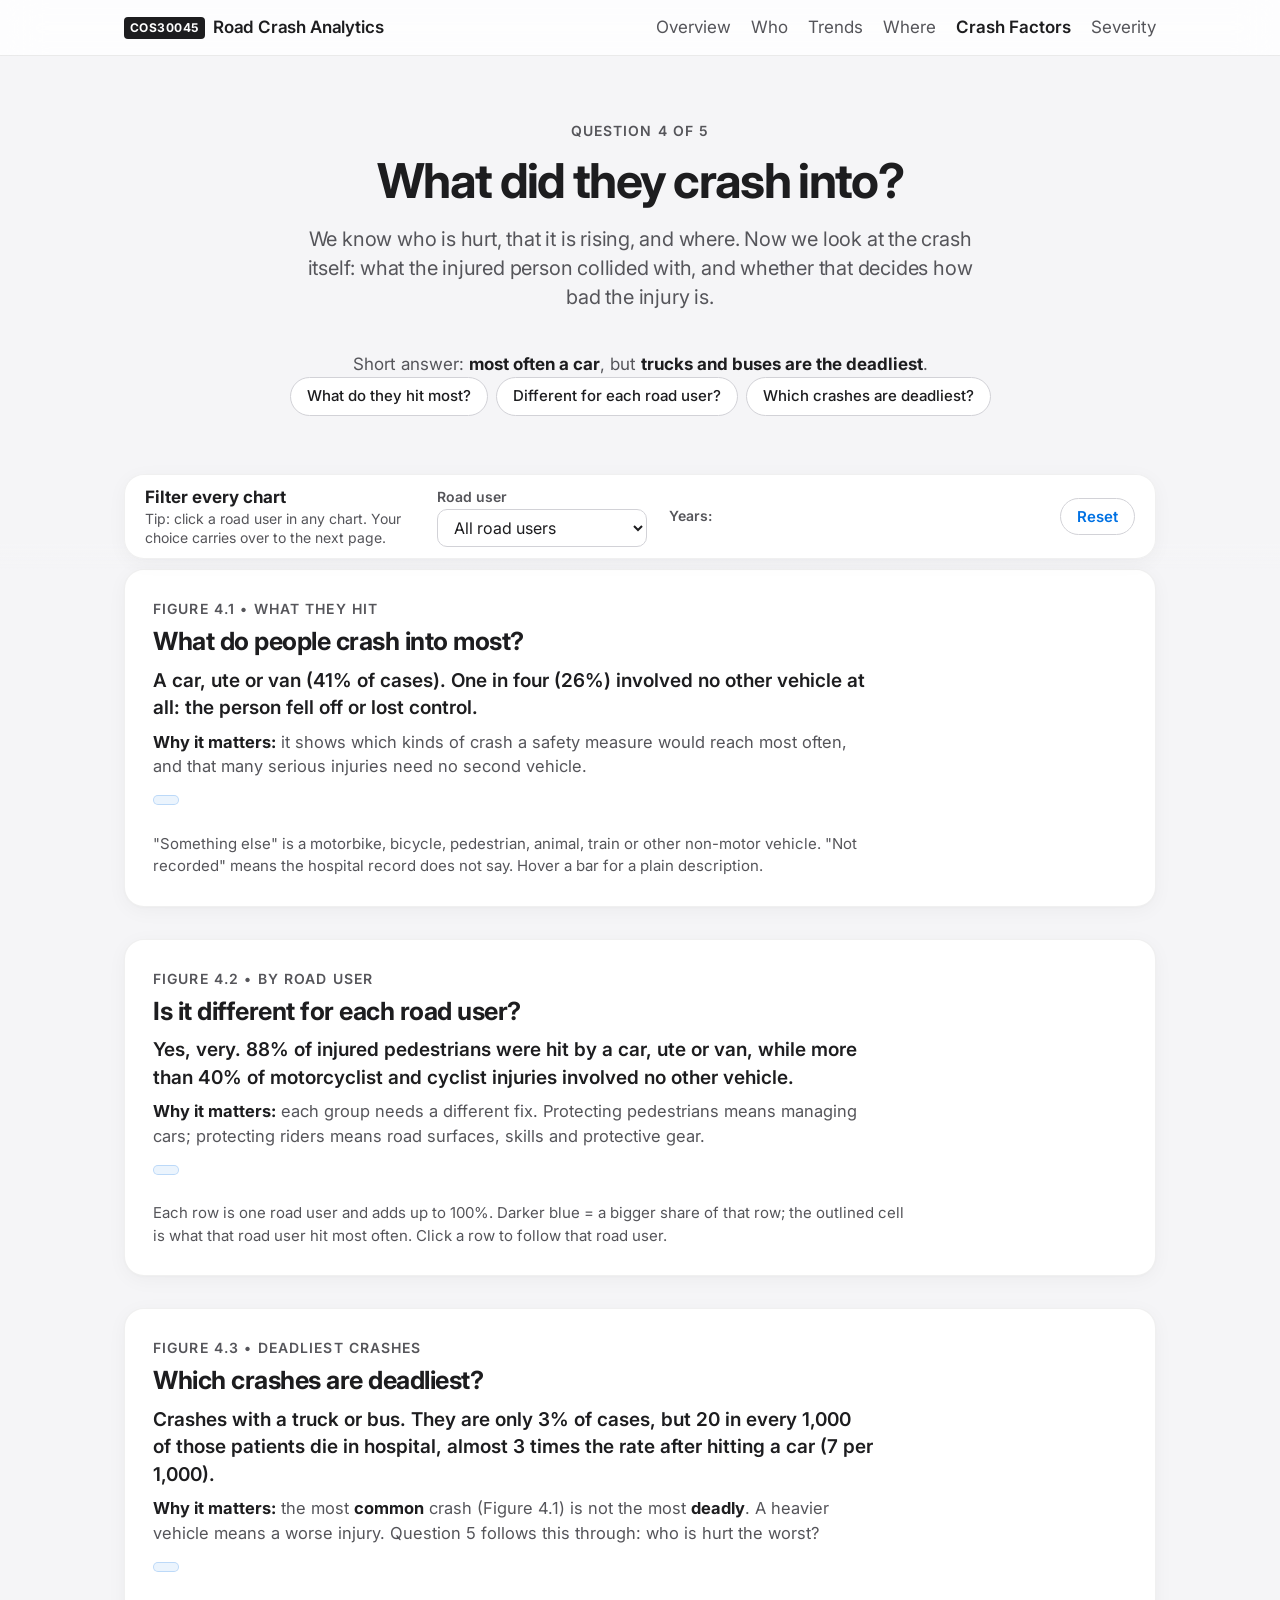
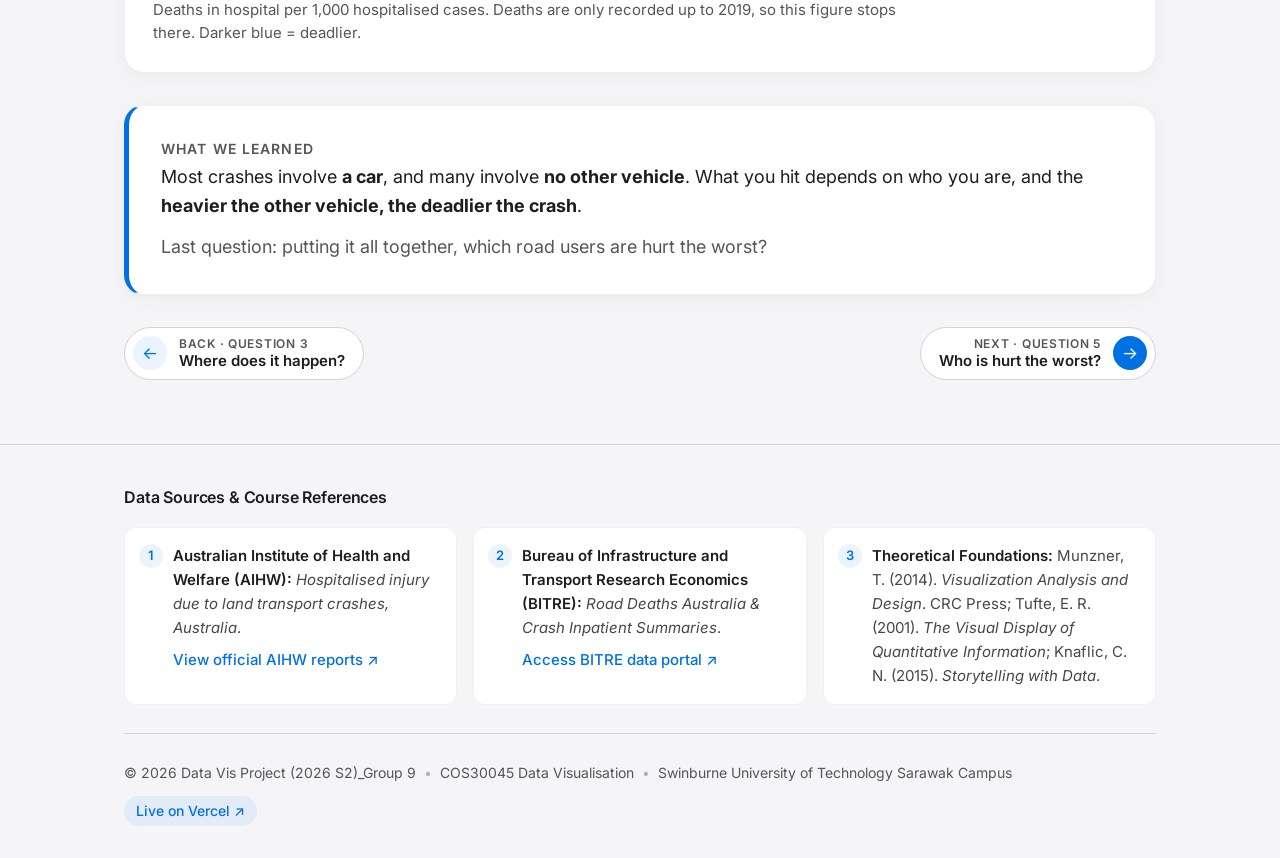
==== commit ff0283f4: "Merge pull request #8 from Y2S2-Ric0701/ricardo-knime Improvement to the Website" ====
--- a/src/crash-characteristics.html
+++ b/src/crash-characteristics.html
@@ -10,14 +10,12 @@
   <link rel="preconnect" href="https://fonts.googleapis.com" />
   <link rel="preconnect" href="https://fonts.gstatic.com" crossorigin />
   <link
-    href="https://fonts.googleapis.com/css2?family=Barlow+Condensed:wght@600;700&family=Public+Sans:wght@400;500;600;700&display=swap"
+    href="https://fonts.googleapis.com/css2?family=Inter:wght@400;500;600;700&display=swap"
     rel="stylesheet"
   />
 
-  <script src="js/theme.js"></script>
   <link rel="stylesheet" href="css/base.css" />
   <link rel="stylesheet" href="css/visualisations.css" />
-  <link rel="stylesheet" href="css/story.css" />
 </head>
 <body data-page="crash">
 
@@ -57,10 +55,10 @@
             <p class="figure-scope" data-road-user="filter" data-years="counts"></p>
           </div>
         </div>
-        <div class="responsive-svg-container" id="chart-collision-type" data-hint="{Hover} a bar for a plain description">
+        <div class="responsive-svg-container" id="chart-collision-type">
           <!-- D3 SVG injected here -->
         </div>
-        <p class="chart-note">"Something else" is a motorbike, bicycle, pedestrian, animal, train or other non-motor vehicle. "Not recorded" means the hospital record does not say.</p>
+        <p class="chart-note">"Something else" is a motorbike, bicycle, pedestrian, animal, train or other non-motor vehicle. "Not recorded" means the hospital record does not say. Hover a bar for a plain description.</p>
       </div>
     </section>
 
@@ -76,10 +74,10 @@
             <p class="figure-scope" data-road-user="highlight" data-years="counts"></p>
           </div>
         </div>
-        <div class="responsive-svg-container" id="chart-counterparty" data-hint="{Click} a row to follow that road user">
+        <div class="responsive-svg-container" id="chart-counterparty">
           <!-- D3 SVG injected here -->
         </div>
-        <p class="chart-note">Each row is one road user and adds up to 100%. <span class="when-light">Darker</span><span class="when-dark">Brighter</span> blue = a bigger share of that row; the outlined cell is what that road user hit most often.</p>
+        <p class="chart-note">Each row is one road user and adds up to 100%. Darker blue = a bigger share of that row; the outlined cell is what that road user hit most often. Click a row to follow that road user.</p>
       </div>
     </section>
 
@@ -118,13 +116,9 @@
 
   <script src="js/layout.js"></script>
   <script src="https://d3js.org/d3.v7.min.js"></script>
-  <script src="js/motion.js"></script>
-  <script src="js/highlight.js"></script>
-  <script src="js/detail-panel.js"></script>
   <script src="js/shared-constants.js"></script>
   <script src="js/site-data.js"></script>
   <script src="js/global-filter.js"></script>
-  <script src="js/data-table.js"></script>
   <script src="js/vis-components.js"></script>
   <script src="js/vis-story-charts.js"></script>
   <script src="js/charts-characteristics.js"></script>
--- a/src/css/base.css
+++ b/src/css/base.css
@@ -1,64 +1,32 @@
 /* ═══════════════════════════════════════════════════════════════
-   base.css – "Asphalt & Signal" design system baseline
-   Dark asphalt chrome (nav, heroes, footer), light paper canvas for
-   every chart. See UI_UX_improvement_plan.md §2 for the reasoning and
-   the contrast ratios. Story-specific components live in css/story.css.
-
-   The --apple-* names are kept as aliases so the existing rules below
-   pick up the new theme without a site-wide rename.
+   base.css – Apple Design System Baseline
+   Inspired by Apple (SF Pro, Cupertino Design Language, macOS/iOS)
    ═══════════════════════════════════════════════════════════════ */
 
-/* ── Theme tokens ───────────────────────────────────────────── */
+/* ── Apple Design Tokens ────────────────────────────────────── */
 :root {
-  /* Asphalt & Signal palette */
-  --asphalt:        #15191E;  /* hero, nav, footer, chapter bands */
-  --asphalt-2:      #222831;  /* raised surfaces on dark (tooltips, panels) */
-  --asphalt-line:   rgba(255, 255, 255, 0.12);
-  --lane:           #F5C518;  /* DECORATIVE ONLY – never inside a chart */
-  --paper:          #F7F5F0;  /* page canvas behind chart cards */
-  --surface:        #FFFFFF;  /* chart cards */
-  --ink:            #14171A;  /* 16.5:1 on paper */
-  --ink-2:          #4A5058;  /* 7.5:1 on paper */
-  --ink-on-dark:    #C9CED6;  /* 11.2:1 on asphalt */
-  --ink-on-dark-2:  #9AA3AF;  /* 6.9:1 on asphalt */
-  --story:          #D55E00;  /* story accent for MARKS (3.9:1 – not for text) */
-  --story-text:     #B34700;  /* story accent for TEXT (5.5:1 on white) */
-  --story-on-dark:  #FF8A3D;  /* accent text on asphalt (7.5:1) */
-  --link:           #0A5FC2;  /* 5.6:1 on paper */
-  --focus:          #1F6FEB;
-  --card-line:      #E6E2D8;
-
-  --font-display: "Barlow Condensed", "Arial Narrow", "Roboto Condensed", sans-serif;
-  --font-body:    "Public Sans", -apple-system, BlinkMacSystemFont, "Segoe UI", Roboto, Arial, sans-serif;
-
-  /* Motion tokens (plan §4) */
-  --dur-micro: 150ms;
-  --dur-ui:    250ms;
-  --dur-data:  600ms;
-  --dur-enter: 900ms;
-  --dur-zoom:  750ms;
-  --ease-out:  cubic-bezier(0.16, 1, 0.3, 1);
-  --ease-io:   cubic-bezier(0.65, 0, 0.35, 1);
-
-  /* Legacy aliases (pre-existing rules use these names) */
-  --apple-bg:              var(--paper);
-  --apple-surface:         var(--surface);
-  --apple-surface-subtle:  #FBFAF7;
-  --apple-card-border:     var(--card-line);
-  --apple-hairline:        #D9D4C8;
-
-  --apple-text-primary:    var(--ink);
-  --apple-text-secondary:  var(--ink-2);
-  --apple-text-tertiary:   #3A3F46;
-
-  --apple-blue:            var(--link);
-  --apple-blue-hover:      #084F9F;
-  --apple-blue-active:     #084F9F;
-  --apple-blue-subtle:     rgba(10, 95, 194, 0.08);
-
-  --apple-accent:          var(--story);
+  /* Apple Surface & Canvas Palette */
+  --apple-bg:              #f5f5f7;  /* Signature Apple light gray canvas */
+  --apple-surface:         #ffffff;  /* Pure white card surface */
+  --apple-surface-subtle:  #fafafa;
+  --apple-card-border:     rgba(0, 0, 0, 0.06);
+  --apple-hairline:        #d2d2d7;
+
+  /* Apple Typography Colors */
+  --apple-text-primary:    #1d1d1f;  /* Deep carbon black */
+  --apple-text-secondary: #55555a;  /* Apple neutral subtext */
+  --apple-text-tertiary: #46464b;
+
+  /* Apple System Accent Colors */
+  --apple-blue:            #0071e3;  /* Apple System Blue */
+  --apple-blue-hover:      #0077ed;
+  --apple-blue-active:     #006edb;
+  --apple-blue-subtle:     rgba(0, 113, 227, 0.08);
+
+  /* Storytelling & Attention Accents (Course Rules + Apple System Alert) */
+  --apple-accent:          #d55e00;  /* Bold vermillion / coral highlight */
   --apple-accent-subtle:   rgba(213, 94, 0, 0.1);
-  --apple-muted-baseline:  #888888;
+  --apple-muted-baseline:  #888888;  /* Muted slate baseline */
 
   /* Trend Badges */
   --badge-green-bg:        rgba(52, 199, 89, 0.12);
@@ -70,8 +38,9 @@
   --badge-neutral-bg:      rgba(118, 118, 128, 0.12);
   --badge-neutral-text:    #515154;
 
-  /* Body typography (legacy alias) */
-  --apple-font: var(--font-body);
+  /* Apple Typography Stack */
+  --apple-font: -apple-system, BlinkMacSystemFont, "SF Pro Display", "SF Pro Text",
+                "SF Pro", "Inter", "Helvetica Neue", Helvetica, Arial, sans-serif;
   --apple-mono: SFMono-Regular, Menlo, Monaco, Consolas, "Liberation Mono", monospace;
 
   /* Layout & Elevations */
@@ -1198,8 +1167,18 @@
   }
 }
 
-/* Collapsible menu: below 1000px the six links no longer fit on one line */
-@media (max-width: 1000px) {
+/* Tablet portrait & phones: collapsible menu */
+@media (max-width: 860px) {
+  .insight-row {
+    grid-template-columns: 1fr;
+    gap: 18px;
+  }
+  .hero-title {
+    font-size: 34px;
+  }
+  .conclusion-highlights {
+    grid-template-columns: 1fr;
+  }
   .apple-nav-toggle {
     display: flex;
   }
@@ -1232,20 +1211,6 @@
   }
   .apple-nav-links a:last-child {
     border-bottom: none;
-  }
-}
-
-/* Tablet portrait & phones */
-@media (max-width: 860px) {
-  .insight-row {
-    grid-template-columns: 1fr;
-    gap: 18px;
-  }
-  .hero-title {
-    font-size: 34px;
-  }
-  .conclusion-highlights {
-    grid-template-columns: 1fr;
   }
 }
 
--- a/src/css/visualisations.css
+++ b/src/css/visualisations.css
@@ -39,7 +39,7 @@
 
 /* Apple-style subtle horizontal guidelines */
 .grid line {
-  stroke: var(--c-grid);
+  stroke: rgba(0, 0, 0, 0.05);
   stroke-dasharray: 2 4;
   shape-rendering: crispEdges;
 }
@@ -96,7 +96,7 @@
 
 .dot-baseline {
   fill: var(--apple-muted-baseline);
-  stroke: var(--c-surface);
+  stroke: #ffffff;
   stroke-width: 1.5px;
   opacity: 0.6;
 }
@@ -121,7 +121,7 @@
 
 .dot-accent {
   fill: var(--apple-accent);
-  stroke: var(--c-surface);
+  stroke: #ffffff;
   stroke-width: 2px;
   r: 5px;
 }
@@ -156,7 +156,7 @@
 }
 
 .data-dot {
-  stroke: var(--c-surface);
+  stroke: #ffffff;
   stroke-width: 2px;
   transition: r var(--apple-transition-fast);
 }
@@ -221,62 +221,62 @@
    fades, tooltip position, data colours) stays in the JS. */
 .vis-chart .tick text {
   font-size: 13px;
-  fill: var(--c-ink-2);
+  fill: #55555a;
 }
 
 .vis-chart .axis-category .tick text {
   font-size: 13.5px;
   font-weight: 500;
-  fill: var(--c-ink);
+  fill: #1d1d1f;
 }
 
 .vis-chart .axis-label {
   font-size: 13.5px;
-  fill: var(--c-ink-2);
+  fill: #55555a;
 }
 
 .vis-chart .axis-title {
   font-size: 13px;
   font-weight: 500;
-  fill: var(--c-ink-2);
+  fill: #55555a;
 }
 
 .vis-chart .bar-label,
 .vis-chart .lollipop-label {
   font-size: 13px;
   font-weight: 600;
-  fill: var(--c-ink);
+  fill: #1d1d1f;
 }
 
 .vis-chart .legend-item text,
 .vis-chart .leg-item text {
   font-size: 13.5px;
-  fill: var(--c-ink);
+  fill: #1d1d1f;
 }
 
 .vis-chart .break-label {
   font-size: 11px;
-  fill: var(--c-ink-3);
+  fill: #64748b;
 }
 
 .vis-chart .chart-y-axis-title {
   font-family: var(--apple-font, sans-serif);
   font-size: 13px;
   font-weight: 600;
-  fill: var(--c-ink);
+  fill: #1d1d1f;
 }
 
 .vis-chart .quad-x-label,
 .vis-chart .quad-y-label {
   font-size: 12px;
   font-weight: 500;
-  fill: var(--c-ink-3);
+  fill: #64748b;
 }
 
 .vis-chart .cluster-tag {
   font-size: 12px;
   font-weight: 500;
-  fill: var(--c-ink-3);
+  fill: #64748b;
   cursor: pointer;
 }
 
@@ -285,7 +285,7 @@
   font-size: 12.5px;
   font-weight: 600;
   paint-order: stroke fill;
-  stroke: var(--c-surface);
+  stroke: #ffffff;
   stroke-width: 3.5px;
   stroke-linejoin: round;
   stroke-linecap: round;
@@ -312,11 +312,28 @@
   .axis-label { font-size: 14px; }
 }
 
-/* ── Small screens ──────────────────────────────────────────────
-   Charts built by vis-components.js / vis-story-charts.js draw at the
-   container's real width and switch to a phone layout below 560px
-   (BaseChart.COMPACT_PX), so they fit without sideways scrolling. */
+/* ── Small screens: keep component charts legible ──────────────
+   Charts built by vis-components.js use a fixed 850px viewBox. On narrow
+   screens they would shrink until the text is unreadable, so give them a
+   minimum width and let the reader swipe sideways instead. */
 @media (max-width: 760px) {
+  .responsive-svg-container:has(> svg.vis-chart) {
+    overflow-x: auto;
+    -webkit-overflow-scrolling: touch;
+    padding-bottom: 6px;
+  }
+  .responsive-svg-container > svg.vis-chart {
+    min-width: 680px;
+  }
+  .responsive-svg-container:has(> svg.vis-chart)::before {
+    content: "\2194  Swipe sideways to see the full chart";
+    position: sticky;
+    left: 0;
+    display: block;
+    margin-bottom: 8px;
+    font-size: 14px;
+    color: var(--apple-text-secondary);
+  }
   .tooltip {
     white-space: normal;
     max-width: calc(100vw - 24px);
@@ -324,31 +341,22 @@
 }
 
 /* ── Story charts (js/vis-story-charts.js) ─────────────────────── */
-/* Phone layout: category names above the bars, key under time charts */
-.vis-chart .rbar-name,
-.vis-chart .lollipop-name {
-  font-size: 13.5px; font-weight: 600; fill: var(--c-ink);
-  paint-order: stroke fill; stroke: var(--c-surface); stroke-width: 3px; stroke-linejoin: round;
-}
-.vis-chart .compact-key-text { font-size: 13px; font-weight: 600; fill: var(--c-ink); }
-.vis-chart .compact-key-item:focus { outline: none; }
-.vis-chart .compact-key-item:focus-visible rect:first-child { stroke: var(--focus, #1F6FEB); stroke-width: 2; rx: 4; }
-.vis-chart .empty-msg { font-size: 16px; font-weight: 600; fill: var(--c-ink-2); }
-.vis-chart .ref-label { font-size: 12.5px; font-weight: 600; fill: var(--c-ink); }
-.vis-chart .year-band-label { font-size: 12px; font-weight: 600; fill: var(--link); }
+.vis-chart .empty-msg { font-size: 16px; font-weight: 600; fill: #55555a; }
+.vis-chart .ref-label { font-size: 12.5px; font-weight: 600; fill: #1d1d1f; }
+.vis-chart .year-band-label { font-size: 12px; font-weight: 600; fill: #0071e3; }
 .vis-chart .total-label {
-  font-size: 14px; font-weight: 700; fill: var(--c-ink);
-  paint-order: stroke fill; stroke: var(--c-surface); stroke-width: 4px; stroke-linejoin: round;
+  font-size: 14px; font-weight: 700; fill: #1d1d1f;
+  paint-order: stroke fill; stroke: #ffffff; stroke-width: 4px; stroke-linejoin: round;
 }
 .vis-chart .area-end-label,
 .vis-chart .trend-end-label { font-size: 13.5px; font-weight: 600; }
 .vis-chart .trend-end-change { font-weight: 700; }
-.vis-chart .break-label { font-size: 12px; fill: var(--c-ink-3); }
-.vis-chart .pair-value { font-size: 12.5px; font-weight: 600; fill: var(--c-ink-3); }
+.vis-chart .break-label { font-size: 12px; fill: #475569; }
+.vis-chart .pair-value { font-size: 12.5px; font-weight: 600; fill: #64748b; }
 .vis-chart .pair-value-b { font-size: 13.5px; font-weight: 700; }
 .vis-chart .pair-ratio { font-size: 17px; font-weight: 700; }
-.vis-chart .pair-ratio-head { font-size: 12px; font-weight: 600; fill: var(--c-ink-2); }
-.vis-chart .pair-legend-text { font-size: 13px; fill: var(--c-ink); }
+.vis-chart .pair-ratio-head { font-size: 12px; font-weight: 600; fill: #55555a; }
+.vis-chart .pair-legend-text { font-size: 13px; fill: #1d1d1f; }
 .vis-chart .rbar-hit:focus,
 .vis-chart .lollipop-hitbox:focus,
 .vis-chart .pair-hit:focus { outline: none; }
@@ -363,21 +371,5 @@
 .vis-chart .trend-end-label,
 .vis-chart .area-end-label,
 .vis-chart .pair-value {
-  paint-order: stroke fill; stroke: var(--c-surface); stroke-width: 3.5px; stroke-linejoin: round;
-}
-
-/* ── On-chart annotations (plan §6.8) ───────────────────────── */
-.vis-chart .note-label {
-  font-size: 12.5px;
-  fill: var(--c-ink);
-  paint-order: stroke fill; stroke: var(--c-surface); stroke-width: 4px; stroke-linejoin: round;
-}
-.chart-annotation { transition: opacity 500ms ease; }
-.reveal-wait .chart-annotation,
-.is-entering .chart-annotation { opacity: 0; }
-@media (prefers-reduced-motion: reduce) { .chart-annotation { transition: none; } }
-
-/* Year brush on Figure 2.1 (drag along the axis) */
-.year-brush .overlay { cursor: ew-resize; }
-.year-brush .selection { fill: var(--link); fill-opacity: 0.14; stroke: var(--link); stroke-width: 1; shape-rendering: crispEdges; }
-.year-brush .handle { fill: var(--link); fill-opacity: 0.5; }
+  paint-order: stroke fill; stroke: #ffffff; stroke-width: 3.5px; stroke-linejoin: round;
+}
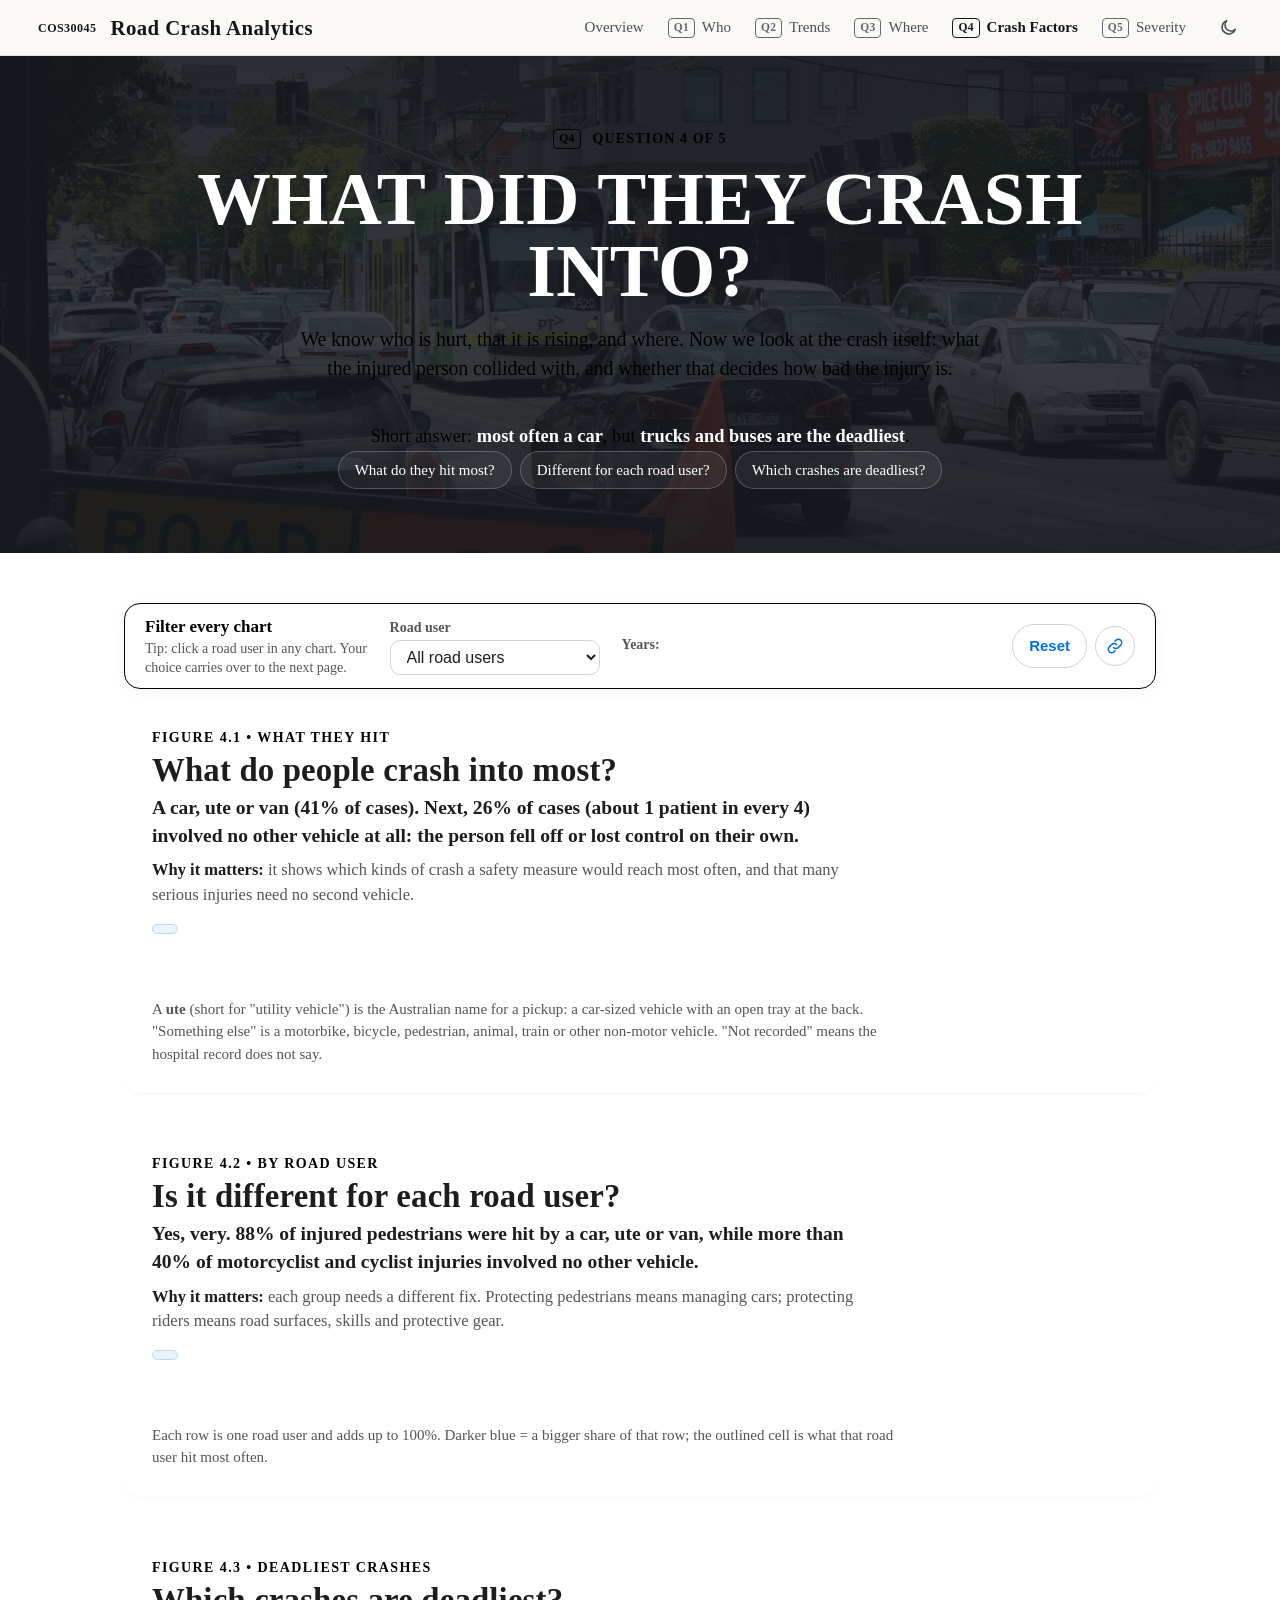
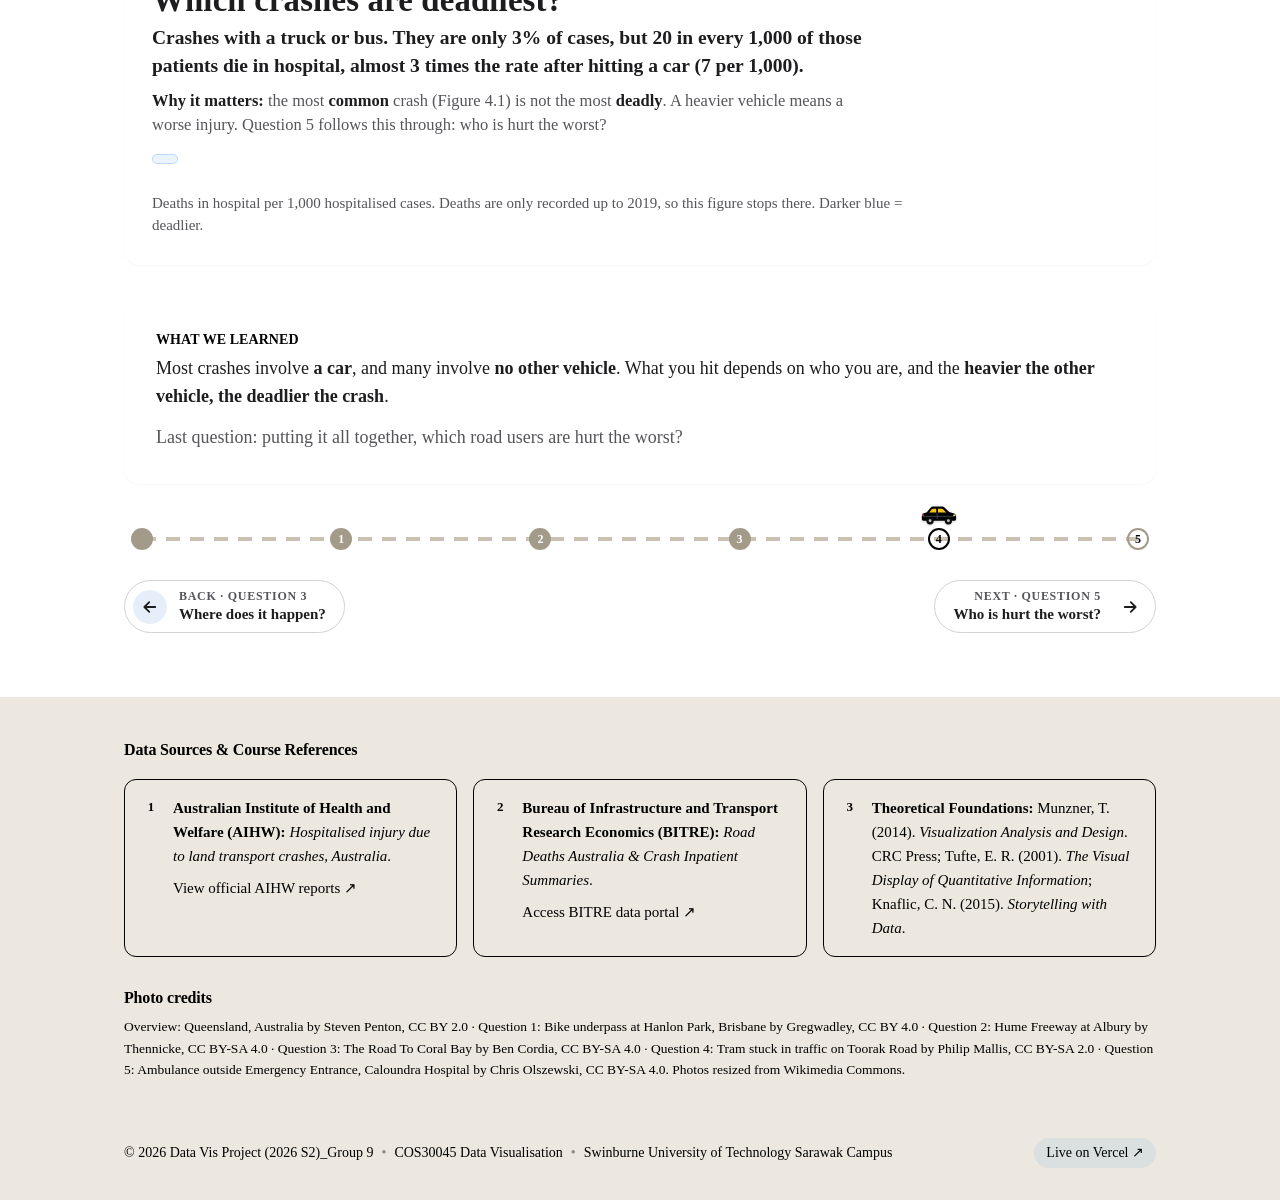
==== commit 16ed7991: "Add scrolly.js for interactive data visualization and where-you-fit.js for personalized user insight" ====
--- a/src/crash-characteristics.html
+++ b/src/crash-characteristics.html
@@ -10,12 +10,14 @@
   <link rel="preconnect" href="https://fonts.googleapis.com" />
   <link rel="preconnect" href="https://fonts.gstatic.com" crossorigin />
   <link
-    href="https://fonts.googleapis.com/css2?family=Inter:wght@400;500;600;700&display=swap"
+    href="https://fonts.googleapis.com/css2?family=Barlow+Condensed:wght@600;700&family=Public+Sans:wght@400;500;600;700&display=swap"
     rel="stylesheet"
   />
 
+  <script src="js/theme.js"></script>
   <link rel="stylesheet" href="css/base.css" />
   <link rel="stylesheet" href="css/visualisations.css" />
+  <link rel="stylesheet" href="css/story.css" />
 </head>
 <body data-page="crash">
 
@@ -50,15 +52,15 @@
           <div>
             <div class="section-kicker">Figure 4.1 &bull; What they hit</div>
             <h2 class="chart-card-title">What do people crash into most?</h2>
-            <p class="chart-card-answer">A car, ute or van (41% of cases). One in four (26%) involved no other vehicle at all: the person fell off or lost control. <span class="answer-note">(This sentence describes all road users, 2011–2021.)</span></p>
+            <p class="chart-card-answer">A car, ute or van (41% of cases). Next, 26% of cases (about 1 patient in every 4) involved no other vehicle at all: the person fell off or lost control on their own. <span class="answer-note">(This sentence describes all road users, 2011–2021.)</span></p>
             <p class="chart-card-why"><strong>Why it matters:</strong> it shows which kinds of crash a safety measure would reach most often, and that many serious injuries need no second vehicle.</p>
             <p class="figure-scope" data-road-user="filter" data-years="counts"></p>
           </div>
         </div>
-        <div class="responsive-svg-container" id="chart-collision-type">
+        <div class="responsive-svg-container" id="chart-collision-type" data-hint="{Hover} a bar for a plain description">
           <!-- D3 SVG injected here -->
         </div>
-        <p class="chart-note">"Something else" is a motorbike, bicycle, pedestrian, animal, train or other non-motor vehicle. "Not recorded" means the hospital record does not say. Hover a bar for a plain description.</p>
+        <p class="chart-note">A <strong>ute</strong> (short for "utility vehicle") is the Australian name for a pickup: a car-sized vehicle with an open tray at the back. "Something else" is a motorbike, bicycle, pedestrian, animal, train or other non-motor vehicle. "Not recorded" means the hospital record does not say.</p>
       </div>
     </section>
 
@@ -74,10 +76,10 @@
             <p class="figure-scope" data-road-user="highlight" data-years="counts"></p>
           </div>
         </div>
-        <div class="responsive-svg-container" id="chart-counterparty">
+        <div class="responsive-svg-container" id="chart-counterparty" data-hint="{Click} a row to follow that road user">
           <!-- D3 SVG injected here -->
         </div>
-        <p class="chart-note">Each row is one road user and adds up to 100%. Darker blue = a bigger share of that row; the outlined cell is what that road user hit most often. Click a row to follow that road user.</p>
+        <p class="chart-note">Each row is one road user and adds up to 100%. <span class="when-light">Darker</span><span class="when-dark">Brighter</span> blue = a bigger share of that row; the outlined cell is what that road user hit most often.</p>
       </div>
     </section>
 
@@ -116,9 +118,13 @@
 
   <script src="js/layout.js"></script>
   <script src="https://d3js.org/d3.v7.min.js"></script>
+  <script src="js/motion.js"></script>
+  <script src="js/highlight.js"></script>
+  <script src="js/detail-panel.js"></script>
   <script src="js/shared-constants.js"></script>
   <script src="js/site-data.js"></script>
   <script src="js/global-filter.js"></script>
+  <script src="js/data-table.js"></script>
   <script src="js/vis-components.js"></script>
   <script src="js/vis-story-charts.js"></script>
   <script src="js/charts-characteristics.js"></script>
--- a/src/css/visualisations.css
+++ b/src/css/visualisations.css
@@ -39,7 +39,7 @@
 
 /* Apple-style subtle horizontal guidelines */
 .grid line {
-  stroke: rgba(0, 0, 0, 0.05);
+  stroke: var(--c-grid);
   stroke-dasharray: 2 4;
   shape-rendering: crispEdges;
 }
@@ -96,7 +96,7 @@
 
 .dot-baseline {
   fill: var(--apple-muted-baseline);
-  stroke: #ffffff;
+  stroke: var(--c-surface);
   stroke-width: 1.5px;
   opacity: 0.6;
 }
@@ -121,7 +121,7 @@
 
 .dot-accent {
   fill: var(--apple-accent);
-  stroke: #ffffff;
+  stroke: var(--c-surface);
   stroke-width: 2px;
   r: 5px;
 }
@@ -156,7 +156,7 @@
 }
 
 .data-dot {
-  stroke: #ffffff;
+  stroke: var(--c-surface);
   stroke-width: 2px;
   transition: r var(--apple-transition-fast);
 }
@@ -221,62 +221,62 @@
    fades, tooltip position, data colours) stays in the JS. */
 .vis-chart .tick text {
   font-size: 13px;
-  fill: #55555a;
+  fill: var(--c-ink-2);
 }
 
 .vis-chart .axis-category .tick text {
   font-size: 13.5px;
   font-weight: 500;
-  fill: #1d1d1f;
+  fill: var(--c-ink);
 }
 
 .vis-chart .axis-label {
   font-size: 13.5px;
-  fill: #55555a;
+  fill: var(--c-ink-2);
 }
 
 .vis-chart .axis-title {
   font-size: 13px;
   font-weight: 500;
-  fill: #55555a;
+  fill: var(--c-ink-2);
 }
 
 .vis-chart .bar-label,
 .vis-chart .lollipop-label {
   font-size: 13px;
   font-weight: 600;
-  fill: #1d1d1f;
+  fill: var(--c-ink);
 }
 
 .vis-chart .legend-item text,
 .vis-chart .leg-item text {
   font-size: 13.5px;
-  fill: #1d1d1f;
+  fill: var(--c-ink);
 }
 
 .vis-chart .break-label {
   font-size: 11px;
-  fill: #64748b;
+  fill: var(--c-ink-3);
 }
 
 .vis-chart .chart-y-axis-title {
   font-family: var(--apple-font, sans-serif);
   font-size: 13px;
   font-weight: 600;
-  fill: #1d1d1f;
+  fill: var(--c-ink);
 }
 
 .vis-chart .quad-x-label,
 .vis-chart .quad-y-label {
   font-size: 12px;
   font-weight: 500;
-  fill: #64748b;
+  fill: var(--c-ink-3);
 }
 
 .vis-chart .cluster-tag {
   font-size: 12px;
   font-weight: 500;
-  fill: #64748b;
+  fill: var(--c-ink-3);
   cursor: pointer;
 }
 
@@ -285,7 +285,7 @@
   font-size: 12.5px;
   font-weight: 600;
   paint-order: stroke fill;
-  stroke: #ffffff;
+  stroke: var(--c-surface);
   stroke-width: 3.5px;
   stroke-linejoin: round;
   stroke-linecap: round;
@@ -312,28 +312,11 @@
   .axis-label { font-size: 14px; }
 }
 
-/* ── Small screens: keep component charts legible ──────────────
-   Charts built by vis-components.js use a fixed 850px viewBox. On narrow
-   screens they would shrink until the text is unreadable, so give them a
-   minimum width and let the reader swipe sideways instead. */
+/* ── Small screens ──────────────────────────────────────────────
+   Charts built by vis-components.js / vis-story-charts.js draw at the
+   container's real width and switch to a phone layout below 560px
+   (BaseChart.COMPACT_PX), so they fit without sideways scrolling. */
 @media (max-width: 760px) {
-  .responsive-svg-container:has(> svg.vis-chart) {
-    overflow-x: auto;
-    -webkit-overflow-scrolling: touch;
-    padding-bottom: 6px;
-  }
-  .responsive-svg-container > svg.vis-chart {
-    min-width: 680px;
-  }
-  .responsive-svg-container:has(> svg.vis-chart)::before {
-    content: "\2194  Swipe sideways to see the full chart";
-    position: sticky;
-    left: 0;
-    display: block;
-    margin-bottom: 8px;
-    font-size: 14px;
-    color: var(--apple-text-secondary);
-  }
   .tooltip {
     white-space: normal;
     max-width: calc(100vw - 24px);
@@ -341,22 +324,31 @@
 }
 
 /* ── Story charts (js/vis-story-charts.js) ─────────────────────── */
-.vis-chart .empty-msg { font-size: 16px; font-weight: 600; fill: #55555a; }
-.vis-chart .ref-label { font-size: 12.5px; font-weight: 600; fill: #1d1d1f; }
-.vis-chart .year-band-label { font-size: 12px; font-weight: 600; fill: #0071e3; }
+/* Phone layout: category names above the bars, key under time charts */
+.vis-chart .rbar-name,
+.vis-chart .lollipop-name {
+  font-size: 13.5px; font-weight: 600; fill: var(--c-ink);
+  paint-order: stroke fill; stroke: var(--c-surface); stroke-width: 3px; stroke-linejoin: round;
+}
+.vis-chart .compact-key-text { font-size: 13px; font-weight: 600; fill: var(--c-ink); }
+.vis-chart .compact-key-item:focus { outline: none; }
+.vis-chart .compact-key-item:focus-visible rect:first-child { stroke: var(--focus, #1F6FEB); stroke-width: 2; rx: 4; }
+.vis-chart .empty-msg { font-size: 16px; font-weight: 600; fill: var(--c-ink-2); }
+.vis-chart .ref-label { font-size: 12.5px; font-weight: 600; fill: var(--c-ink); }
+.vis-chart .year-band-label { font-size: 12px; font-weight: 600; fill: var(--link); }
 .vis-chart .total-label {
-  font-size: 14px; font-weight: 700; fill: #1d1d1f;
-  paint-order: stroke fill; stroke: #ffffff; stroke-width: 4px; stroke-linejoin: round;
+  font-size: 14px; font-weight: 700; fill: var(--c-ink);
+  paint-order: stroke fill; stroke: var(--c-surface); stroke-width: 4px; stroke-linejoin: round;
 }
 .vis-chart .area-end-label,
 .vis-chart .trend-end-label { font-size: 13.5px; font-weight: 600; }
 .vis-chart .trend-end-change { font-weight: 700; }
-.vis-chart .break-label { font-size: 12px; fill: #475569; }
-.vis-chart .pair-value { font-size: 12.5px; font-weight: 600; fill: #64748b; }
+.vis-chart .break-label { font-size: 12px; fill: var(--c-ink-3); }
+.vis-chart .pair-value { font-size: 12.5px; font-weight: 600; fill: var(--c-ink-3); }
 .vis-chart .pair-value-b { font-size: 13.5px; font-weight: 700; }
 .vis-chart .pair-ratio { font-size: 17px; font-weight: 700; }
-.vis-chart .pair-ratio-head { font-size: 12px; font-weight: 600; fill: #55555a; }
-.vis-chart .pair-legend-text { font-size: 13px; fill: #1d1d1f; }
+.vis-chart .pair-ratio-head { font-size: 12px; font-weight: 600; fill: var(--c-ink-2); }
+.vis-chart .pair-legend-text { font-size: 13px; fill: var(--c-ink); }
 .vis-chart .rbar-hit:focus,
 .vis-chart .lollipop-hitbox:focus,
 .vis-chart .pair-hit:focus { outline: none; }
@@ -371,5 +363,22 @@
 .vis-chart .trend-end-label,
 .vis-chart .area-end-label,
 .vis-chart .pair-value {
-  paint-order: stroke fill; stroke: #ffffff; stroke-width: 3.5px; stroke-linejoin: round;
-}
+  paint-order: stroke fill; stroke: var(--c-surface); stroke-width: 3.5px; stroke-linejoin: round;
+}
+
+/* ── On-chart annotations (plan §6.8) ───────────────────────── */
+.vis-chart .note-label {
+  font-size: 12.5px;
+  fill: var(--c-ink);
+  paint-order: stroke fill; stroke: var(--c-surface); stroke-width: 4px; stroke-linejoin: round;
+}
+.chart-annotation { transition: opacity 500ms ease; }
+.reveal-wait .chart-annotation,
+.is-entering .chart-annotation { opacity: 0; }
+@media (prefers-reduced-motion: reduce) { .chart-annotation { transition: none; } }
+
+/* Year brush on Figure 2.1 (drag along the axis) */
+.year-brush .overlay { cursor: ew-resize; }
+.year-brush .selection { fill: var(--link); fill-opacity: 0.14; stroke: var(--link); stroke-width: 1; shape-rendering: crispEdges; }
+.year-brush .handle { fill: var(--link); fill-opacity: 0.5; }
+.vis-chart .trend-end-tag { font-weight: 600; font-size: 12.5px; letter-spacing: 0.01em; }
--- a/src/css/story.css
+++ b/src/css/story.css
@@ -0,0 +1,1462 @@
+/* ═══════════════════════════════════════════════════════════════
+   story.css – "Asphalt & Signal" storytelling layer
+   COS30045 Data Visualisation Project
+
+   Loaded after base.css and visualisations.css. Restyles the chrome
+   (nav, heroes, cards, footer) and adds the Tier 1 story components:
+   home hero unit chart, live clock, key-number sparklines, reading
+   progress, route stepper, hint chips, map zoom controls, Play button,
+   sliding segmented-control pill and chart entrance animations.
+   Tokens are defined in base.css :root. Plan: UI_UX_improvement_plan.md
+   ═══════════════════════════════════════════════════════════════ */
+
+/* ── Typography ─────────────────────────────────────────────── */
+body {
+  font-family: var(--font-body);
+  background-color: var(--paper);
+  color: var(--ink);
+}
+
+.hero-title,
+.section-heading,
+.apple-card-title,
+.chart-card-title,
+.question-card-title,
+.callout-number,
+.insight-number,
+.page-summary .section-kicker {
+  font-family: var(--font-display);
+  letter-spacing: 0.005em;
+}
+
+.section-heading,
+.apple-card-title { font-weight: 600; font-size: clamp(1.9rem, 3.6vw, 2.6rem); line-height: 1.05; }
+.chart-card-title { font-weight: 600; font-size: clamp(1.6rem, 2.8vw, 2.05rem); line-height: 1.1; }
+.question-card-title { font-weight: 600; font-size: 1.6rem; line-height: 1.1; }
+
+/* The one-line answer is the takeaway: boldest text on the card */
+.chart-card-answer { font-size: 1.22rem; font-weight: 600; }
+
+.section-kicker,
+.card-eyebrow,
+.insight-kicker {
+  color: var(--story-text);
+  letter-spacing: 0.1em;
+}
+
+/* Digits line up in charts, tooltips and key numbers */
+.vis-chart text,
+.responsive-svg-container text,
+.tooltip,
+.callout-number,
+.insight-number,
+.trend-badge {
+  font-variant-numeric: tabular-nums;
+}
+
+/* One focus ring for everything (never removed) */
+:focus-visible {
+  outline: 3px solid var(--focus);
+  outline-offset: 2px;
+}
+
+a { color: var(--link); }
+
+/* ── Navigation on asphalt ──────────────────────────────────── */
+.apple-nav {
+  background: rgba(21, 25, 30, 0.94);
+  border-bottom: 1px solid var(--asphalt-line);
+}
+
+/* Full-bleed bar: brand hugs the left edge, links the right edge */
+.apple-nav-inner {
+  max-width: none;
+  padding-left: clamp(16px, 2.5vw, 40px);
+  padding-right: clamp(16px, 2.5vw, 40px);
+}
+
+.apple-nav-brand,
+.apple-brand-title { color: #ffffff; }
+.apple-nav-brand { font-family: var(--font-display); font-size: 1.3rem; font-weight: 600; letter-spacing: 0.02em; }
+.apple-nav-brand:hover { color: #ffffff; }
+.apple-brand-badge {
+  background: var(--lane);
+  color: var(--asphalt);
+  font-family: var(--font-body);
+}
+
+.apple-nav-links { gap: 4px; align-items: center; }
+.apple-nav-links a {
+  display: inline-flex;
+  align-items: center;
+  gap: 7px;
+  font-size: 15px;
+  color: var(--ink-on-dark);
+  padding: 7px 10px;
+  border-radius: 8px;
+  transition: background var(--dur-micro), color var(--dur-micro);
+}
+.apple-nav-links a:hover { color: #ffffff; background: rgba(255, 255, 255, 0.07); }
+.apple-nav-links a.active { color: #ffffff; font-weight: 600; }
+
+/* Kilometre-marker badge: "Q3" */
+.km {
+  display: inline-flex;
+  align-items: center;
+  justify-content: center;
+  min-width: 26px;
+  height: 20px;
+  padding: 0 5px;
+  border: 1.5px solid currentColor;
+  border-radius: 4px;
+  font-family: var(--font-body);
+  font-size: 11.5px;
+  font-weight: 700;
+  line-height: 1;
+  letter-spacing: 0.02em;
+  opacity: 0.85;
+}
+.apple-nav-links a.active .km {
+  background: var(--lane);
+  border-color: var(--lane);
+  color: var(--asphalt);
+  opacity: 1;
+}
+
+.apple-nav-toggle span { background: #ffffff; }
+
+/* Reading progress: a lane line that fills as you scroll */
+.read-progress {
+  position: absolute;
+  left: 0;
+  right: 0;
+  bottom: -1px;
+  height: 3px;
+  pointer-events: none;
+}
+.read-progress span {
+  display: block;
+  height: 100%;
+  background: var(--lane);
+  transform-origin: 0 50%;
+  transform: scaleX(0);
+}
+
+@media (max-width: 1000px) {
+  .apple-nav-links,
+  .apple-nav.nav-open {
+    background: var(--asphalt);
+  }
+  .apple-nav-links { border-bottom: 1px solid var(--asphalt-line); }
+  .apple-nav-links a { border-bottom-color: var(--asphalt-line); padding: 14px 8px; }
+}
+
+/* ── Heroes on asphalt (every page) ─────────────────────────── */
+.apple-hero {
+  position: relative;
+  overflow: hidden;
+  background: var(--asphalt);
+  color: var(--ink-on-dark);
+  padding: 72px 0 64px;
+  margin-bottom: 40px;
+  isolation: isolate;
+}
+
+/* Dashed centre line along the bottom of every hero */
+.apple-hero::after {
+  content: "";
+  position: absolute;
+  left: 0;
+  right: 0;
+  bottom: 22px;
+  height: 4px;
+  background: repeating-linear-gradient(90deg, var(--lane) 0 46px, transparent 46px 86px);
+  background-position-x: var(--lane-shift, 0px);   /* drifts on scroll: js/layout.js */
+  opacity: 0.85;
+  z-index: -1;
+}
+
+.apple-hero .hero-eyebrow { color: var(--ink-on-dark-2); }
+.apple-hero .hero-title {
+  color: #ffffff;
+  font-size: clamp(2.6rem, 6.5vw, 4.6rem);
+  font-weight: 700;
+  line-height: 0.98;
+  text-transform: uppercase;
+  max-width: 900px;
+}
+.apple-hero .hero-subtitle { color: var(--ink-on-dark); }
+.apple-hero .hero-subtitle strong,
+.apple-hero .hero-bridge strong { color: #ffffff; }
+.apple-hero .hero-bridge { color: var(--ink-on-dark); font-size: 1.15rem; }
+.apple-hero .hero-meta { color: var(--ink-on-dark-2); }
+.apple-hero .hero-meta a { color: var(--lane); }
+
+.apple-hero a.hero-chip {
+  color: #ffffff;
+  background: rgba(255, 255, 255, 0.06);
+  border-color: rgba(255, 255, 255, 0.22);
+}
+.apple-hero a.hero-chip:hover {
+  color: var(--asphalt);
+  background: var(--lane);
+  border-color: var(--lane);
+}
+
+/* ── Hero photos (asset/, credits in the footer) ─────────────
+   The photo sits under a heavy asphalt wash so white text keeps its
+   contrast. 1600px for normal screens; 3840px for 4K / high-density. */
+.apple-hero {
+  --hero-shade: linear-gradient(180deg, rgba(21, 25, 30, 0.9) 0%, rgba(21, 25, 30, 0.84) 55%, rgba(21, 25, 30, 0.94) 100%);
+  background-image: var(--hero-shade), var(--hero-photo, none);
+  background-size: cover;
+  background-position: var(--hero-pos, center);
+  background-repeat: no-repeat;
+}
+@media (min-width: 1700px), (min-width: 900px) and (min-resolution: 1.5dppx) {
+  .apple-hero { background-image: var(--hero-shade), var(--hero-photo-4k, var(--hero-photo, none)); }
+}
+.story-hero {
+  --hero-shade: linear-gradient(90deg, rgba(21, 25, 30, 0.95) 0%, rgba(21, 25, 30, 0.88) 50%, rgba(21, 25, 30, 0.8) 100%);
+}
+body[data-page="home"]     { --hero-photo: url("../asset/hero-outback-road-1600.jpg"); --hero-photo-4k: url("../asset/hero-outback-road-3840.jpg"); --hero-pos: center 70%; }
+body[data-page="who"]      { --hero-photo: url("../asset/q1-cyclist-1600.jpg");        --hero-photo-4k: url("../asset/q1-cyclist-3840.jpg"); }
+body[data-page="trends"]   { --hero-photo: url("../asset/q2-freeway-1600.jpg");        --hero-photo-4k: url("../asset/q2-freeway-3840.jpg"); }
+body[data-page="where"]    { --hero-photo: url("../asset/q3-coral-bay-road-1600.jpg"); --hero-photo-4k: url("../asset/q3-coral-bay-road-3840.jpg"); }
+body[data-page="crash"]    { --hero-photo: url("../asset/q4-traffic-1600.jpg");        --hero-photo-4k: url("../asset/q4-traffic-3840.jpg"); }
+body[data-page="severity"] { --hero-photo: url("../asset/q5-ambulance-1600.jpg");      --hero-photo-4k: url("../asset/q5-ambulance-3840.jpg"); }
+
+/* Question cards: photo across the top of the card */
+.question-card { overflow: hidden; }
+.question-card-img {
+  display: block;
+  width: calc(100% + 44px);
+  max-width: none;
+  height: 132px;
+  margin: -24px -22px 16px;
+  object-fit: cover;
+  filter: saturate(0.9);
+  transition: transform var(--dur-ui) var(--ease-out), filter var(--dur-ui);
+}
+.question-card:hover .question-card-img { transform: scale(1.04); filter: saturate(1.05); }
+
+/* Footer: photo credits */
+.photo-credits { font-size: 13.5px; line-height: 1.6; color: var(--ink-on-dark-2); }
+.photo-credits .footer-references-title { margin-bottom: 6px; }
+.photo-credits a { color: #8AB4F8; }
+
+/* Question pages: "Q3 · Question 3 of 5" marker above the title */
+.apple-hero .hero-eyebrow .km { color: var(--lane); opacity: 1; margin-right: 4px; }
+
+/* ── Home hero: hook + unit chart ───────────────────────────── */
+.story-hero { text-align: left; padding: 64px 0 88px; }
+.story-hero .hero-grid {
+  display: grid;
+  grid-template-columns: minmax(0, 1.05fr) minmax(0, 1fr);
+  gap: 48px;
+  align-items: center;
+}
+.story-hero .hero-eyebrow,
+.story-hero .hero-chips { justify-content: flex-start; }
+.story-hero .hero-eyebrow { flex-wrap: wrap; font-size: 12.5px; gap: 2px 8px; }
+.story-hero .hero-subtitle,
+.story-hero .hero-title { margin-left: 0; margin-right: 0; }
+
+.hero-title-kicker {
+  display: block;
+  font-family: var(--font-body);
+  font-size: 1rem;
+  font-weight: 600;
+  letter-spacing: 0.08em;
+  color: var(--lane);
+  margin-bottom: 14px;
+}
+.hero-title-hook { display: block; }
+.hero-title-hook em { font-style: normal; color: var(--story-on-dark); }
+
+.hero-units {
+  margin: 0;
+  background: rgba(255, 255, 255, 0.03);
+  border: 1px solid var(--asphalt-line);
+  border-radius: 18px;
+  padding: 22px 22px 18px;
+}
+.hero-units-title {
+  font-family: var(--font-display);
+  font-size: 1.35rem;
+  font-weight: 600;
+  color: #ffffff;
+  letter-spacing: 0.02em;
+  margin-bottom: 4px;
+}
+.hero-units-sub { font-size: 0.95rem; color: var(--ink-on-dark-2); margin-bottom: 14px; }
+#hero-unit-chart svg { width: 100%; height: auto; display: block; overflow: visible; }
+#hero-unit-chart .unit { cursor: pointer; transition: opacity var(--dur-micro); }
+#hero-unit-chart .unit:focus { outline: none; }
+#hero-unit-chart.is-hovering .unit:not(.is-on) { opacity: 0.18; }
+
+.unit-legend {
+  display: flex;
+  flex-wrap: wrap;
+  gap: 6px 14px;
+  margin-top: 14px;
+  padding: 0;
+  list-style: none;
+}
+.unit-legend button {
+  all: unset;
+  display: inline-flex;
+  align-items: center;
+  gap: 7px;
+  font-size: 0.9rem;
+  color: var(--ink-on-dark);
+  cursor: pointer;
+  border-radius: 6px;
+  padding: 2px 4px;
+}
+.unit-legend button:focus-visible { outline: 2px solid var(--lane); }
+.unit-legend button:hover,
+.unit-legend button.is-on { color: #ffffff; }
+.unit-legend .dot { width: 11px; height: 11px; border-radius: 50%; flex-shrink: 0; }
+.unit-legend .n { color: var(--ink-on-dark-2); font-variant-numeric: tabular-nums; }
+
+@media (max-width: 900px) {
+  .story-hero .hero-grid { grid-template-columns: 1fr; gap: 32px; }
+}
+
+/* ── Cards on paper ─────────────────────────────────────────── */
+.apple-card,
+.apple-chart-card,
+.callout-card,
+.question-card,
+.filter-wrapper {
+  border: 1px solid var(--card-line);
+  box-shadow: 0 1px 2px rgba(20, 23, 26, 0.04);
+  border-radius: 16px;
+}
+.question-card,
+.callout-card {
+  transition: transform var(--dur-ui) var(--ease-out), border-color var(--dur-ui), box-shadow var(--dur-ui);
+}
+.question-card:hover,
+.callout-card:hover {
+  transform: translateY(-2px);
+  border-color: #C9C2B2;
+  box-shadow: 0 10px 24px rgba(20, 23, 26, 0.07);
+}
+.question-card .card-eyebrow { display: flex; align-items: center; gap: 8px; }
+
+.explore-group {
+  background: rgba(10, 95, 194, 0.035);
+  border-color: rgba(10, 95, 194, 0.16);
+}
+
+/* ── Key numbers: road-sign cards with sparklines ───────────── */
+.callout-card { position: relative; overflow: hidden; padding-top: 28px; }
+.callout-card::before {
+  content: "";
+  position: absolute;
+  left: 0; right: 0; top: 0;
+  height: 6px;
+  background: repeating-linear-gradient(90deg, var(--asphalt) 0 22px, var(--lane) 22px 34px);
+}
+.callout-number {
+  font-size: clamp(3rem, 6vw, 3.9rem);
+  font-weight: 700;
+  line-height: 0.95;
+  margin-bottom: 10px;
+}
+.callout-spark { height: 40px; margin: 0 0 14px; }
+.callout-spark svg { width: 100%; height: 40px; display: block; overflow: visible; }
+.callout-spark .spark-cap { font-size: 11px; fill: var(--ink-2); }
+
+.trend-badge.trend-up,
+.trend-badge.trend-alert { color: var(--story-text); }
+.trend-badge.trend-up::before,
+.trend-badge.trend-alert::before { content: "▲"; font-size: 0.7em; margin-right: 5px; }
+
+.insight-number { font-size: clamp(3.4rem, 7vw, 4.6rem); font-weight: 700; }
+
+/* ── Global filter bar ──────────────────────────────────────── */
+.global-filter-wrap {
+  top: 56px;
+  background: linear-gradient(var(--paper) 75%, rgba(247, 245, 240, 0));
+}
+.global-filter { border-color: var(--card-line); border-radius: 16px; }
+
+.gf-play {
+  display: inline-flex;
+  align-items: center;
+  gap: 7px;
+  min-height: 44px;
+  padding: 8px 16px 8px 12px;
+  border-radius: 999px;
+  border: 1px solid var(--asphalt);
+  background: var(--asphalt);
+  color: #ffffff;
+  font-family: var(--font-body);
+  font-size: 15px;
+  font-weight: 600;
+  cursor: pointer;
+  transition: transform var(--dur-micro), background var(--dur-micro);
+}
+.gf-play:hover { background: #2C333D; }
+.gf-play:active { transform: scale(0.97); }
+.gf-play svg { width: 16px; height: 16px; }
+.gf-play[aria-pressed="true"] { background: var(--story-text); border-color: var(--story-text); }
+.gf-reset { min-height: 44px; }
+.gf-actions { display: flex; align-items: center; gap: 8px; }
+.gf-title { flex: 1 1 170px; }
+.gf-years { flex: 1 1 280px; max-width: 380px; }
+.visually-hidden {
+  position: absolute !important;
+  width: 1px; height: 1px;
+  overflow: hidden;
+  clip: rect(0 0 0 0);
+  white-space: nowrap;
+}
+
+/* ── Sliding pill on segmented controls ─────────────────────── */
+.apple-segmented-control.has-pill { position: relative; isolation: isolate; }
+.apple-segmented-control.has-pill .filter-btn.active { background: transparent; box-shadow: none; }
+.seg-pill {
+  position: absolute;
+  top: 0;
+  left: 0;
+  z-index: -1;
+  background: #ffffff;
+  border-radius: var(--apple-radius-pill);
+  box-shadow: 0 2px 6px rgba(0, 0, 0, 0.12), 0 1px 2px rgba(0, 0, 0, 0.04);
+  transition: transform var(--dur-ui) var(--ease-out), width var(--dur-ui) var(--ease-out), height var(--dur-ui) var(--ease-out);
+  pointer-events: none;
+}
+.jurisdiction-control .seg-pill { border-radius: 10px; }
+.filter-btn { transition: color var(--dur-micro), transform var(--dur-micro); }
+.filter-btn:active { transform: scale(0.97); }
+.filter-btn:hover { opacity: 1; color: var(--link); }
+
+/* ── Hint chips (replace "hover here" paragraphs) ───────────── */
+.hint-row {
+  display: flex;
+  justify-content: flex-end;
+  margin: -6px 0 8px;
+  min-height: 30px;
+}
+.hint-chip {
+  display: inline-flex;
+  align-items: center;
+  gap: 7px;
+  padding: 5px 12px 5px 9px;
+  border-radius: 999px;
+  background: var(--asphalt);
+  color: #ffffff;
+  font-size: 13.5px;
+  font-weight: 500;
+  pointer-events: none;
+  transition: opacity var(--dur-ui), transform var(--dur-ui) var(--ease-out);
+}
+.hint-chip svg { width: 15px; height: 15px; color: var(--lane); flex-shrink: 0; }
+.hint-chip.is-pulsing { animation: hint-pulse 1.6s var(--ease-io) 2; }
+.hint-chip.is-done { opacity: 0; transform: translateY(-4px); }
+@keyframes hint-pulse {
+  0%, 100% { box-shadow: 0 0 0 0 rgba(245, 197, 24, 0); }
+  40%      { box-shadow: 0 0 0 6px rgba(245, 197, 24, 0.35); }
+}
+
+/* ── Map zoom (Figure 3.1) ──────────────────────────────────── */
+#chart-state-territory { position: relative; }
+#chart-state-territory svg { touch-action: pan-y; }
+.map-state { transition: opacity var(--dur-ui); }
+.map-zoom-controls {
+  position: absolute;
+  top: 6px;
+  right: 6px;
+  display: flex;
+  flex-direction: column;
+  gap: 6px;
+  z-index: 2;
+}
+.map-zoom-controls button {
+  width: 44px;
+  height: 44px;
+  display: inline-flex;
+  align-items: center;
+  justify-content: center;
+  border-radius: 10px;
+  border: 1px solid var(--card-line);
+  background: #ffffff;
+  color: var(--ink);
+  font-family: var(--font-body);
+  font-size: 22px;
+  font-weight: 500;
+  line-height: 1;
+  cursor: pointer;
+  box-shadow: 0 1px 3px rgba(0, 0, 0, 0.08);
+  transition: background var(--dur-micro), transform var(--dur-micro);
+}
+.map-zoom-controls button:hover { background: var(--paper); }
+.map-zoom-controls button:active { transform: scale(0.95); }
+.map-zoom-controls button:disabled { opacity: 0.4; cursor: default; }
+.map-zoom-controls svg { width: 20px; height: 20px; }
+/* Phones: the buttons would cover the call-outs, so they sit in a row under the map */
+@media (max-width: 600px) {
+  .map-zoom-controls { position: static; flex-direction: row; justify-content: flex-end; margin-top: 4px; }
+}
+.map-year-mark {
+  font-family: var(--font-display);
+  font-weight: 700;
+  fill: var(--ink);
+  opacity: 0.12;
+  pointer-events: none;
+}
+.map-zoom-status {
+  position: absolute;
+  left: 8px;
+  top: 8px;
+  padding: 4px 10px;
+  border-radius: 999px;
+  background: var(--asphalt);
+  color: #ffffff;
+  font-size: 13px;
+  font-weight: 600;
+  opacity: 0;
+  transition: opacity var(--dur-ui);
+  pointer-events: none;
+}
+.map-zoom-status.is-on { opacity: 1; }
+
+/* ── Tooltip on asphalt ─────────────────────────────────────── */
+.tooltip {
+  background: rgba(34, 40, 49, 0.97);
+  border: 1px solid rgba(255, 255, 255, 0.1);
+  border-radius: 12px;
+  font-family: var(--font-body);
+  box-shadow: 0 14px 36px rgba(0, 0, 0, 0.28);
+  transform: translateY(4px);
+  transition: opacity var(--dur-micro), transform var(--dur-micro) var(--ease-out);
+}
+.tooltip.visible { transform: translateY(0); }
+.tooltip-title { font-weight: 700; }
+.tooltip-row { color: var(--ink-on-dark); }
+.tooltip-accent { color: var(--story-on-dark); }
+
+/* ── Chart entrance (motion.js adds .reveal-wait before it plays) ── */
+.reveal-wait svg { opacity: 0; }
+
+/* ── Page stepper: road strip with one stop per page ────────── */
+.route {
+  position: relative;
+  margin: 0 auto 18px;
+  padding: 0 18px;
+  height: 46px;
+}
+.route-road {
+  position: absolute;
+  left: 18px;
+  right: 18px;
+  top: 21px;
+  height: 4px;
+  background: repeating-linear-gradient(90deg, #C9C2B2 0 14px, transparent 14px 24px);
+}
+[data-theme="dark"] .route-road { background: repeating-linear-gradient(90deg, #4A5562 0 14px, transparent 14px 24px); }
+[data-theme="dark"] .route-stop { border-color: #56606D; }
+[data-theme="dark"] .route-stop.is-done { background: #56606D; border-color: #56606D; color: #E7EAEE; }
+.route-stop {
+  position: absolute;
+  top: 12px;
+  transform: translateX(-50%);
+  width: 22px;
+  height: 22px;
+  border-radius: 50%;
+  background: var(--paper);
+  border: 2px solid #A39B89;
+  display: flex;
+  align-items: center;
+  justify-content: center;
+  font-family: var(--font-display);
+  font-size: 12px;
+  font-weight: 700;
+  color: var(--ink-2);
+  text-decoration: none;
+  transition: transform var(--dur-micro), border-color var(--dur-micro);
+}
+.route-stop:hover { text-decoration: none; transform: translateX(-50%) scale(1.15); border-color: var(--ink); color: var(--ink); }
+.route-stop.is-done { background: #A39B89; color: #ffffff; }
+.route-stop.is-here { background: var(--lane); border-color: var(--asphalt); color: var(--asphalt); }
+.route-car {
+  position: absolute;
+  top: -12px;
+  width: 40px;
+  height: 22px;
+  transform: translateX(-50%);
+  transition: left 600ms var(--ease-out);
+  pointer-events: none;
+  /* Light mode: dark car with yellow windows. Dark mode: lane-yellow car */
+  --car-body: var(--asphalt);
+  --car-trim: #3A424D;
+  --car-window: #F5C518;
+  --car-wheel: #0B0D10;
+  --car-hub: #C9C2B2;
+  --car-light: #FFE38A;
+  --car-tail: #E5484D;
+  filter: drop-shadow(0 1px 1px rgba(0, 0, 0, 0.18));
+}
+[data-theme="dark"] .route-car {
+  --car-body: var(--lane);
+  --car-trim: #C99F0C;
+  --car-window: #15191E;
+  --car-wheel: #E7EAEE;
+  --car-hub: #15191E;
+  --car-light: #FFFFFF;
+  --car-tail: #FF6369;
+  filter: drop-shadow(0 0 6px rgba(245, 197, 24, 0.35));
+}
+.page-stepper-wrap:has(.stepper-next:hover) .route-car,
+.page-stepper-wrap:has(.stepper-next:focus-visible) .route-car { left: var(--car-next) !important; }
+.page-stepper-wrap:has(.stepper-prev:hover) .route-car,
+.page-stepper-wrap:has(.stepper-prev:focus-visible) .route-car { left: var(--car-prev) !important; }
+.stepper-next .stepper-arrow { background: var(--asphalt); color: var(--lane); }
+
+/* ── Footer on asphalt ──────────────────────────────────────── */
+.site-footer {
+  background: var(--asphalt);
+  border-top: 4px solid var(--lane);
+  color: var(--ink-on-dark-2);
+}
+.footer-references-title,
+.footer-ordered-list strong { color: #ffffff; }
+.footer-ordered-list li {
+  background: var(--asphalt-2);
+  border-color: var(--asphalt-line);
+  color: var(--ink-on-dark);
+}
+.footer-ordered-list li::before { background: var(--lane); color: var(--asphalt); }
+.footer-ordered-list a,
+.footer-deployment-link a { color: #8AB4F8; }
+.footer-deployment-link a { background: rgba(138, 180, 248, 0.12); }
+.footer-divider { background-color: var(--asphalt-line); }
+.footer-bottom { color: var(--ink-on-dark-2); }
+
+/* ── Reduced motion: final states, no flights ───────────────── */
+@media (prefers-reduced-motion: reduce) {
+  .reveal-wait svg { opacity: 1; }
+  .hint-chip.is-pulsing { animation: none; }
+  .seg-pill,
+  .route-car,
+  .tooltip,
+  .question-card,
+  .callout-card { transition: none; }
+}
+
+@media (max-width: 600px) {
+  .apple-hero { padding: 44px 0 56px; }
+  .story-hero { padding: 40px 0 68px; }
+  .hero-units { padding: 16px 14px 14px; }
+  .map-zoom-controls button { width: 40px; height: 40px; }
+  .route { padding: 0 10px; }
+}
+
+/* ═══════════════════════════════════════════════════════════════
+   Nav actions: light / dark switch + menu button
+   ═══════════════════════════════════════════════════════════════ */
+.apple-nav-inner { gap: 12px; }
+.apple-nav-links { margin-left: auto; }
+.nav-actions { display: flex; align-items: center; gap: 4px; flex: none; }
+.theme-toggle {
+  width: 40px;
+  height: 40px;
+  display: inline-flex;
+  align-items: center;
+  justify-content: center;
+  border: 1px solid var(--asphalt-line);
+  border-radius: 10px;
+  background: transparent;
+  color: var(--ink-on-dark);
+  cursor: pointer;
+  transition: background var(--dur-micro), color var(--dur-micro);
+}
+.theme-toggle:hover { background: rgba(255, 255, 255, 0.08); color: #ffffff; }
+.theme-toggle svg { width: 19px; height: 19px; }
+.theme-toggle .icon-sun { display: none; }
+[data-theme="dark"] .theme-toggle .icon-sun { display: block; }
+[data-theme="dark"] .theme-toggle .icon-moon { display: none; }
+
+/* ═══════════════════════════════════════════════════════════════
+   Dark mode (plan §7)
+   Everything goes dark, chart cards included (dim slate, easier on the
+   eyes than white). The charts follow through the --c-* tokens below
+   and redraw their blue scale on a theme switch.
+   ═══════════════════════════════════════════════════════════════ */
+:root[data-theme="dark"] {
+  color-scheme: dark;
+  --paper:         #0F1216;
+  --surface:       #1A1F26;
+  --ink:           #E7EAEE;   /* 14.9:1 on --surface */
+  --ink-2:         #AEB6C1;   /*  8.3:1 */
+  --card-line:     #2A313A;
+  --link:          #7AB8FF;   /*  7.9:1 */
+  --story-text:    #FF9A55;   /*  7.3:1 */
+  --focus:         #58A6FF;
+  --apple-surface-subtle: #151A20;
+  --apple-hairline:       #333B45;
+  --apple-text-tertiary:  #C5CBD3;
+  --apple-blue-hover:     #A8D0FF;
+  --apple-blue-active:    #A8D0FF;
+  --apple-blue-subtle:    rgba(122, 184, 255, 0.12);
+  --apple-accent-subtle:  rgba(255, 154, 85, 0.14);
+  --badge-green-text:     #6FD98A;
+  --badge-orange-text:    #FFB066;
+  --badge-red-text:       #FF8A80;
+  --badge-neutral-text:   #C5CBD3;
+  --apple-shadow-card:    0 1px 0 rgba(255, 255, 255, 0.03), 0 8px 24px rgba(0, 0, 0, 0.35);
+  --apple-shadow-hover:   0 1px 0 rgba(255, 255, 255, 0.04), 0 14px 32px rgba(0, 0, 0, 0.45);
+}
+[data-theme="dark"] body { background: var(--paper); color: var(--ink); }
+
+/* Chart colours (used by the D3 code through var(), so a theme switch
+   repaints text, gridlines and halos without redrawing). Values are
+   written out, not var(--x), because custom properties resolve where
+   they are declared. */
+:root {
+  --c-ink:     #1d1d1f;
+  --c-ink-2:   #55555a;
+  --c-ink-3:   #64748b;
+  --c-muted:   #94a3b8;
+  --c-surface: #ffffff;   /* card colour: halos and gaps between marks */
+  --c-grid:    rgba(0, 0, 0, 0.06);
+  --c-line:    #cbd5e1;
+  --c-empty:   #f5f5f7;
+  --c-pair-a:  #cbd5e1;
+  --c-pair-b:  #1e3a8a;
+  --c-accent:  #D55E00;
+  --c-knob:    #ffffff;
+}
+/* Dark mode: chart cards are dim slate (not white), and the charts on
+   them use light text, faint gridlines and a dim → bright blue scale */
+:root[data-theme="dark"] {
+  --c-ink:     #E7EAEE;   /* 13.9:1 on the card */
+  --c-ink-2:   #AEB6C1;   /*  7.8:1 */
+  --c-ink-3:   #9AA4B1;   /*  6.3:1 */
+  --c-muted:   #6B7582;
+  --c-surface: #1A1F26;
+  --c-grid:    rgba(255, 255, 255, 0.07);
+  --c-line:    #3A434F;
+  --c-empty:   #232A33;
+  --c-pair-a:  #4A5562;
+  --c-pair-b:  #8FC1FF;
+  --c-accent:  #FF8A3D;   /*  6.9:1 */
+  --c-knob:    #E7EAEE;
+}
+[data-theme="dark"] :is(.apple-chart-card, .callout-card, .summary-chart, .global-filter) {
+  border-color: var(--card-line);
+}
+
+/* Narrow desktops (1001–1120px): tighter links so they stay on one line */
+@media (min-width: 1001px) and (max-width: 1120px) {
+  .apple-nav-links { gap: 0; }
+  .apple-nav-links a { padding: 7px 7px; gap: 5px; }
+}
+
+/* Big navy numbers on dark text cards */
+[data-theme="dark"] .insight-number { color: #8FC1FF; }
+/* Segmented controls on dark cards: the sliding pill is dark too */
+[data-theme="dark"] .seg-pill { background: #2E3640; box-shadow: 0 1px 3px rgba(0, 0, 0, 0.4); }
+[data-theme="dark"] .filter-btn.active { background: #2E3640; }
+[data-theme="dark"] .apple-segmented-control { background: rgba(255, 255, 255, 0.06); }
+[data-theme="dark"] .apple-segmented-control.has-pill .filter-btn.active { background: transparent; }
+/* Controls that sit on the dark cards */
+[data-theme="dark"] .global-filter { background: rgba(26, 31, 38, 0.94); }
+[data-theme="dark"] :is(.gf-select, .gf-reset, .map-zoom-controls button, button.legend-chip) {
+  background: #232A33;
+  border-color: #3A434F;
+  box-shadow: none;
+}
+[data-theme="dark"] button.legend-chip { color: var(--ink); }
+[data-theme="dark"] button.legend-chip.active { background: #E7EAEE; color: #14171A; border-color: #E7EAEE; }
+[data-theme="dark"] button.legend-chip.active .legend-chip-dot { box-shadow: 0 0 0 1.5px #14171A; }
+[data-theme="dark"] button.legend-chip:hover { border-color: #56606D; }
+[data-theme="dark"] .map-zoom-controls button:hover { background: #2E3640; }
+[data-theme="dark"] .gf-reset:disabled { color: #6B7582; }
+
+/* ═══════════════════════════════════════════════════════════════
+   Detail panel (js/detail-panel.js, plan §6.4)
+   Right-hand panel on wide screens, bottom sheet on phones.
+   ═══════════════════════════════════════════════════════════════ */
+.detail-panel {
+  position: fixed;
+  z-index: 1000;
+  top: 72px;
+  right: 16px;
+  width: min(360px, calc(100vw - 32px));
+  max-height: calc(100vh - 88px);
+  overflow: auto;
+  background: var(--surface);
+  color: var(--ink);
+  border: 1px solid var(--card-line);
+  border-top: 4px solid var(--lane);
+  border-radius: 16px;
+  box-shadow: 0 24px 60px rgba(0, 0, 0, 0.22), 0 2px 8px rgba(0, 0, 0, 0.08);
+  padding: 18px 20px 20px;
+  transform: translateX(calc(100% + 24px));
+  opacity: 0;
+  transition: transform var(--dur-ui) var(--ease-out), opacity var(--dur-ui);
+}
+.detail-panel.is-open { transform: none; opacity: 1; }
+.detail-head { display: flex; align-items: flex-start; justify-content: space-between; gap: 12px; }
+.detail-kicker {
+  margin: 0 0 2px;
+  font-size: 12px;
+  font-weight: 700;
+  letter-spacing: 0.08em;
+  text-transform: uppercase;
+  color: var(--story-text);
+}
+.detail-title {
+  margin: 0;
+  font-family: var(--font-display);
+  font-size: 1.7rem;
+  line-height: 1.1;
+  color: var(--ink);
+}
+/* The title only receives focus so screen readers start here; it is not a control */
+.detail-title:focus,
+.detail-title:focus-visible { outline: none; }
+.detail-close {
+  flex: none;
+  width: 44px;
+  height: 44px;
+  margin: -6px -8px 0 0;
+  display: inline-flex;
+  align-items: center;
+  justify-content: center;
+  border: 0;
+  border-radius: 10px;
+  background: transparent;
+  color: var(--ink-2);
+  cursor: pointer;
+}
+.detail-close:hover { background: rgba(0, 0, 0, 0.06); color: var(--ink); }
+.detail-close svg { width: 20px; height: 20px; }
+.detail-chart { margin: 12px 0 6px; }
+.detail-chart svg { display: block; width: 100%; height: auto; }
+.detail-spark-label { font-size: 11px; fill: var(--c-ink-2); font-family: var(--font-body); }
+.detail-stats { display: grid; grid-template-columns: 1fr 1fr; gap: 12px 16px; margin: 8px 0 0; }
+.detail-stat dt { font-size: 12.5px; color: var(--ink-2); margin-bottom: 2px; }
+.detail-stat dd {
+  margin: 0;
+  font-family: var(--font-display);
+  font-size: 1.45rem;
+  font-weight: 700;
+  font-variant-numeric: tabular-nums;
+  color: var(--ink);
+  line-height: 1.15;
+}
+.detail-stat-note {
+  display: block;
+  font-family: var(--font-body);
+  font-size: 12.5px;
+  font-weight: 500;
+  color: var(--ink-2);
+}
+.detail-note { margin: 14px 0 0; font-size: 13.5px; line-height: 1.5; color: var(--ink-2); }
+
+@media (max-width: 700px) {
+  .detail-panel {
+    top: auto;
+    bottom: 0;
+    left: 0;
+    right: 0;
+    width: 100%;
+    max-height: 72vh;
+    border-radius: 18px 18px 0 0;
+    padding-bottom: calc(20px + env(safe-area-inset-bottom));
+    transform: translateY(100%);
+  }
+}
+@media (prefers-reduced-motion: reduce) {
+  .detail-panel { transition: none; }
+}
+
+/* ═══════════════════════════════════════════════════════════════
+   "View as table" under each figure (js/data-table.js, plan §8)
+   ═══════════════════════════════════════════════════════════════ */
+.data-table-toggle {
+  margin: 10px 0 4px;
+  font-size: 0.9rem;
+}
+.data-table-toggle > summary {
+  display: inline-flex;
+  align-items: center;
+  gap: 6px;
+  min-height: 44px;
+  padding: 0 4px;
+  color: var(--link);
+  font-weight: 600;
+  cursor: pointer;
+  list-style: none;
+  border-radius: 8px;
+}
+.data-table-toggle > summary::-webkit-details-marker { display: none; }
+.data-table-toggle > summary svg { width: 18px; height: 18px; flex: none; }
+.data-table-toggle > summary:hover { text-decoration: underline; text-underline-offset: 3px; }
+.data-table-toggle > summary:focus-visible { outline: 2px solid var(--focus); outline-offset: 2px; }
+.data-table-toggle[open] > summary { margin-bottom: 6px; }
+
+.data-table-wrap {
+  max-height: 420px;
+  overflow: auto;
+  border: 1px solid var(--card-line);
+  border-radius: 10px;
+  background: var(--surface);
+}
+.data-table-wrap:focus-visible { outline: 2px solid var(--focus); outline-offset: 2px; }
+.data-table {
+  width: 100%;
+  border-collapse: collapse;
+  font-size: 0.88rem;
+  font-variant-numeric: tabular-nums;
+  color: var(--ink);
+}
+.data-table caption {
+  caption-side: top;
+  text-align: left;
+  padding: 10px 12px 6px;
+  font-weight: 600;
+  color: var(--ink);
+}
+.data-table th, .data-table td {
+  padding: 7px 12px;
+  text-align: left;
+  border-top: 1px solid var(--card-line);
+  white-space: nowrap;
+}
+.data-table thead th {
+  position: sticky;
+  top: 0;
+  background: var(--apple-surface-subtle);
+  font-weight: 600;
+  white-space: normal;
+  vertical-align: bottom;
+}
+.data-table tbody th { font-weight: 500; white-space: normal; }
+@media (max-width: 560px) {
+  .data-table { font-size: 0.82rem; }
+  .data-table th, .data-table td { padding: 6px 8px; }
+}
+.data-table .num { text-align: right; }
+.data-table tbody tr:nth-child(even) { background: var(--apple-surface-subtle); }
+.data-table-empty { margin: 0; padding: 12px; color: var(--ink-2, #55555a); }
+
+/* ═══════════════════════════════════════════════════════════════
+   Chapter band: one statement + two waffles (js/chapter-divider.js, §5.3)
+   Full-width asphalt, like the hero and footer, in both themes.
+   ═══════════════════════════════════════════════════════════════ */
+.chapter-band {
+  position: relative;
+  width: 100vw;
+  margin: 56px 0 56px calc(50% - 50vw);
+  padding: clamp(40px, 6vw, 72px) clamp(16px, 4vw, 40px);
+  background: var(--asphalt);
+  color: #E7EAEE;
+  /* the dashed lane line along the top edge, like the hero */
+  background-image: repeating-linear-gradient(90deg, var(--lane) 0 36px, transparent 36px 64px);
+  background-size: 100% 4px;
+  background-repeat: repeat-x;   /* so the dashes stay unbroken while they drift */
+  background-position: var(--lane-shift, 0px) 0;   /* drifts on scroll: js/layout.js */
+}
+.chapter-band-inner {
+  max-width: 1040px;
+  margin: 0 auto;
+  display: grid;
+  grid-template-columns: minmax(0, 1.1fr) minmax(0, 1fr);
+  grid-template-areas: "kicker kicker" "statement waffles" "source waffles";
+  column-gap: clamp(24px, 5vw, 64px);
+  align-items: start;
+}
+.chapter-kicker {
+  grid-area: kicker;
+  display: flex;
+  align-items: center;
+  gap: 8px;
+  margin: 0 0 14px;
+  font-size: 14px;
+  font-weight: 600;
+  letter-spacing: 0.08em;
+  text-transform: uppercase;
+  color: #C5CBD3;
+}
+.chapter-kicker .km { color: var(--lane); opacity: 1; }
+.chapter-statement {
+  grid-area: statement;
+  margin: 0;
+  font-family: var(--font-display);
+  font-weight: 700;
+  font-size: clamp(2rem, 4.4vw, 3.4rem);
+  line-height: 1.05;
+  letter-spacing: -0.005em;
+  color: #FFFFFF;
+  text-wrap: balance;
+}
+.chapter-num { color: #FF9A55; }   /* 7.6:1 on asphalt */
+.chapter-source {
+  grid-area: source;
+  margin: 18px 0 0;
+  max-width: 46ch;
+  font-size: 0.95rem;
+  line-height: 1.5;
+  color: #C5CBD3;
+}
+.chapter-source a { color: #8FC1FF; font-weight: 600; text-underline-offset: 3px; }
+.chapter-source a:focus-visible { outline: 2px solid var(--lane); outline-offset: 2px; border-radius: 3px; }
+.waffle-key {
+  display: inline-block;
+  width: 12px; height: 12px;
+  margin-right: 4px;
+  border-radius: 3px;
+  background: #D55E00;
+  vertical-align: -1px;
+}
+.waffle-pair {
+  grid-area: waffles;
+  display: grid;
+  grid-template-columns: repeat(2, minmax(0, 1fr));
+  gap: clamp(16px, 3vw, 32px);
+}
+.waffle { margin: 0; }
+.waffle-grid svg { display: block; width: 100%; max-width: 220px; height: auto; }
+.waffle-cell { fill: rgba(255, 255, 255, 0.14); transition: fill 0.2s ease-out; }
+.waffle-cell.is-on { fill: #D55E00; }   /* Okabe-Ito vermillion, 4.2:1 on asphalt */
+.waffle figcaption {
+  margin-top: 10px;
+  font-size: 0.95rem;
+  line-height: 1.35;
+  color: #C5CBD3;
+}
+.waffle figcaption strong {
+  display: block;
+  font-family: var(--font-display);
+  font-size: 2rem;
+  line-height: 1;
+  color: #FFFFFF;
+  font-variant-numeric: tabular-nums;
+}
+@media (max-width: 760px) {
+  .chapter-band-inner {
+    grid-template-columns: minmax(0, 1fr);
+    grid-template-areas: "kicker" "statement" "waffles" "source";
+  }
+  .waffle-pair { margin-top: 24px; }
+}
+@media (prefers-reduced-motion: reduce) {
+  .waffle-cell { transition: none; }
+}
+
+/* Wording that differs by theme ("darker blue" vs "brighter blue") */
+.when-dark { display: none; }
+[data-theme="dark"] .when-dark { display: inline; }
+[data-theme="dark"] .when-light { display: none; }
+/* Overview "Fewer → More" key: same dim → bright scale as the dark charts */
+[data-theme="dark"] .swatch-gradient { background: linear-gradient(90deg, #2B5C8F, #6E9DCB, #B5DAFF); }
+
+/* ═══════════════════════════════════════════════════════════════
+   Theme-aware chrome: nav, footer and Back / Next follow light / dark
+   Light: frosted paper. Dark: Apple-style glass over a soft ambient
+   glow (translucent panels, background blur, hairline highlight).
+   ═══════════════════════════════════════════════════════════════ */
+:root {
+  --chrome-bg:     rgba(250, 248, 243, 0.78);
+  --chrome-solid:  #FAF8F3;
+  --chrome-ink:    #14171A;
+  --chrome-ink-2:  #4A5058;
+  --chrome-line:   rgba(20, 23, 26, 0.1);
+  --chrome-hover:  rgba(20, 23, 26, 0.06);
+  --glass-blur:    saturate(180%) blur(20px);
+}
+:root[data-theme="dark"] {
+  --chrome-bg:     rgba(16, 19, 24, 0.62);
+  --chrome-solid:  #101318;   /* menu panel: solid, a blur cannot nest inside the nav blur */
+  --chrome-ink:    #F2F4F7;
+  --chrome-ink-2:  #B4BCC7;
+  --chrome-line:   rgba(255, 255, 255, 0.09);
+  --chrome-hover:  rgba(255, 255, 255, 0.08);
+}
+
+/* ── Nav ── */
+.apple-nav {
+  background: var(--chrome-bg);
+  -webkit-backdrop-filter: var(--glass-blur);
+  backdrop-filter: var(--glass-blur);
+  border-bottom: 1px solid var(--chrome-line);
+}
+.apple-nav-brand,
+.apple-brand-title,
+.apple-nav-brand:hover { color: var(--chrome-ink); }
+.apple-nav-links a { color: var(--chrome-ink-2); }
+.apple-nav-links a:hover { color: var(--chrome-ink); background: var(--chrome-hover); }
+.apple-nav-links a.active { color: var(--chrome-ink); }
+.apple-nav-toggle span { background: var(--chrome-ink); }
+.theme-toggle { border-color: var(--chrome-line); color: var(--chrome-ink-2); }
+.theme-toggle:hover { background: var(--chrome-hover); color: var(--chrome-ink); }
+@media (max-width: 1000px) {
+  .apple-nav-links,
+  .apple-nav.nav-open {
+    background: var(--chrome-solid);
+    -webkit-backdrop-filter: var(--glass-blur);
+    backdrop-filter: var(--glass-blur);
+  }
+  .apple-nav-links { border-bottom: 1px solid var(--chrome-line); }
+  .apple-nav-links a { border-bottom-color: var(--chrome-line); }
+}
+
+/* ── Footer ── */
+.site-footer {
+  background: #ECE8DF;
+  color: var(--ink-2);
+}
+.footer-references-title,
+.footer-ordered-list strong { color: var(--ink); }
+.footer-ordered-list li {
+  background: var(--surface);
+  border-color: var(--card-line);
+  color: var(--ink-2);
+}
+.footer-ordered-list a,
+.footer-deployment-link a,
+.photo-credits a { color: var(--link); }
+.footer-deployment-link a { background: var(--apple-blue-subtle); }
+.footer-divider { background-color: var(--card-line); }
+.footer-bottom,
+.photo-credits { color: var(--ink-2); }
+[data-theme="dark"] .site-footer { background: rgba(10, 12, 16, 0.72); }
+
+/* ── Back / Next ── */
+.stepper-arrow svg { width: 18px; height: 18px; display: block; }
+.stepper-prev .stepper-arrow { background: rgba(10, 95, 194, 0.1); color: var(--link); }
+.stepper-next .stepper-arrow { background: var(--asphalt); color: var(--lane); }
+.stepper-link:hover { border-color: var(--link); }
+[data-theme="dark"] .stepper-prev .stepper-arrow { background: rgba(122, 184, 255, 0.16); }
+[data-theme="dark"] .stepper-next .stepper-arrow { background: var(--lane); color: var(--asphalt); }
+
+/* ── Dark glass ── */
+[data-theme="dark"] body {
+  background:
+    radial-gradient(1100px 620px at 8% -8%, rgba(46, 120, 220, 0.20), transparent 62%),
+    radial-gradient(900px 560px at 100% 38%, rgba(245, 197, 24, 0.06), transparent 60%),
+    radial-gradient(1100px 760px at 40% 112%, rgba(122, 184, 255, 0.10), transparent 60%),
+    #0B0E12;
+  background-attachment: fixed;
+}
+[data-theme="dark"] :is(.apple-card, .apple-chart-card, .callout-card, .question-card,
+  .summary-chart, .global-filter, .stepper-link, .detail-panel, .footer-ordered-list li) {
+  background: rgba(30, 36, 45, 0.58);
+  -webkit-backdrop-filter: var(--glass-blur);
+  backdrop-filter: var(--glass-blur);
+  border-color: rgba(255, 255, 255, 0.08);
+  box-shadow: inset 0 1px 0 rgba(255, 255, 255, 0.06), 0 12px 32px rgba(0, 0, 0, 0.32);
+}
+[data-theme="dark"] .global-filter { background: rgba(26, 31, 39, 0.72); }
+[data-theme="dark"] .detail-panel { background: rgba(26, 31, 39, 0.86); }
+@media (prefers-reduced-transparency: reduce) {
+  [data-theme="dark"] :is(.apple-nav, .apple-card, .apple-chart-card, .callout-card, .question-card,
+    .summary-chart, .global-filter, .stepper-link, .detail-panel, .footer-ordered-list li) {
+    background: #1A1F26;
+    -webkit-backdrop-filter: none;
+    backdrop-filter: none;
+  }
+}
+
+/* ═══════════════════════════════════════════════════════════════
+   Figure 5.2 as days: two-week calendars (js/charts-severity.js)
+   ═══════════════════════════════════════════════════════════════ */
+.stay-calendars { margin: 18px 0 6px; }
+.stay-cal-title { margin: 0 0 12px; font-weight: 600; color: var(--ink); }
+.stay-cal-title span { font-weight: 400; color: var(--ink-2); }
+.stay-cal-row {
+  display: grid;
+  grid-template-columns: repeat(auto-fit, minmax(200px, 1fr));
+  gap: 14px;
+}
+.stay-cal {
+  margin: 0;
+  padding: 14px 14px 16px;
+  border: 1px solid var(--card-line);
+  border-radius: 14px;
+  background: var(--apple-surface-subtle);
+}
+.stay-cal.is-chosen { border-color: var(--ru); box-shadow: inset 0 0 0 1px var(--ru); }
+.stay-cal figcaption { display: grid; grid-template-columns: 1fr auto; align-items: baseline; gap: 2px 8px; margin-bottom: 10px; }
+.stay-cal-tag {
+  grid-column: 1 / -1;
+  font-size: 12px; font-weight: 600; letter-spacing: 0.06em; text-transform: uppercase;
+  color: var(--ink-2);
+}
+.stay-cal strong { font-size: 1rem; color: var(--ink); }
+.stay-cal-days {
+  font-family: var(--font-display); font-size: 1.6rem; font-weight: 700; line-height: 1;
+  color: var(--ink); font-variant-numeric: tabular-nums;
+}
+.stay-cal-head, .stay-cal-grid { display: grid; grid-template-columns: repeat(7, 1fr); gap: 5px; }
+.stay-cal-head { margin-bottom: 5px; font-size: 11px; font-weight: 600; text-align: center; color: var(--ink-2); }
+.stay-day {
+  aspect-ratio: 1;
+  border-radius: 5px;
+  background: var(--c-empty);
+  box-shadow: inset 0 0 0 1px var(--c-grid);
+  position: relative;
+  overflow: hidden;
+}
+.stay-day.is-on::after {
+  content: "";
+  position: absolute;
+  inset: 0;
+  background: var(--ru);
+  transform-origin: 0 50%;
+  transform: scaleX(var(--f));
+  transition: transform 260ms var(--ease-out) calc(var(--i) * 70ms);
+}
+.stay-calendars.is-waiting .stay-day.is-on::after { transform: scaleX(0); }
+@media (prefers-reduced-motion: reduce) { .stay-day.is-on::after { transition: none; } }
+
+/* "Copy link" in the filter bar (shareable views, js/global-filter.js):
+   an icon button so the filter bar stays one row high */
+.gf-share {
+  position: relative;
+  width: 40px;
+  height: 40px;
+  flex: none;
+  display: inline-flex;
+  align-items: center;
+  justify-content: center;
+  border-radius: 50%;
+  border: 1px solid var(--apple-hairline);
+  background: #ffffff;
+  color: var(--apple-blue);
+  cursor: pointer;
+  transition: border-color var(--dur-micro), color var(--dur-micro);
+}
+.gf-share svg { width: 18px; height: 18px; }
+.gf-share .icon-done { display: none; }
+.gf-share.is-done .icon-link { display: none; }
+.gf-share.is-done .icon-done { display: block; }
+.gf-share:hover { border-color: var(--link); }
+.gf-share.is-done { color: #1b7a34; border-color: #1b7a34; }
+.gf-share-tip {
+  position: absolute;
+  top: calc(100% + 8px);
+  left: 50%;
+  transform: translate(-50%, -4px);
+  padding: 5px 10px;
+  border-radius: 8px;
+  background: var(--asphalt);
+  color: #ffffff;
+  font-size: 13px;
+  font-weight: 600;
+  white-space: nowrap;
+  opacity: 0;
+  pointer-events: none;
+  transition: opacity var(--dur-micro), transform var(--dur-micro);
+}
+.gf-share.show-tip .gf-share-tip { opacity: 1; transform: translate(-50%, 0); }
+[data-theme="dark"] .gf-share { background: #232A33; border-color: #3A434F; }
+[data-theme="dark"] .gf-share.is-done { color: #6FD98A; border-color: #6FD98A; }
+[data-theme="dark"] .gf-share-tip { background: #E7EAEE; color: #14171A; }
+/* Play stands out on the dark filter bar too */
+[data-theme="dark"] .gf-play { background: #E7EAEE; color: #14171A; border-color: #E7EAEE; }
+[data-theme="dark"] .gf-play:hover { background: #ffffff; }
+[data-theme="dark"] .gf-play[aria-pressed="true"] { background: var(--story-text); border-color: var(--story-text); color: #14171A; }
+
+/* Theme switch as headlights (js/layout.js → switchThemeWithHeadlights) */
+::view-transition-old(root),
+::view-transition-new(root) { animation: none; mix-blend-mode: normal; }
+::view-transition-new(root) { z-index: 2; }
+.headlight-flash {
+  position: fixed;
+  inset: 0;
+  z-index: 3000;
+  pointer-events: none;
+  background:
+    radial-gradient(circle at var(--hx) var(--hy), rgba(255, 236, 170, 0.75) 0, rgba(255, 220, 120, 0.28) 70px, rgba(255, 210, 90, 0.08) 220px, transparent 420px);
+}
+
+/* During the headlight sweep: a near-solid nav stands in for the blur */
+.theme-sweeping .apple-nav { background: rgba(250, 248, 243, 0.97); }
+[data-theme="dark"].theme-sweeping .apple-nav { background: rgba(17, 21, 27, 0.97); }
+
+/* Detail panel sparkline: read any year (js/detail-panel.js) */
+.detail-chart svg:focus { outline: none; }
+.detail-chart svg:focus-visible { outline: 2px solid var(--focus); outline-offset: 3px; border-radius: 6px; }
+.detail-spark-hit { cursor: crosshair; }
+.detail-spark-focus rect { fill: var(--c-ink); }
+.detail-spark-tag { font-size: 12px; font-weight: 700; fill: var(--c-surface); font-family: var(--font-body); font-variant-numeric: tabular-nums; }
+.detail-spark-hint { margin: 0 0 12px; font-size: 12.5px; color: var(--ink-2); }
+
+/* ── Figure 3.1 morph: map ⇄ bar chart (js/charts-geography.js) ── */
+.morph-layer {
+  position: absolute; left: 0; top: 0;
+  width: 1px; height: 1px; overflow: visible;
+  pointer-events: none; z-index: 40;
+}
+/* While the shapes travel, the view they are heading to shows only its frame.
+   The shapes land exactly on the real ones, which then appear without a fade. */
+#chart-state-bars .rbar-label,
+#chart-state-bars .rbar-name,
+#chart-state-bars .y-axis,
+#chart-state-territory .map-labels,
+#chart-state-territory .map-callouts { transition: opacity 0.35s ease-out; }
+#chart-state-bars.is-morphing .rbar { opacity: 0 !important; transition: none; }
+#chart-state-bars.is-morphing :is(.rbar-label, .rbar-name, .y-axis),
+#chart-state-territory.is-morphing :is(.map-labels, .map-callouts) { opacity: 0; transition: none; }
+#chart-state-territory.is-morphing .map-states { opacity: 0; transition: none; }
+
+/* ── "Where do you fit?" (index.html, js/where-you-fit.js) ── */
+.fit-intro { color: var(--c-ink-2); max-width: 70ch; margin: 8px 0 22px; line-height: 1.55; }
+.fit-form {
+  display: grid; grid-template-columns: repeat(3, minmax(0, 1fr));
+  gap: 18px 24px; margin-bottom: 26px;
+}
+.fit-q { border: 0; margin: 0; padding: 0; min-width: 0; }
+.fit-q-wide { grid-column: 1 / -1; }
+.fit-q legend {
+  font-size: 13px; font-weight: 700; letter-spacing: 0.04em; text-transform: uppercase;
+  color: var(--c-ink-2); margin-bottom: 8px; padding: 0;
+}
+.fit-options { display: flex; flex-wrap: wrap; gap: 8px; }
+.fit-option {
+  position: relative; display: inline-flex; align-items: center; gap: 8px;
+  min-height: 44px; padding: 8px 16px; border-radius: 999px;
+  border: 1px solid var(--c-line); background: var(--c-surface); color: var(--c-ink);
+  font-size: 15px; font-weight: 500; cursor: pointer; user-select: none;
+  transition: background-color 0.2s, border-color 0.2s, color 0.2s, box-shadow 0.2s;
+}
+.fit-option input { position: absolute; opacity: 0; width: 1px; height: 1px; margin: 0; pointer-events: none; }
+.fit-option:hover { border-color: var(--c-ink-3); }
+.fit-option.is-skip { color: var(--c-ink-3); border-style: dashed; }
+.fit-option:has(input:checked) {
+  background: var(--c-ink); border-color: var(--c-ink); color: var(--c-surface); font-weight: 600;
+}
+.fit-option.is-skip:has(input:checked) { background: transparent; color: var(--c-ink-2); border-color: var(--c-ink-3); border-style: solid; }
+.fit-option:has(input:focus-visible) { outline: 3px solid var(--link, #0071e3); outline-offset: 2px; }
+.fit-dot { width: 10px; height: 10px; border-radius: 50%; flex: none; box-shadow: 0 0 0 2px var(--c-surface); }
+
+.fit-results {
+  --fit-color: #0072B2;
+  display: grid; grid-template-columns: repeat(3, minmax(0, 1fr)); gap: 14px;
+}
+.fit-tile {
+  position: relative; padding: 18px 18px 16px; border-radius: 16px;
+  background: var(--c-empty); border: 1px solid var(--c-grid);
+  animation: fit-in 0.35s ease-out both;
+}
+.fit-tile::before {   /* road-user colour stripe */
+  content: ''; position: absolute; left: 18px; right: 18px; top: 0; height: 3px;
+  border-radius: 0 0 3px 3px; background: var(--fit-color);
+}
+.fit-tile.is-prompt { background: transparent; border: 1px dashed var(--c-line); }
+.fit-tile.is-prompt::before { display: none; }
+.fit-kicker { font-size: 12.5px; font-weight: 700; letter-spacing: 0.06em; text-transform: uppercase; color: var(--c-accent); }
+.fit-big {
+  font-family: var(--font-display, inherit); font-size: 38px; font-weight: 700; line-height: 1.1;
+  color: var(--c-ink); margin-top: 6px; font-variant-numeric: tabular-nums;
+}
+.fit-bar { height: 6px; border-radius: 3px; background: var(--c-line); margin: 10px 0 2px; overflow: hidden; }
+.fit-bar span { display: block; height: 100%; border-radius: 3px; background: var(--fit-color); transition: width 0.5s ease-out; }
+.fit-text { margin: 8px 0 0; color: var(--c-ink); font-size: 15px; line-height: 1.5; }
+.fit-note { margin: 8px 0 0; color: var(--c-ink-2); font-size: 13.5px; line-height: 1.45; }
+.fit-tile.is-prompt .fit-text { color: var(--c-ink-2); }
+.fit-foot { margin: 20px 0 0; }
+.fit-follow { font-weight: 600; }
+@keyframes fit-in { from { opacity: 0; transform: translateY(6px); } }
+@media (prefers-reduced-motion: reduce) { .fit-tile { animation: none; } .fit-bar span { transition: none; } }
+@media (max-width: 900px) {
+  .fit-form, .fit-results { grid-template-columns: repeat(2, minmax(0, 1fr)); }
+}
+@media (max-width: 600px) {
+  .fit-form, .fit-results { grid-template-columns: 1fr; }
+  .fit-big { font-size: 32px; }
+}
+
+/* ── Scrollytelling: "The story in one chart" (index.html, js/scrolly.js) ── */
+.scrolly-lede { color: var(--c-ink-2); max-width: 60ch; margin: 6px 0 0; }
+.scrolly-body {
+  display: grid; grid-template-columns: minmax(0, 5fr) minmax(0, 7fr);
+  gap: 40px; align-items: start; margin-top: 24px;
+}
+.scrolly-graphic {
+  grid-column: 2; grid-row: 1;
+  /* Pinned in the middle of the screen below the nav (72px = the page's
+     scroll-padding-top), level with the active step; --scrolly-h is the
+     chart card's height, set by js/scrolly.js */
+  position: sticky; margin: 0;
+  top: max(72px, calc(72px + (100vh - 72px - var(--scrolly-h, 520px)) / 2));
+  padding: 20px 20px 14px; border-radius: 20px;
+  background: var(--apple-surface, var(--c-surface)); border: 1px solid var(--apple-card-border, var(--c-line));
+  box-shadow: var(--apple-shadow-card, none);
+}
+.scrolly-chart-head { display: flex; align-items: baseline; gap: 10px; min-height: 28px; }
+.scrolly-q {
+  font: 700 13px/1 var(--font-body, inherit); letter-spacing: 0.04em;
+  padding: 4px 7px; border-radius: 6px; background: var(--lane, #F5C518); color: #14171A;
+}
+.scrolly-measure { font-weight: 600; color: var(--c-ink); font-size: 16px; }
+.scrolly-chart { width: 100%; margin-top: 8px; }
+.scrolly-chart svg { display: block; overflow: hidden; font-family: var(--font-body, inherit); }   /* nothing slides in from outside the card */
+.scrolly-source { color: var(--c-ink-3); font-size: 12.5px; margin-top: 6px; }
+
+.scrolly-steps {
+  grid-column: 1; grid-row: 1; list-style: none; margin: 0;
+  /* enough room above the first step and below the last for the chart to stay pinned */
+  padding: max(40px, calc(var(--scrolly-h, 520px) / 2 - 110px)) 0;
+}
+/* Steps are 250px apart: with a mouse wheel, two notches move one
+   question and js/scrolly.js glides the new step level with the chart */
+.scrolly-step {
+  min-height: 250px; display: flex; flex-direction: column; justify-content: center;
+  opacity: 0.28; transition: opacity 0.4s ease;
+}
+.scrolly-step.is-active { opacity: 1; }
+.scrolly-step > p:not(.scrolly-step-kicker) { font-size: 19px; line-height: 1.6; color: var(--c-ink); margin: 0; }
+.scrolly-step-kicker {
+  font-size: 13px; font-weight: 700; letter-spacing: 0.06em; text-transform: uppercase;
+  color: var(--c-accent); margin: 0 0 10px;
+}
+.scrolly-step-kicker .km { margin-right: 6px; }
+.scrolly-more { margin-top: 14px; font-weight: 600; align-self: flex-start; }
+@media (prefers-reduced-motion: reduce) { .scrolly-step { transition: none; } }
+
+/* Phone and narrow tablet: chart pinned at the top, steps scroll over it as cards */
+@media (max-width: 860px) {
+  .scrolly-body { display: block; }
+  .scrolly-graphic { top: 64px; z-index: 1; padding: 12px 12px 8px; }
+  .scrolly-steps { position: relative; z-index: 2; padding: 30vh 0 20vh; }
+  .scrolly-step {
+    min-height: 0; margin: 0 4px 45vh; padding: 18px 18px 16px; border-radius: 16px;
+    background: var(--apple-surface, var(--c-surface)); border: 1px solid var(--apple-card-border, var(--c-line));
+    box-shadow: 0 8px 28px rgba(0, 0, 0, 0.12); opacity: 1;
+  }
+  .scrolly-step > p:not(.scrolly-step-kicker) { font-size: 16.5px; }
+  .scrolly-measure { font-size: 14.5px; }
+}
+
+/* Figure 1 colour key: "Bar colour: fewer cases [gradient] more cases" */
+.legend-scale { flex-wrap: wrap; row-gap: 4px; }
+.legend-scale-title { font-weight: 600; }
+.legend-scale-end { white-space: nowrap; color: var(--c-ink-2); }
+
+/* "Highlight your age group / where you live" chips above Figures 1.3 and 3.2
+   (js/global-filter.js profileChooser; shared with "Where do you fit?") */
+.fit-chooser {
+  display: flex; align-items: center; flex-wrap: wrap; gap: 8px;
+  margin: 0 0 12px; padding: 10px 12px; border-radius: 14px; background: var(--c-empty);
+}
+.fit-chooser-label { font-size: 14px; font-weight: 600; color: var(--c-ink-2); margin-right: 4px; }
+.fit-chooser-chip {
+  min-height: 40px; padding: 6px 14px; border-radius: 999px; cursor: pointer;
+  border: 1px solid var(--c-line); background: var(--c-surface); color: var(--c-ink);
+  font: inherit; font-size: 14.5px; font-weight: 500;
+  transition: background-color 0.2s, color 0.2s, border-color 0.2s;
+}
+.fit-chooser-chip:hover { border-color: var(--c-ink-3); }
+.fit-chooser-chip[aria-pressed="true"] { background: var(--c-ink); border-color: var(--c-ink); color: var(--c-surface); font-weight: 600; }
+.fit-chooser-chip:focus-visible { outline: 3px solid var(--link, #0071e3); outline-offset: 2px; }
+.fit-chooser-link { margin-left: auto; font-size: 14px; font-weight: 600; }
+@media (max-width: 600px) { .fit-chooser-label { flex-basis: 100%; } .fit-chooser-link { margin-left: 0; } }
